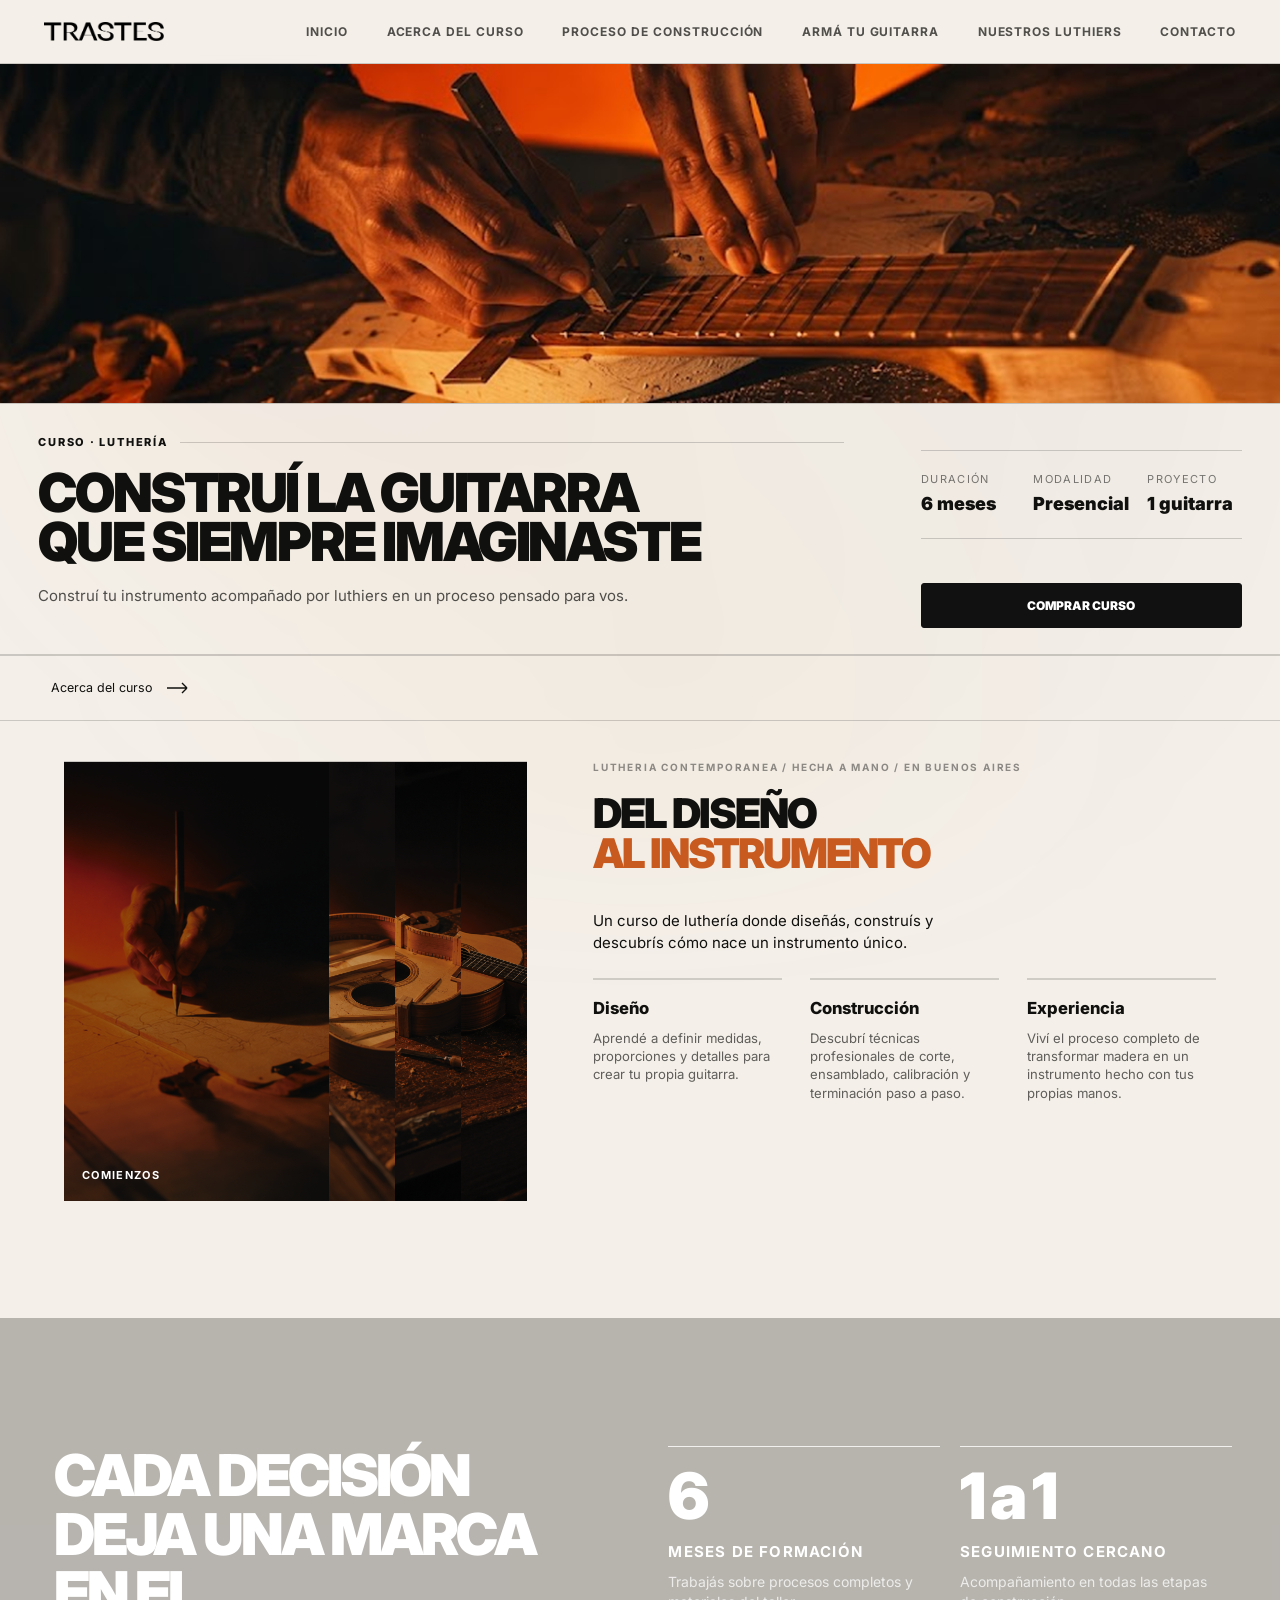
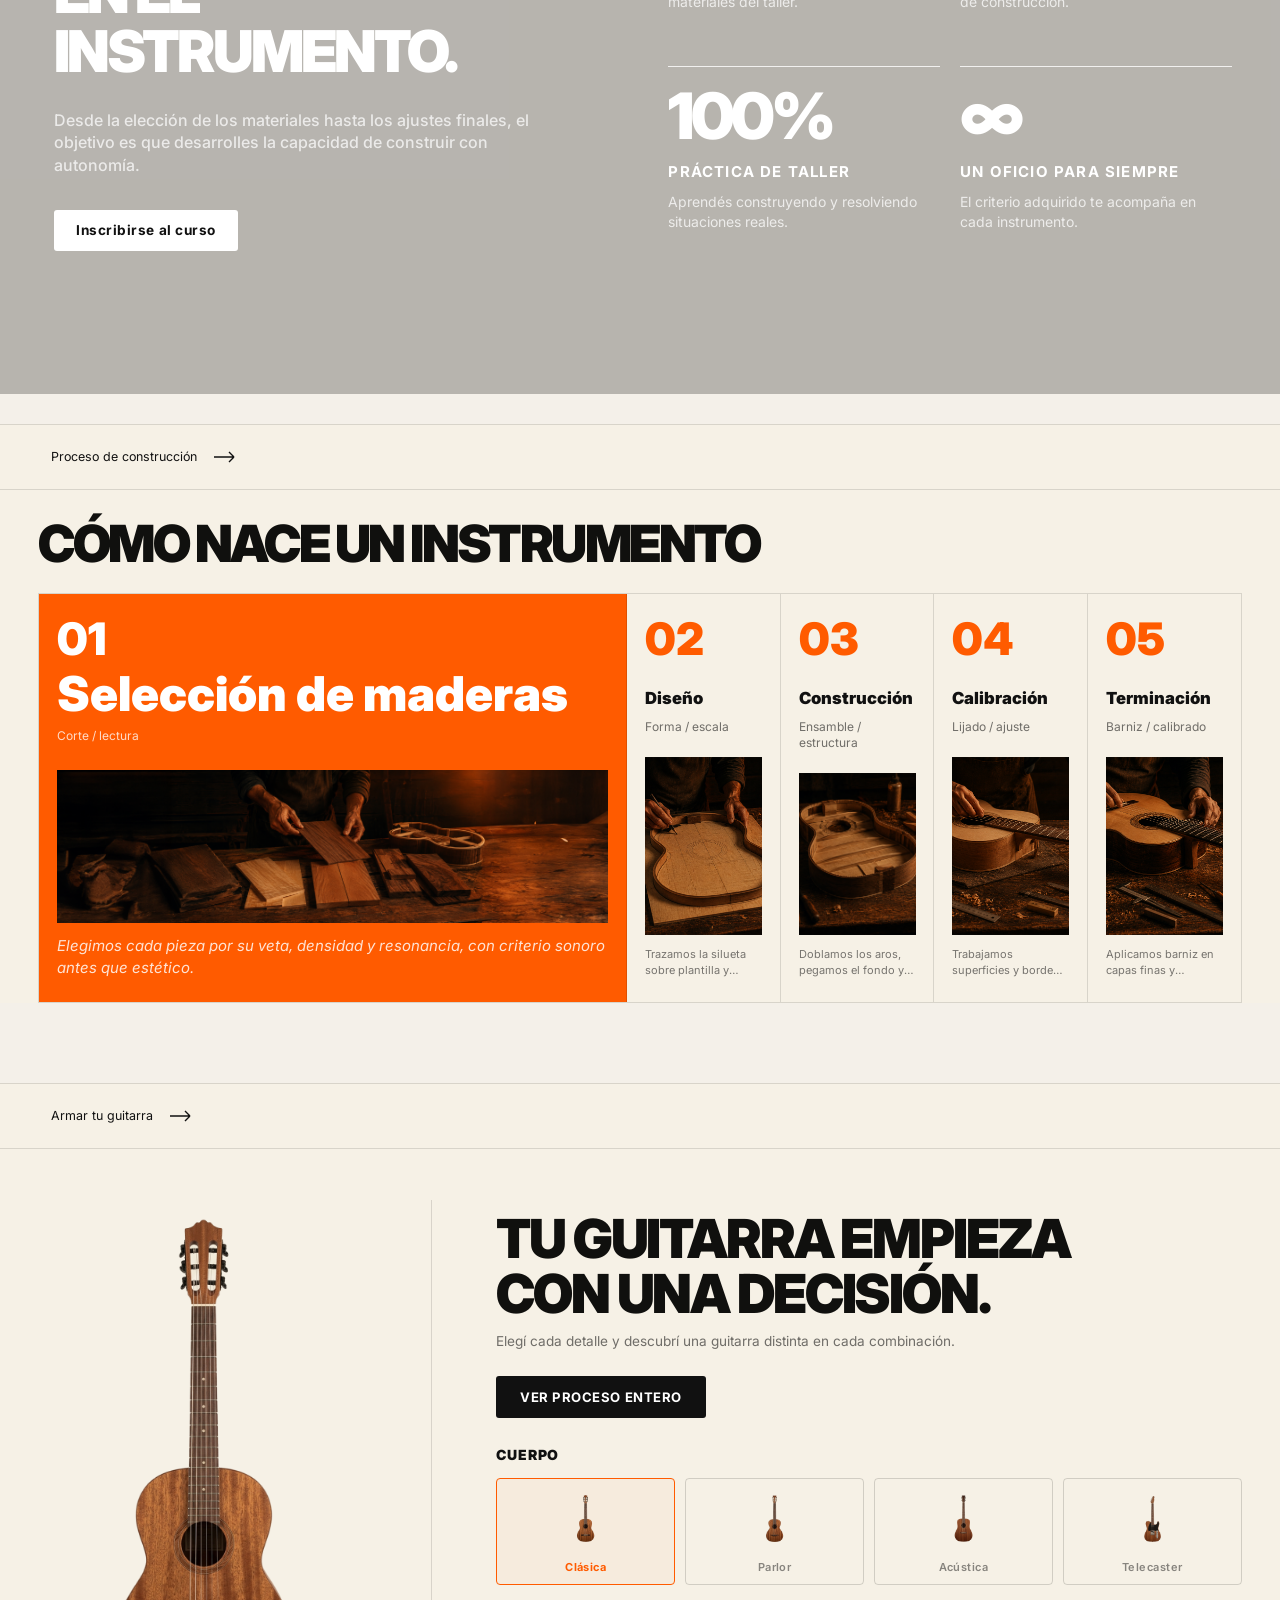
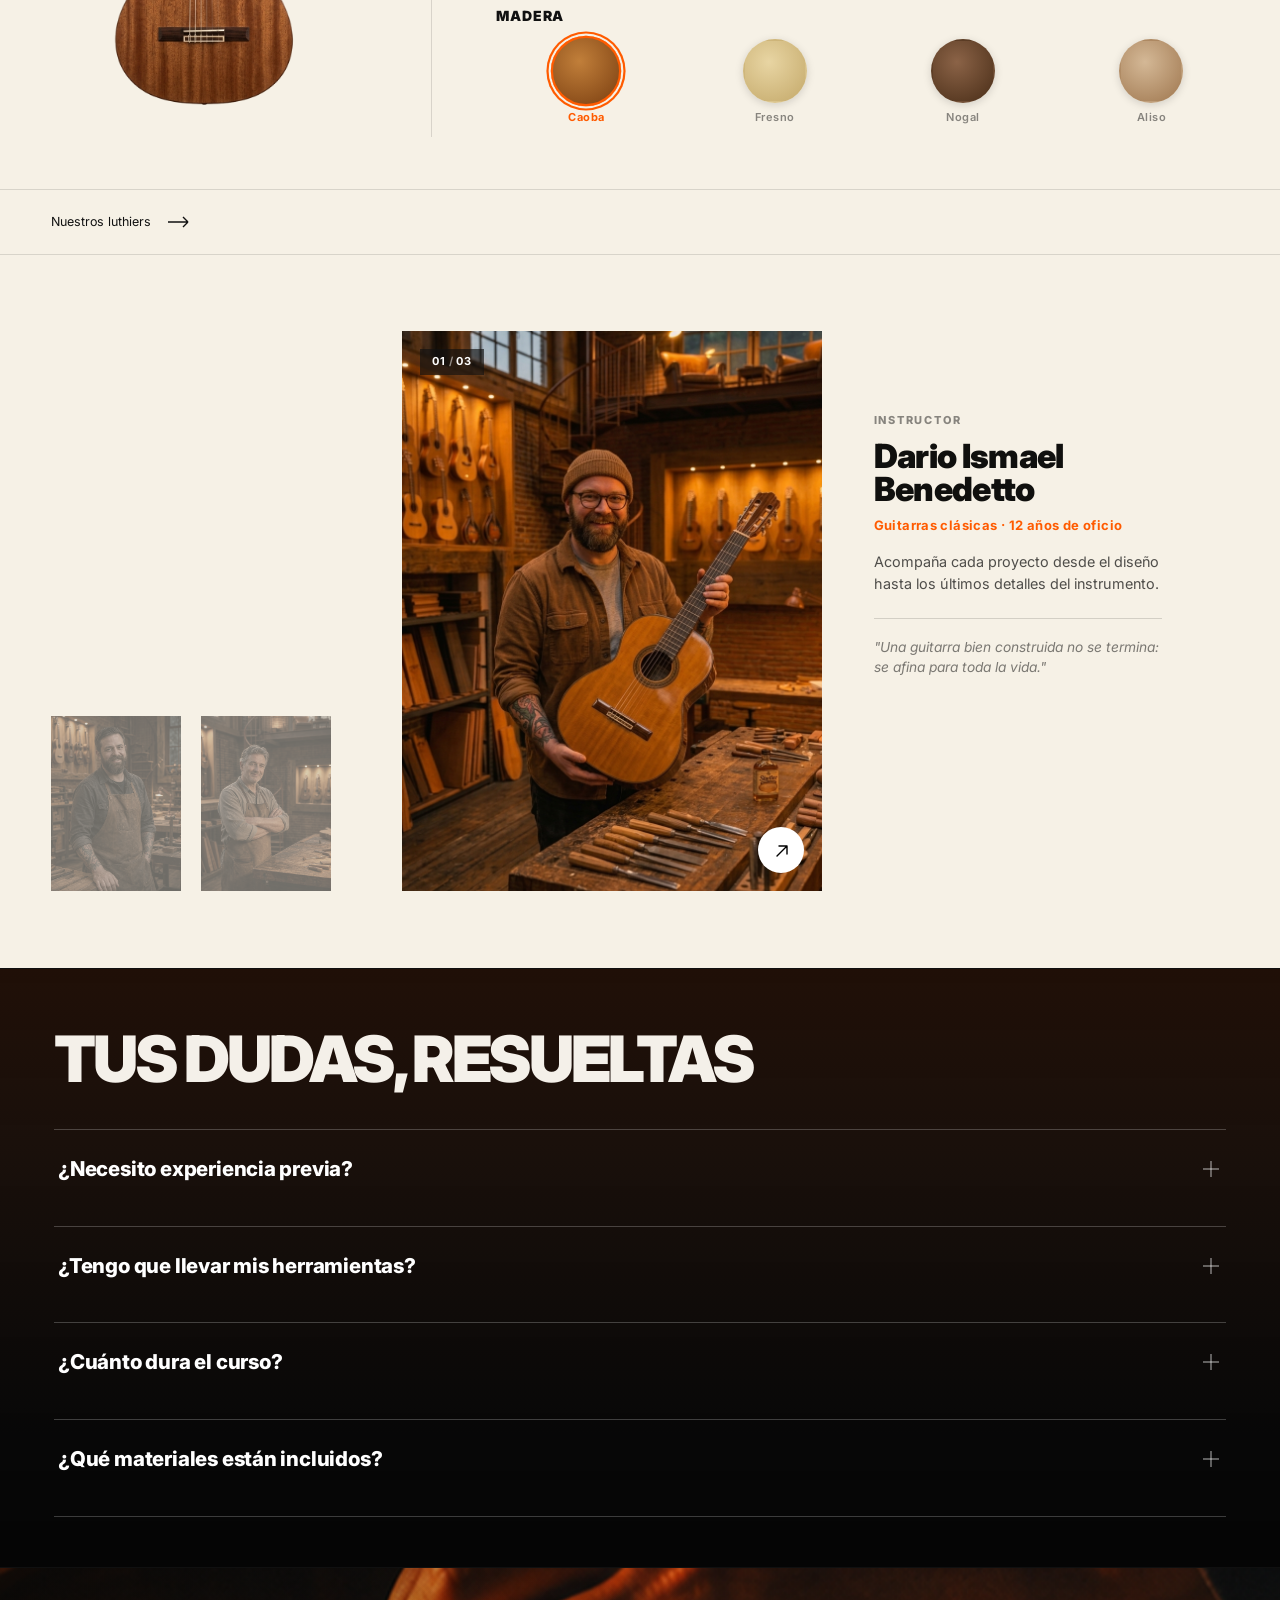
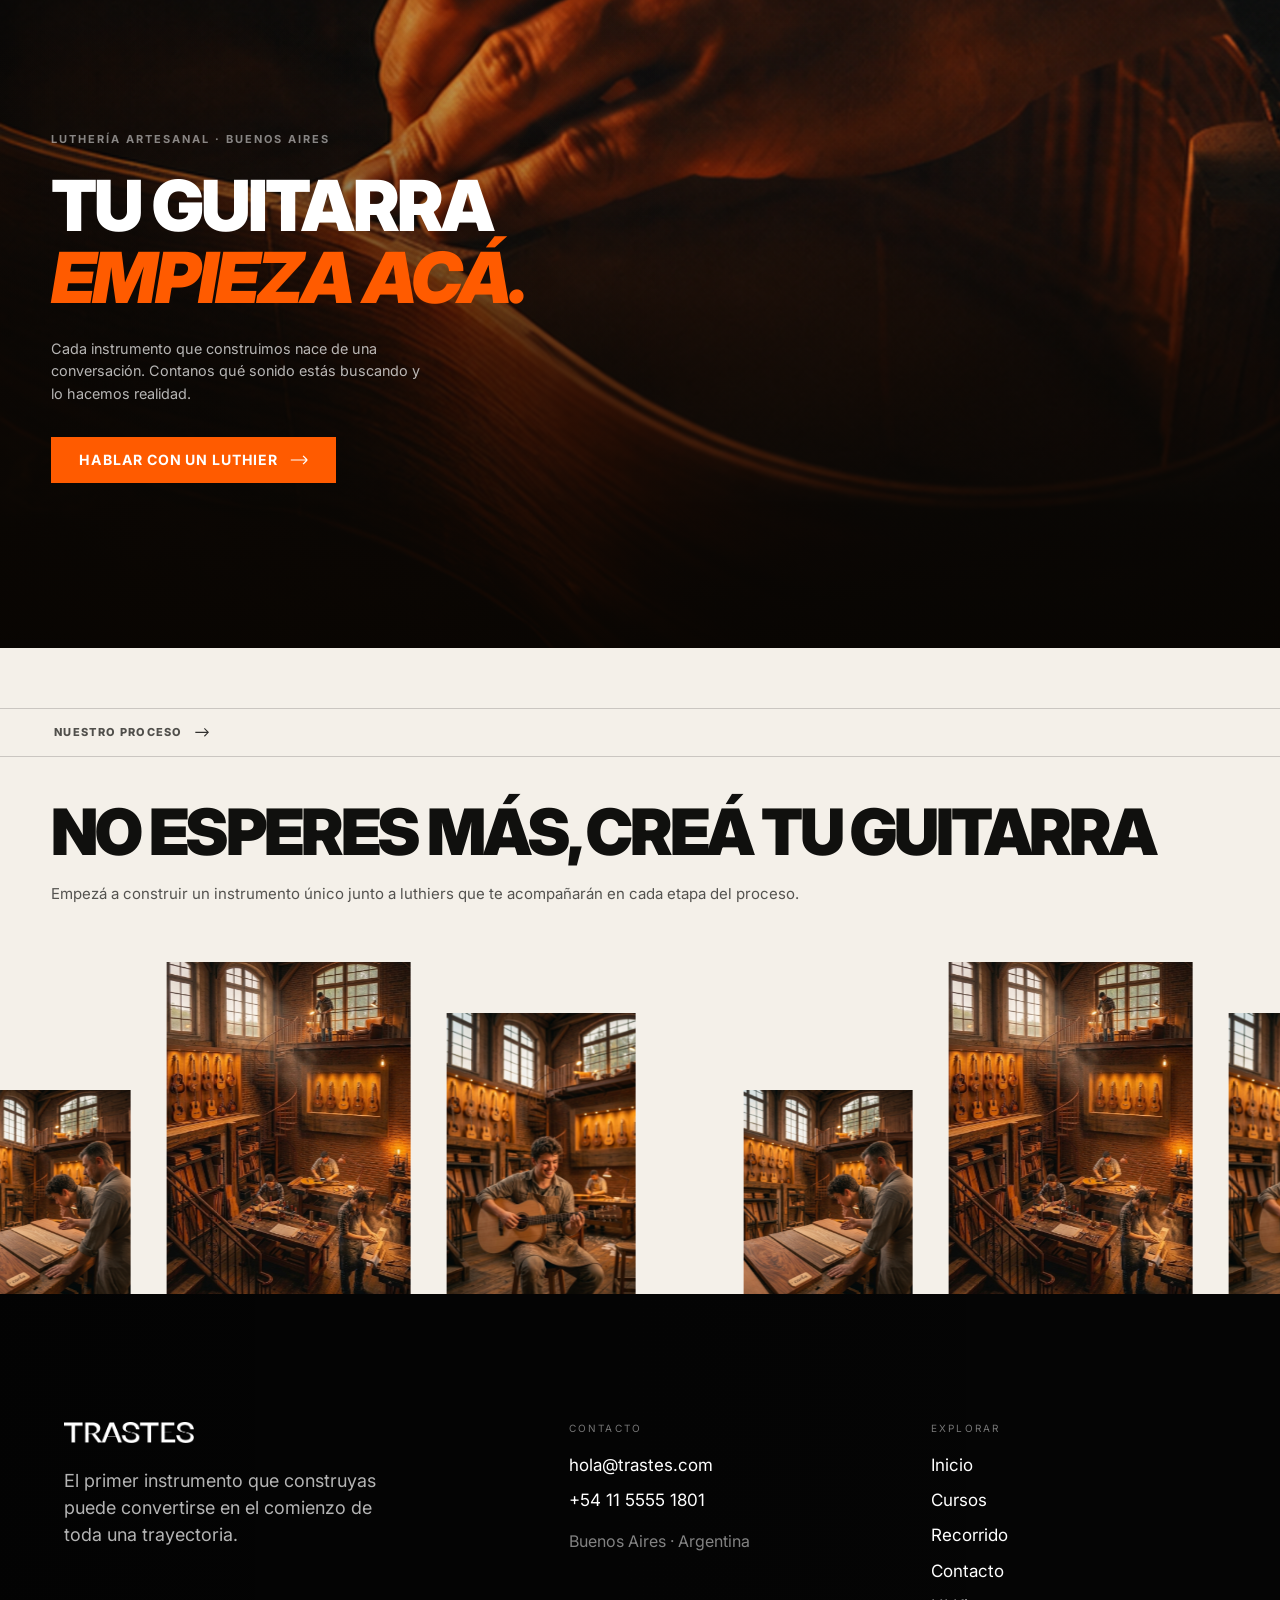
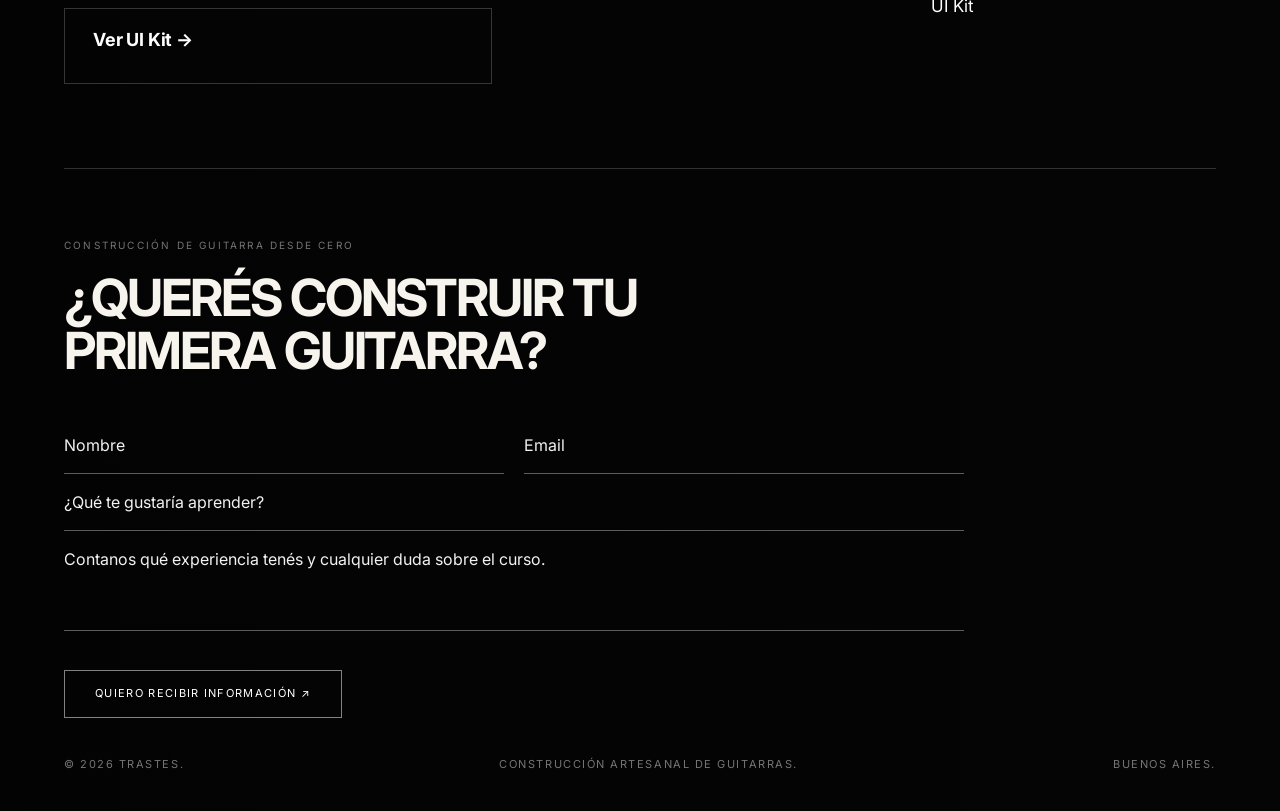
==== custom-build.html @ 5c06ac66 "Entrega 2026 TP2 Web" ====
<!DOCTYPE html>
<html lang="es">
<head>
<meta charset="UTF-8">
<meta name="viewport" content="width=device-width, initial-scale=1.0">
<title>Custom Build | TRASTES — Escuela de Lutería</title>
<meta name="description" content="Custom Build de TRASTES: diseñamos y construimos guitarras únicas, a medida, desde la elección de la madera hasta el ajuste final.">
<link rel="preconnect" href="https://fonts.googleapis.com">
<link rel="preconnect" href="https://fonts.gstatic.com" crossorigin>
<link href="https://fonts.googleapis.com/css2?family=Inter:wght@400;500;600;700;800;900&display=swap" rel="stylesheet">
<link href="https://fonts.googleapis.com/css2?family=Space+Grotesk:wght@400;500;600;700&display=swap" rel="stylesheet">
<link rel="stylesheet" href="./css/styles.css">
<link rel="stylesheet" href="./css/custom-build.css">
</head>
<body>

<div class="bg-grain" aria-hidden="true"></div>

<header class="site-header" data-reveal>

    <a class="brand" href="./index.html" aria-label="TRASTES">
        <img src="./assets/icons/TRASTES.png" alt="TRASTES">
    </a>

    <button class="menu-toggle" aria-label="Abrir menú">
        <span></span>
        <span></span>
        <span></span>
    </button>

    <nav class="main-nav" aria-label="Navegación del curso">

        <span class="nav-divider"></span>

        <a href="#build-top">Inicio</a>

        <a href="#curso">
            Acerca del curso
        </a>

        <a href="#proceso">
            Proceso de construcción
        </a>

        <a href="#guitar-builder">
            Armá tu guitarra
        </a>

        <a href="#luthiers">
            Nuestros luthiers
        </a>

        <a href="#contacto">
            Contacto
        </a>

    </nav>

</header>

<main id="build-top">


<!-- HERO -->
<section class="build-hero section-rule" aria-labelledby="build-title">

    <figure class="build-hero-frame" data-reveal>

        <img src="./assets/images/hero-custom-build.png"
             alt="Guitarra custom build en proceso de construcción">

        <div class="build-overlay"></div>

        <div class="build-noise"></div>

    </figure>

    <div class="build-hero-strip">

    <!-- IZQUIERDA -->
    <div class="build-hero-main">

        <span class="build-kicker">
            CURSO · LUTHERÍA
        </span>

        <h1>
    CONSTRUÍ LA GUITARRA<br>
    QUE SIEMPRE IMAGINASTE
</h1>

        <p class="build-hero-lead">
            Construí tu instrumento acompañado por luthiers en un proceso pensado para vos.
        </p>

    </div>

    <!-- DERECHA -->
    <div class="build-hero-strip-meta">

        <div class="build-course-info">

            <div>
                <span>Duración</span>
                <strong>6 meses</strong>
            </div>

            <div>
                <span>Modalidad</span>
                <strong>Presencial</strong>
            </div>

            <div>
                <span>Proyecto</span>
                <strong>1 guitarra</strong>
            </div>

        </div>

        <a class="btn btn-dark" href="#contacto">
            COMPRAR CURSO
        </a>

    </div>

</div>

</section>


<!-- 2. Seccion acerca del curso -->
<section id="curso" class="about-course">

  <!-- BREADCRUMB -->
  <div class="about-course__top">
    <a href="#curso" class="about-course__link">
      <span>Acerca del curso</span>
      <svg width="22" height="12" viewBox="0 0 22 12" fill="none">
        <path d="M1 6H21M21 6L16 1M21 6L16 11"
          stroke="currentColor" stroke-width="1.4"/>
      </svg>
    </a>
  </div>

  <!-- GRID PRINCIPAL -->
  <div class="about-course__grid">

    <!-- IMAGEN -->
<div class="about-course__filmstrip">
  <div class="filmstrip-item filmstrip-item--active">
    <img src="assets/images/Acerca-1.png" alt="El taller" />
    <span class="filmstrip-caption">Comienzos</span>
  </div>
  <div class="filmstrip-item">
    <img src="assets/images/Acerca-2.png" alt="El oficio" />
    <span class="filmstrip-caption">Proceso</span>
  </div>
  <div class="filmstrip-item">
    <img src="assets/images/acerca-3.png" alt="El ambiente" />
    <span class="filmstrip-caption">Retoque</span>
  </div>
  <div class="filmstrip-item">
    <img src="assets/images/Acerca-4.png" alt="El proceso" />
    <span class="filmstrip-caption">Finalización</span>
  </div>
</div>

    <!-- CONTENIDO -->
    <div class="about-course__content">

      <!-- KICKER -->
      <span class="about-course__kicker">Lutheria contemporanea / Hecha a mano / En Buenos Aires</span>

      <!-- TÍTULO CON REVEAL -->
      <div class="about-course__title-wrap">
        <div class="title-line"><h2 class="about-course__title">DEL DISEÑO</h2></div>
        <div class="title-line"><h2 class="about-course__title accent">AL INSTRUMENTO</h2></div>
      </div>

      <p class="about-course__text">
        Un curso de luthería donde diseñás,
        construís y descubrís cómo nace un
        instrumento único.
      </p>

      <!-- FEATURES -->
      <div class="about-course__features">

        <article>
          <h3>Diseño</h3>
          <p>Aprendé a definir medidas,
             proporciones y detalles para crear
              tu propia guitarra.</p>
        </article>

        <article>
          <h3>Construcción</h3>
          <p>Descubrí técnicas profesionales de corte, 
            ensamblado, calibración y terminación paso a paso.</p>
        </article>

        <article>
          <h3>Experiencia</h3>
          <p>Viví el proceso completo de transformar 
            madera en un instrumento hecho con tus propias manos.</p>
        </article>

      </div>

    </div>
  </div>

</section>

<!-- 3. Bloque editorial de impacto -->
<section class="impact" id="impact">

  <!-- BACKGROUND -->
  <div class="impact-bg">
    <video class="video-placeholder"
      muted autoplay playsinline loop preload="auto">
      <source src="./assets/videos/fondo-impact2.mp4" type="video/mp4">
    </video>
    <div class="impact-overlay"></div>
  </div>

  <!-- CONTENT -->
  <div class="impact-container">

    <!-- LEFT -->
    <div class="impact-left" data-reveal>
      <h2 class="impact-title">
        CADA DECISIÓN<br>
        DEJA UNA MARCA<br>
        EN EL INSTRUMENTO.
      </h2>
      <p class="impact-text">
        Desde la elección de los materiales hasta los ajustes finales,
        el objetivo es que desarrolles la capacidad de construir con autonomía.
      </p>
      <a href="#guitar-builder" class="impact-btn">
        Inscribirse al curso
      </a>
    </div>

    <!-- RIGHT -->
    <div class="impact-right">

      <article class="impact-card" data-reveal>
        <strong>6</strong>
        <div>
          <h3>Meses de formación</h3>
          <p>Trabajás sobre procesos completos y materiales del taller.</p>
        </div>
      </article>

      <article class="impact-card" data-reveal>
        <strong>1 a 1</strong>
        <div>
          <h3>Seguimiento cercano</h3>
          <p>Acompañamiento en todas las etapas de construcción.</p>
        </div>
      </article>

      <article class="impact-card" data-reveal>
        <strong>100%</strong>
        <div>
          <h3>Práctica de taller</h3>
          <p>Aprendés construyendo y resolviendo situaciones reales.</p>
        </div>
      </article>

      <article class="impact-card" data-reveal>
        <strong>∞</strong>
        <div>
          <h3>Un oficio para siempre</h3>
          <p>El criterio adquirido te acompaña en cada instrumento.</p>
        </div>
      </article>

    </div>

  </div>
</section>


<!-- 4. Seccion proceso de construccion -->
<section class="process" id="proceso">

  <div class="process__top">
    <a href="#proceso" class="process__link">
      <span>Proceso de construcción</span>
      <svg width="22" height="12" viewBox="0 0 22 12" fill="none">
        <path d="M1 6H21M21 6L16 1M21 6L16 11"
          stroke="currentColor" stroke-width="1.4"/>
      </svg>
    </a>
  </div>

  <div class="process__container">

    <h2 class="process__title">CÓMO NACE UN INSTRUMENTO</h2>

    <div class="process__grid" role="tablist" aria-label="Etapas del proceso de construcción">

      <!-- 01 -->
      <article class="process-card is-active" data-index="0" tabindex="0" role="tab" aria-selected="true">
        <div class="process-card__inner">
          <div class="process-card__header">
            <span class="process-card__number">01</span>
          </div>
          <h3 class="process-card__title">
            <span class="title-short">Selección</span>
            <span class="title-long">Selección de maderas</span>
          </h3>
          <p class="process-card__subtitle">Corte / lectura</p>
          <div class="process-card__image">
            <img src="assets/images/01-seleccion.png" alt="Selección de maderas">
          </div>
          <div class="process-card__detail">
            <p class="process-card__caption">Elegimos cada pieza por su veta, 
              densidad y resonancia, con criterio sonoro antes que estético.</p>
            </ul>
          </div>
        </div>
      </article>

      <!-- 02 -->
      <article class="process-card" data-index="1" tabindex="0" role="tab" aria-selected="false">
        <div class="process-card__inner">
          <div class="process-card__header">
            <span class="process-card__number">02</span>
          </div>
          <h3 class="process-card__title">
            <span class="title-short">Diseño</span>
            <span class="title-long">Diseño del cuerpo</span>
          </h3>
          <p class="process-card__subtitle">Forma / escala</p>
          <div class="process-card__image">
            <img src="assets/images/02-diseño.png" alt="Diseño del cuerpo">
          </div>
          <div class="process-card__detail">
            <p class="process-card__caption">Trazamos la silueta sobre plantilla y 
              definimos la escala: el diseño define ergonomía y carácter sonoro.</p>
            </ul>
          </div>
        </div>
      </article>

      <!-- 03 -->
      <article class="process-card" data-index="2" tabindex="0" role="tab" aria-selected="false">
        <div class="process-card__inner">
          <div class="process-card__header">
            <span class="process-card__number">03</span>
          </div>
          <h3 class="process-card__title">
            <span class="title-short">Construcción</span>
            <span class="title-long">Construcción base</span>
          </h3>
          <p class="process-card__subtitle">Ensamble / estructura</p>
          <div class="process-card__image">
            <img src="assets/images/03-construccion.png" alt="Construcción base">
          </div>
          <div class="process-card__detail">
            <p class="process-card__caption">Doblamos los aros, pegamos el fondo y 
              armamos la caja de resonancia: la etapa más estructural.</p>
            </ul>
          </div>
        </div>
      </article>

      <!-- 04 -->
      <article class="process-card" data-index="3" tabindex="0" role="tab" aria-selected="false">
        <div class="process-card__inner">
          <div class="process-card__header">
            <span class="process-card__number">04</span>
          </div>
          <h3 class="process-card__title">
            <span class="title-short">Calibración</span>
            <span class="title-long">Calibración y ajuste</span>
          </h3>
          <p class="process-card__subtitle">Lijado / ajuste</p>
          <div class="process-card__image">
            <img src="assets/images/04-calibracion.png" alt="Detalle fino">
          </div>
          <div class="process-card__detail">
            <p class="process-card__caption">Trabajamos superficies y 
              bordes hasta un acabado sin imperfecciones: el detalle distingue lo artesanal.</p>
            </ul>
          </div>
        </div>
      </article>

      <!-- 05 -->
      <article class="process-card" data-index="4" tabindex="0" role="tab" aria-selected="false">
        <div class="process-card__inner">
          <div class="process-card__header">
            <span class="process-card__number">05</span>
          </div>
          <h3 class="process-card__title">
            <span class="title-short">Terminación</span>
            <span class="title-long">Terminación final</span>
          </h3>
          <p class="process-card__subtitle">Barniz / calibrado</p>
          <div class="process-card__image">
            <img src="assets/images/05-terminacion.png" alt="Terminación">
          </div>
          <div class="process-card__detail">
            <p class="process-card__caption">Aplicamos barniz en capas finas y calibramos
               la acción de las cuerdas: el instrumento toma su voz final.</p>
            </ul>
          </div>
        </div>
      </article>

    </div>
  </div>
</section>


<!-- Armar tu guitarra -->
<div class="guitar__top">
  <a href="#guitar-builder" class="guitar__link">
    <span>Armar tu guitarra</span>
    <svg width="22" height="12" viewBox="0 0 22 12" fill="none">
      <path d="M1 6H21M21 6L16 1M21 6L16 11"
        stroke="currentColor" stroke-width="1.4"/>
    </svg>
  </a>
</div>
<section class="guitar-builder" id="guitar-builder">
<div class="gb-container">

<!-- IMAGEN DINÁMICA -->
<div class="gb-preview">
<img 
id="guitarImage"
src="./assets/images/guitarra-clasica-caoba.png"
alt="Guitarra configurada">
</div>
<div class="gb-divider"></div>

<!-- CONFIGURADOR -->
<div class="gb-config">
<div class="gb-header">
<h2>
TU GUITARRA EMPIEZA<br>
CON UNA DECISIÓN.
</h2>
<p class="gb-subtitle">
Elegí cada detalle y descubrí una guitarra distinta en cada combinación.
</p>
<a href="#proceso" class="gb-cta">
VER PROCESO ENTERO
</a>
</div>
<div class="gb-options-wrap">

<!-- =================
     CUERPOS
================= -->
<div class="gb-group">
<h3 class="gb-group-label">
Cuerpo
</h3>
<div class="gb-options gb-options--body">
<button 
class="gb-option gb-option--body is-active"
data-body="clasica">
<div class="gb-option-img">
<img src="./assets/images/guitarra-clasica-caoba.png">
</div>
<span>Clásica</span>
</button>
<button 
class="gb-option gb-option--body"
data-body="parlor">
<div class="gb-option-img">
<img src="./assets/images/guitarra-parlor-caoba.png">
</div>
<span>Parlor</span>
</button>
<button 
class="gb-option gb-option--body"
data-body="acustica">
<div class="gb-option-img">
<img src="./assets/images/guitarra-acustica-caoba.png">
</div>
<span>Acústica</span>
</button>
<button 
class="gb-option gb-option--body"
data-body="telecaster">
<div class="gb-option-img">
<img src="./assets/images/guitarra-telecaster-caoba.png">
</div>
<span>Telecaster</span>
</button>
</div>
</div>


<!-- =================
     MADERAS
================= -->
<div class="gb-group">
<h3 class="gb-group-label">
Madera
</h3>
<div class="gb-options gb-options--wood">
<button 
class="gb-option gb-option--wood is-active"
data-wood="caoba">
<div class="gb-option-swatch"
style="
background: radial-gradient(circle at 40% 35%, #c17f3a, #7a3e10);
">
</div>
<span>Caoba</span>
</button>
<button 
class="gb-option gb-option--wood"
data-wood="fresno">
<div class="gb-option-swatch"
style="
background: radial-gradient(circle at 40% 35%, #e8d5a3, #c4a96a);
">
</div>
<span>Fresno</span>
</button>
<button 
class="gb-option gb-option--wood"
data-wood="nogal">
<div class="gb-option-swatch"
style="
background: radial-gradient(circle at 40% 35%, #8b6347, #4a2e18);
">
</div>
<span>Nogal</span>
</button>
<button 
class="gb-option gb-option--wood"
data-wood="aliso">
<div class="gb-option-swatch"
style="
background: radial-gradient(circle at 40% 35%, #d4b896, #a07850);
">
</div>
<span>Aliso</span>
</button>
</div>
</div>
</div>
</div>
</div>
</section>



<!-- Nuestros luthiers -->
<div class="luthiers-feature__top">
  <a href="#luthiers" class="luthiers-feature__link">
    <span>Nuestros luthiers</span>
    <svg width="22" height="12" viewBox="0 0 22 12" fill="none">
      <path d="M1 6H21M21 6L16 1M21 6L16 11"
        stroke="currentColor" stroke-width="1.4"/>
    </svg>
  </a>
</div>

<section class="luthiers-feature" id="luthiers">
  <div class="luthiers-feature__grid" data-luthiers>

    <!-- miniaturas: navegación manual -->
    <div class="luthiers-feature__thumbs" data-luthiers-thumbs>
      <button class="luthiers-feature__thumb is-active" data-index="0"
        style="background-image:url('./assets/images/luthier-1.png')"
        aria-label="Ver a Lucas Fernandez"></button>
      <button class="luthiers-feature__thumb" data-index="1"
        style="background-image:url('./assets/images/luthier-2.png')"
        aria-label="Ver a Nombre Luthier 2"></button>
      <button class="luthiers-feature__thumb" data-index="2"
        style="background-image:url('assets/images/luthier-3.png')"
        aria-label="Ver a Nombre Luthier 3"></button>
    </div>

    <!-- imagen principal, cambia sola y con control manual -->
    <div class="luthiers-feature__stage">

      <div class="luthiers-feature__count">
        <span data-luthiers-current>01</span><i>/</i><span data-luthiers-total>03</span>
      </div>

      <div class="luthiers-feature__track" data-luthiers-track>
        <figure class="luthiers-feature__slide is-active" data-index="0"
          style="background-image:url('./assets/images/luthier-1.png')"></figure>
        <figure class="luthiers-feature__slide" data-index="1"
          style="background-image:url('./assets/images/luthier-2.png')"></figure>
        <figure class="luthiers-feature__slide" data-index="2"
          style="background-image:url('./assets/images/luthier-3.png')"></figure>
      </div>

      <button class="luthiers-feature__next" data-luthiers-next aria-label="Ver siguiente luthier">
        <svg width="16" height="16" viewBox="0 0 16 16" fill="none">
          <path d="M4 14L14 4M14 4H6M14 4V12" stroke="currentColor" stroke-width="1.4" stroke-linecap="round" stroke-linejoin="round"/>
        </svg>
      </button>

    </div>

    <!-- info: varios niveles de lectura -->
    <div class="luthiers-feature__info">

      <span class="luthiers-feature__kicker">Instructor</span>

      <div class="luthiers-feature__panels" data-luthiers-panels>

        <article class="luthiers-feature__panel is-active" data-index="0">
          <h3 class="luthiers-feature__name">Dario Ismael Benedetto</h3>
          <p class="luthiers-feature__role">Guitarras clásicas · 12 años de oficio</p>
          <p class="luthiers-feature__bio">Acompaña cada proyecto desde el diseño hasta los últimos detalles del instrumento.</p>
          <p class="luthiers-feature__quote">"Una guitarra bien construida no se termina: se afina para toda la vida."</p>
        </article>

        <article class="luthiers-feature__panel" data-index="1">
          <h3 class="luthiers-feature__name">Lionel Andres Messi</h3>
          <p class="luthiers-feature__role">Restauración y Acabados Artesanales · 6 años de oficio</p>
          <p class="luthiers-feature__bio">Dedicado a la restauración de instrumentos y al desarrollo de acabados tradicionales, transmite el valor del detalle y del trabajo manual en cada etapa..</p>
          <p class="luthiers-feature__quote">"Cada instrumento tiene una historia; nuestro trabajo es ayudar a que siga sonando durante muchos años más.""</p>
        </article>

        <article class="luthiers-feature__panel" data-index="2">
          <h3 class="luthiers-feature__name">Martin Palermo</h3>
          <p class="luthiers-feature__role">Construcción Integral y Calibración · 18 años de oficio</p>
          <p class="luthiers-feature__bio">Luthier especializado en la construcción de guitarras clásicas desde cero.</p>
          <p class="luthiers-feature__quote">"Una buena guitarra comienza mucho antes del primer corte; empieza en cada decisión que tomás sobre la madera."</p>
        </article>

      </div>

    </div>

  </div>
</section>


<!-- Sección Preguntas frecuentes -->

<section class="editorial" id="editorial">

  <div class="editorial-bg">
    <video class="editorial-video" muted autoplay playsinline loop preload="auto">
      <source src="./assets/videos/fondo-impact.mp4" type="video/mp4">
    </video>
    <div class="editorial-overlay"></div>
    <div class="editorial-grain"></div>
  </div>

  <div class="editorial-container">

    <!-- nivel 2 — titular -->
    <h2 class="editorial-title">
      <span class="editorial-line"><span>TUS DUDAS, RESUELTAS</span></span>
    </h2>

    <!-- nivel 4 y 5 — declaraciones con hover-reveal -->
    <div class="editorial-statements">

      <article class="editorial-statement">
        <div class="editorial-statement-head">
          <strong class="editorial-statement-title">¿Necesito experiencia previa?</strong>
          <span class="editorial-statement-icon" aria-hidden="true"></span>
        </div>
        <div class="editorial-statement-reveal">
          <p class="editorial-statement-body">
            No. El curso está pensado para personas que nunca construyeron una guitarra. 
            Todo el proceso se realiza acompañado por luthiers.
          </p>
        </div>
      </article>

      <article class="editorial-statement">
        <div class="editorial-statement-head">
          <strong class="editorial-statement-title">¿Tengo que llevar mis herramientas?</strong>
          <span class="editorial-statement-icon" aria-hidden="true"></span>
        </div>
        <div class="editorial-statement-reveal">
          <p class="editorial-statement-body">
            No. El taller cuenta con todas las herramientas necesarias para cada etapa 
            de la construcción. Solo necesitás ganas de aprender y crear tu propia guitarra.
          </p>
        </div>
      </article>

      <article class="editorial-statement">
        <div class="editorial-statement-head">
          <strong class="editorial-statement-title">¿Cuánto dura el curso?</strong>
          <span class="editorial-statement-icon" aria-hidden="true"></span>
        </div>
        <div class="editorial-statement-reveal">
          <p class="editorial-statement-body">
           La duración depende del ritmo de trabajo y del avance de cada alumno. 
           Durante el curso vas a recorrer por todas las etapas.
          </p>
        </div>
      </article>

            <article class="editorial-statement">
        <div class="editorial-statement-head">
          <strong class="editorial-statement-title">¿Qué materiales están incluidos?</strong>
          <span class="editorial-statement-icon" aria-hidden="true"></span>
        </div>
        <div class="editorial-statement-reveal">
          <p class="editorial-statement-body">
           Todos los materiales necesarios para construir la guitarra están incluidos en 
           el curso todo lo que se utiliza durante el proceso de construcción.
          </p>
        </div>
      </article>

    </div>

  </div>

</section>

<!-- Seccion final CTA -->
<section class="cta-final" id="cta-final">

  <div class="cta-final__bg">
    <img src="./assets/images/fondo-seccion-curso.png" alt="" aria-hidden="true">
    <div class="cta-final__overlay"></div>
  </div>

  <div class="cta-final__content">
    <span class="cta-final__kicker">Luthería artesanal · Buenos Aires</span>
    <h2 class="cta-final__title">
  Tu guitarra<br>
  <em>empieza acá.</em>
</h2>
    <p class="cta-final__text">
      Cada instrumento que construimos nace de una conversación.
      Contanos qué sonido estás buscando y lo hacemos realidad.
    </p>
    <a href="#contacto" class="cta-final__btn">
      Hablar con un luthier
      <svg width="18" height="10" viewBox="0 0 22 12" fill="none">
        <path d="M1 6H21M21 6L16 1M21 6L16 11" stroke="currentColor" stroke-width="1.5"/>
      </svg>
    </a>
  </div>

</section>


<!-- Sección 9 - Recorrido -->
<section id="recorrido" class="gallery-marquee-section">
    <div class="gallery-content">
        <div class="kicker">
            <div class="kicker-inner">
                <span>Nuestro proceso</span>
                <img src="./assets/icons/flecha.svg" alt="">
            </div>
        </div>
<div class="gallery-heading">

    <h2 class="gallery-title">
    NO ESPERES MÁS, CREÁ TU GUITARRA
    </h2>

    <div class="gallery-subtitle">
        <p>
            Empezá a construir un instrumento único junto a luthiers que te acompañarán en cada etapa del proceso.
        </p>
    </div>

</div>
        </div>
    </div>
    <div class="gallery-marquee">
        <div class="marquee-track images">
            <img src="./assets/images/recorrido-5.png" alt="">
            <img src="./assets/images/recorrido-2.png" alt="">
            <img src="./assets/images/recorrido-3.png" alt="">
            <img src="./assets/images/recorrido-1.png" alt="">
            <img src="./assets/images/recorrido-4.png" alt="">
            <img src="./assets/images/recorrido-6.png" alt="">
            <img src="./assets/images/recorrido-7.png" alt="">
            <img src="./assets/images/recorrido-9.png" alt="">
            <img src="./assets/images/recorrido-8.png" alt="">
            <img src="./assets/images/recorrido-10.png" alt="">
        </div>
    </div>
</section>


<!-- Footer - Curso Construcción de Guitarra desde Cero -->
<footer id="contacto" class="site-footer">

    <div class="footer-bg">
        <video autoplay muted loop playsinline>
            <source src="./assets/videos/fondo-footer.mp4" type="video/mp4">
        </video>
    </div>

    <div class="footer-grid">

        <div class="footer-brand">

            <img src="./assets/icons/TRASTES.png" alt="TRASTES">

            <p class="footer-tagline">
                El primer instrumento que construyas puede convertirse en el comienzo de toda una trayectoria.
            </p>

        </div>


        <div class="footer-contact">

            <span class="footer-label">
                Contacto
            </span>

            <a href="mailto:hola@trastes.com">
                hola@trastes.com
            </a>

            <a href="tel:+541155551801">
                +54 11 5555 1801
            </a>

            <address>
                Buenos Aires · Argentina
            </address>

        </div>


        <div class="footer-links">
    <span class="footer-label">
        Explorar
    </span>
    <a href="#inicio">Inicio</a>
    <a href="#cursos">Cursos</a>
    <a href="#recorrido">Recorrido</a>
    <a href="#contacto">Contacto</a>
    <a href="./ui-kit.html">UI Kit</a>
</div>

        <!-- UI KIT LINK -->
<a href="./ui-kit.html" class="footer-uikit-btn">
  <span class="footer-uikit-title">Ver UI Kit →</span>
</a>

    </div>



    <!-- Formulario -->

    <div class="footer-form">

        <span class="footer-label">
            Construcción de Guitarra desde Cero
        </span>

        <h2>
            ¿Querés construir tu primera guitarra?
        </h2>

        <form>

            <div class="form-row">

                <input
                    type="text"
                    placeholder="Nombre">

                <input
                    type="email"
                    placeholder="Email">

            </div>

            <input
                type="text"
                placeholder="¿Qué te gustaría aprender?">

            <textarea
                placeholder="Contanos qué experiencia tenés y cualquier duda sobre el curso."></textarea>

            <button type="submit">
                Quiero recibir información ↗
            </button>

        </form>

    </div>



    <div class="footer-bottom">

        <span>© 2026 Trastes.</span>

        <span>Construcción artesanal de guitarras.</span>

        <span>Buenos Aires.</span>

    </div>

</footer>

<script src="./js/scripts.js"></script>
<script src="./js/custom-build.js"></script>
</body>
</html>
---- css/styles.css ----
/* Base visual: editorial contemporaneo, blanco calido, negro profundo, naranja quemado y grano sutil. */
:root {
  --paper: #f4f0e9;
  --paper-soft: #fbf8f1;
  --ink: #10100e;
  --muted: #777169;
  --line: rgba(16, 16, 14, 0.18);
  --orange: #c6531e;
  --orange-deep: #8f3518;
  --radius: 8px;
  --max: 1540px;
  --accent: #c85a1f; /* más cálido, menos “neón”, más madera/taller */
  --side: clamp(18px, 4vw, 64px);


}

* {
  box-sizing: border-box;
}

html {
  scroll-behavior: smooth;
    overflow-x: hidden;
}

/* =========================
   MODERN EDITORIAL BACKGROUND
========================= */

body {
  margin: 0;
  color: var(--ink);
  font-family: "Inter", Arial, Helvetica, sans-serif;
  font-size: 16px;
  line-height: 1.25;
  letter-spacing: 0;
  position: relative;
  overflow-x: hidden;
}

/* =========================
   MODERN MINIMAL BACKGROUND
   (2025 style editorial)
========================= */

body {
  background: var(--paper);
  position: relative;
}

/* --- VERY SUBTLE LIGHT FIELD --- */
body::before {
  content: "";
  position: fixed;
  inset: 0;
  pointer-events: none;
  z-index: 0;

  background:
    radial-gradient(circle at 20% 20%, rgba(198,83,30,0.08), transparent 45%),
    radial-gradient(circle at 80% 30%, rgba(16,16,14,0.04), transparent 50%),
    radial-gradient(circle at 50% 80%, rgba(198,83,30,0.05), transparent 55%);

  filter: blur(90px);
  opacity: 0.7;

  animation: ambientShift 32s ease-in-out infinite;
  transform: translateZ(0);
}

/* --- ULTRA FINE GRAIN (REALISTIC PAPER) --- */
body::after {
  content: "";
  position: fixed;
  inset: 0;
  pointer-events: none;
  z-index: 1;
  background-image: url("https://www.transparenttextures.com/patterns/noise.png");
  opacity: 0.03;
  mix-blend-mode: multiply;
  animation: grainMove 2.5s steps(2) infinite;
  transform: translateZ(0);
}

/* --- ANIMATION VERY SLOW (IMPORTANT) --- */
@keyframes ambientShift {
  0% {
    transform: translate3d(-2%, -1%, 0) scale(1.05);
  }
  50% {
    transform: translate3d(2%, 1%, 0) scale(1.08);
  }
  100% {
    transform: translate3d(-2%, -1%, 0) scale(1.05);
  }
}

@keyframes grainMove {
  0% { transform: translate(0,0); }
  100% { transform: translate(-1%, -1%); }
}

html, body {
  overflow-x: hidden;
}

.site-header,
section,
main {
  position: relative;
  z-index: 2;
}

main, header{
  position:relative;
  z-index:3;
}


img,
video {
  display: block;
  max-width: 100%;
}

a {
  color: inherit;
  text-decoration: none;
}

button {
  font: inherit;
}

/* =========================
   GLOBAL KICKER SYSTEM
========================= */

.kicker{
  display:flex;
  align-items:center;
  justify-content:flex-start;
  gap:12px;

  padding:18px clamp(64px,6.2vw,84px) 18px;

  border-bottom:1px solid var(--line);
}

/* texto */
.kicker span{
  display:inline-block;
  font-size:11px;
  font-weight:800;
  text-transform:uppercase;
  letter-spacing:.12em;
  line-height:1;
  color:rgba(16,16,14,.72);
}

/* flecha */
.kicker img{
  width:14px;
  height:auto;
  display:block;
  transform: scaleX(-1) translateY(1px);
  opacity:0.8;
  flex-shrink:0;
}

/* =========================
   MOBILE ADAPTATION
========================= */

@media (max-width: 900px){
  .kicker{
    padding:14px 20px; /* 👈 pega al borde como el resto del sistema mobile */
  }

  .kicker span{
    font-size:10.5px;
    letter-spacing:.10em;
  }

  .kicker img{
    width:13px;
  }
}

.sr-only {
  position: absolute;
  width: 1px;
  height: 1px;
  padding: 0;
  margin: -1px;
  overflow: hidden;
  clip: rect(0, 0, 0, 0);
  white-space: nowrap;
  border: 0;
}

.brand{
  font-family:"Space Grotesk", sans-serif;
  font-weight:700;
  font-size:15px;
  letter-spacing:.02em;
  text-transform:uppercase;
  color:var(--ink);
  position:relative;
}

.brand::after{
  position:absolute;
  left:0;
  bottom:-3px;
  width:40%;
  height:1px;
  background:var(--ink);
  opacity:.6;
}

.brand:hover{
  opacity:.6;
}

.hero {
  width: 100%;
  max-width: none;
  margin: 0;
  padding: 0;
    min-height:calc(100svh - 64px);
  display: flex;
  flex-direction: column;
  margin-bottom: 80px; /* espacio real entre hero y about */
}

.site-header{
  position:fixed;
  top:0;
  left:0;
  right:0;
  height:64px;
  display:flex;
  align-items:center;
  justify-content:space-between;
  padding:0 clamp(20px,4vw,44px);
  border-bottom:1px solid var(--line);
  background:rgba(244,240,233,.82);
  backdrop-filter:blur(10px);
  z-index:1000;
}

main {
  padding-top:64px;
}

.brand{
    display:flex;
    align-items:center;
    justify-content:center;
    height:100%;
    flex-shrink:0;
}

.brand img{
    display:block;
    width:120px;
    height:auto;
}

/* =========================
   DESKTOP NAV
========================= */

.main-nav{
    display:flex;
    align-items:center;
    justify-content:flex-end;
    gap:clamp(22px,3vw,54px);
    margin-left:auto;
}

.main-nav a{
    display:inline-flex;
    align-items:center;
    width:auto;
    min-height:64px;
    padding:0;
    font-size:12px;
    font-weight:700;
    letter-spacing:.08em;
    text-transform:uppercase;
    color:rgba(16,16,14,.72);
    border-bottom:1px solid transparent;
    transition:.25s ease;
}

.main-nav a:hover{
    color:var(--ink);
    border-bottom-color:var(--ink);
}

.main-nav a:hover {
  border-color: var(--ink);
  color: var(--ink);
}

.menu-toggle{
  display:none;
  width:40px;
  height:40px;
  padding:0;
  margin-left:auto;
  border:none;
  background:none;
  cursor:pointer;
  align-items:center;
  justify-content:center;
  flex-direction:column;
  gap:5px;
}

.menu-toggle span{
  width:22px;
  height:2px;
  background:var(--ink);
  transition:.35s;
}

@media (max-width:900px){

  .site-header{
    top: env(safe-area-inset-top, 0px);
    height:64px;
    padding:0 20px;
  }

  main{
    padding-top:64px;
  }

  .brand img{
    width:74px;
  }

  .main-nav{
    position:fixed;
    top:64px;
    right:-100%;
    width:270px;
    height:calc(100vh - 64px);
    display:flex;
    flex-direction:column;
    align-items:flex-start;
    justify-content:flex-start;
    padding:18px 28px;
    gap:22px;
    background:var(--paper);
    border-left:1px solid var(--line);
    transition:right .35s ease;
}

.main-nav.active{
    right:0;
}

.main-nav a{
    display:flex;
    align-items:center;
    justify-content:flex-start;
    width:100%;
    min-height:32px;
    padding:0;
    border:none;
}

.menu-toggle{
  display:flex;
  flex-direction:column;
  justify-content:center;
  align-items:center;
  gap:5px;
  width:40px;
  height:40px;
  margin-left:auto;
  border:none;
  background:none;
  cursor:pointer;
  padding:0;
  transform:none;
}

}

/* ==========================================
   HERO SECTION
========================================== */

.eyebrow-row,
.section-kicker,
.overline {
  font-size: 12px;
  font-weight: 800;
  letter-spacing: 0;
  text-transform: none;
  color: rgba(0, 0, 0, 0.72);
}

.eyebrow-row{
  display:flex;
  align-items:center;
  justify-content:flex-start;

  padding:20px clamp(30px,5vw,54px) 10px;

  border-bottom:1px solid var(--line);

  font-size:9px;
  font-weight:700;
  letter-spacing:.18em;
  text-transform:uppercase;

  color:rgba(16,16,14,.5);
}
.hero{
    height:calc(100svh - 86px);
    display:flex;
    flex-direction:column;
    overflow:hidden;
}

.hero-title-wrap {
  padding: 0;
  border-bottom: 1px solid var(--line);
}

.hero h1{
  margin:0;
  font-size:clamp(38px,4vw,60px);
  line-height:.88;
  font-weight:900;
  text-transform:uppercase;
}

.hero h1{
    margin:0;
    display:flex;
    flex-direction:column;
}

.hero-line{

    padding:14px clamp(20px,5vw,54px);
    border-bottom:1px solid var(--line);
    font-size:clamp(46px,4.8vw,70px);
    line-height:.92;
    font-weight:900;
    text-transform:uppercase;
    letter-spacing:-.04em;
}

.hero-title-note{

    padding:18px clamp(20px,5vw,54px);
    max-width:720px;
    font-size:clamp(13px,1vw,15px);
    line-height:1.45;
    color:rgba(16,16,14,.78);
    text-transform:none;
    font-weight:500;
}

.btn {
  display: inline-flex;
  align-items: center;
  justify-content: center;
  min-height: 38px;
  padding: 0 18px;
  border-radius: 3px;
  border: 1px solid currentColor;
  font-size: 11px;
  font-weight: 900;
  text-transform: uppercase;
  cursor: pointer;
}

.btn-primary {
  color: var(--ink);
  background: transparent;
}

.btn-dark{
    width:max-content;
    display:inline-flex;
    align-items:center;
    justify-content:center;
    padding:14px 22px;
    background:#ffffff;
    color:rgb(0, 0, 0);
    border:1px solid #d96a2b;
    font-size:12px;
    font-weight:900;
    text-transform:uppercase;
    transition:.35s ease;
    transform:translateY(10px);
}

.btn-dark:hover{

    background:#ff5e00;
    color:white;
    transform:translateY(-3px);

}

.hero-media{
  margin:20px 0 0;
  position:relative;
  flex:1;
  min-height:260px;
  height:clamp(260px,36vh,520px);
  overflow:hidden;
}

.hero-media img{
  width:100%;
  height:100%;
  object-fit:cover;
  object-position:center 60%;
}

.hero-media img,
.wide-video video,
.wide-video .video-shell::before {
  width: 100%;
  height: 100%;
  object-fit: cover;
}

.hero-media figcaption {
  position: absolute;
  left: clamp(20px, 5vw, 54px);
  bottom: 18px;
  color: rgba(255, 252, 244, 0.8);
  font-size: 11px;
}

.section-kicker {
  display: flex;
  gap: 16px;
  align-items: center;
  margin-bottom: clamp(36px, 5vw, 78px);
  
}

.hero-mobile-version{
  display: none;
}

.site-header{
  z-index: 9999;
}

.menu-toggle{
  position: relative;
  z-index: 10000;
}

@media (max-width:900px){

  .hero{
    height:calc(100svh - 70px);
  }

  #hero-title{
    display:none;
  }

  .hero-mobile-version{
    display:block;
  }

  .hero-m-line{
    padding:8px 20px;
    border-bottom:1px solid var(--line);
    font-size:clamp(28px,8vw,42px);
    line-height:.95;
    letter-spacing:-.045em;
    font-weight:900;
    text-transform:uppercase;
  }

  .hero-m-note{
    padding:10px 20px 0;
    font-size:12px;
    line-height:1.35;
    max-width:320px;
    color:rgba(16,16,14,.82);
  }

  .hero-media{
    margin-top:14px;
    min-height:0;
    height:auto;
    flex:1;
  }

  .hero-media img{
    object-position:center center;
  }

  .eyebrow-row{
    padding-left:20px;
    padding-right:20px;
    font-size:8px;
    padding-top:16px;
    padding-bottom:8px;
  }
}

/* ==========================================
   ABOUT
========================================== */

.about{
    overflow:hidden;
    position:relative;
    width:100%;
    max-width:100vw;
    padding:0;
    border-top:1px solid var(--line);
    display:flex;
    flex-direction:column;
    gap:0;
}

.about .kicker{
    width:100%;
    display:flex;
    align-items:center;
    gap:12px;
    padding:18px clamp(20px,5vw,54px);
    border-bottom:1px solid var(--line);
}

.about .kicker span{
    font-size:11px;
    font-weight:800;
    letter-spacing:.12em;
    text-transform:uppercase;
}

.about .kicker img{
    width:14px;
    opacity:.8;
    transform:scaleX(-1);
}

.statement{
    display:flex;
    flex-direction:column;
    margin:0;
    padding:18px 54px 12px;
    border-bottom:1px solid var(--line);
    font-size:clamp(42px,4.6vw,66px); 
    font-weight:900;
    line-height:1.02;                   
    letter-spacing:-.04em;
    text-transform:uppercase;
}

.statement-line{
    display:block;
}

.statement-word{
    display:inline-block;
    white-space:nowrap;
}

.statement-char{
    display:inline-block;
    color:transparent;
    opacity:.18;
    transform:translateY(.12em);
    transition:
    color .18s,
    opacity .18s,
    transform .18s;
}

.statement-char.is-filled{
    color:var(--ink);
    opacity:1;
    transform:none;
}

.about-copy{
    width:100%;
    padding:22px clamp(20px,5vw,54px);
    border-bottom:1px solid var(--line);

    display:flex;
    justify-content:flex-start;
}

.about-copy p{
    max-width:850px;
    margin:0;
}

.about-gallery{
    position:relative;
    width:100%;
}

.about-track{
    display:flex;
    gap:18px;
    overflow-x:auto;
    scroll-snap-type:x mandatory;
    padding: 20px clamp(20px,5vw,54px) 0;
    justify-content:flex-start;
    align-items:stretch;
}

.about-track::-webkit-scrollbar{
    display:none;
}

.about-card{
    flex:0 0 280px;
    transition:flex-basis .55s cubic-bezier(.22,.61,.36,1);
    width:clamp(220px,16vw,300px); 
    flex-shrink:0;
    transform-origin:left center;
}

.about-card.is-active{
    flex:0 0 550px;
    width:clamp(560px,42vw,900px);
    opacity:1;
}

.about-media{
    position:relative;
    height:clamp(370px, 38vh, 500px);
    overflow:hidden;
}

.about-media img{
    width:100%;
    height:100%;
    object-fit:cover;
    display:block;
    transition:
    transform .8s cubic-bezier(.2,.8,.2,1);
}

.about-card:not(.is-active) img{
    filter:brightness(.65);
}

.about-card.is-active img{
    transform:scale(1.04);
    filter:none;
}

.about-card:hover img{
    transform:scale(1.05);
}

.about-caption{
    position:absolute;
    inset:0;
    padding:26px;
    display:flex;
    flex-direction:column;
    justify-content:flex-end;
    background:
    linear-gradient(
        to top,
        rgba(0,0,0,.78),
        transparent 65%
    );
    opacity:0;
    transform:translateY(20px);
    transition:
    opacity .45s ease,
    transform .45s ease;
    color:white;
}

.about-card:hover .about-caption{
    opacity:1;
    transform:none;
}

.caption-number{
    font-size:12px;
    letter-spacing:.2em;
    opacity:.65;
    margin-bottom:14px;
}

.about-caption h3{
    margin:0;
    font-size:32px;
    line-height:1;
    font-weight:800;
    letter-spacing:-.03em;
    text-transform:uppercase;
}

.about-caption p{
    margin:12px 0 0;
    max-width:320px;
    font-size:15px;
    line-height:1.5;
    color:rgba(255,255,255,.78);
}

/* =========================
   MONITORES GRANDES
========================= */

@media (min-width:1900px){

    .statement{
        font-size:75px;
    }

    .about-card{
        flex-basis:350px;
    }

    .about-card.is-active{
        flex-basis:680px;
    }

    .about-media{
        height:520px;
    }

}

/* =========================
   MOBILE
========================= */

@media (max-width:900px){

.about{
    gap:0;
}

.hero{
    margin-bottom:50px;
}

.statement{
    margin-top:8px;
    padding:0 18px 14px;
    font-size:clamp(30px,8.5vw,42px);
    line-height:.95;
    letter-spacing:-.045em;
}

.about-copy{
    padding:12px 18px 14px;
}


.about-copy p{
    max-width:100%;
    font-size:12px;
    line-height:1.35;
}

.about-track{
    padding:18px 18px 0;
    gap:12px;
    overflow-x:auto;
    scroll-snap-type:x mandatory;
    -webkit-overflow-scrolling:touch;
}

.about-card{
    flex:0 0 82vw;
}

.about-card.is-active{
    flex:0 0 82vw;
}

.about-media{
    height:240px;
}

.about-card img{
    filter:none !important;
    transform:none;
}

.about-card.is-active img{
    transform:none;
}


.about-caption{
    opacity:0;
    transform:translateY(18px);
}

.about-card.is-active .about-caption{
    opacity:1;
    transform:none;
}

.about-caption{
    padding:18px;
}

.about-caption h3{
    font-size:20px;
}

.about-caption p{
    font-size:13px;
    margin-top:8px;
}
}


/* ==========================================
   INTRO EXPERIENCE
========================================== */

.intro-cards{
    padding:
    clamp(80px,10vw,150px)
    clamp(20px,5vw,54px);
}

.intro-header{
    display:grid;
    grid-template-columns:
    .9fr 1.1fr;
    gap:
    clamp(50px,8vw,140px);
}

.intro-label{
    display:block;
    margin-bottom:28px;
    font-size:11px;
    letter-spacing:.18em;
    text-transform:uppercase;
    color:rgba(255, 255, 255, 0.55);
}

.intro-text h2{
    margin:0 0 28px;
    max-width:620px;
    font-size:
    clamp(42px,4.5vw,68px);
    line-height:1.02;
    font-weight:900;
    letter-spacing:-.05em;
    text-transform:uppercase;
    transform:translateY(15px);
}

.intro-text p{
     max-width:500px;
    margin:0 0 34px;
    font-size:16px;
    line-height:1.4;
    font-weight:500;
    color:rgba(255,255,255,.72);
    transform:translateY(5px);
}

.intro-stats{
    display:grid;
    grid-template-columns:repeat(2,1fr);
    gap:20px;
}

.experience-card{
    position:relative;
    min-height:230px;
    border-top:1px solid rgba(255,255,255,.8);
    padding-top:22px;
    cursor:pointer;
    overflow:hidden;
}

.experience-card strong{

    display:block;
    font-size:
    clamp(54px,5vw,90px);
    line-height:.85;
    font-weight:900;
    letter-spacing:-.06em;
    transition:.45s ease;
}

.experience-card h3{
    margin:20px 0 0;
    font-size:15px;
    text-transform:uppercase;
    letter-spacing:.08em;
}

.experience-card p{
    max-width:260px;
    margin-top:15px;
    font-size:14px;
    line-height:1.4;
    color:rgba(255,255,255,.75);
}

.experience-card:hover strong{
    transform:translateY(-8px);
    color: #ffffff;
}

.intro-cards{
    position:relative;
    overflow:hidden;
    isolation:isolate;
    color:white;
}

.intro-video-bg{
    position:absolute;
    margin-top: 80px;
    height: 100%;
    inset:0;
    z-index:-1;
}

.intro-video{
    width:100%;
    height:100%;
    object-fit:cover;
}

.intro-video-overlay{
    position:absolute;
    inset:0;
    background:rgba(0,0,0,.15);
}

.intro-text p,
.experience-card p{
    color:rgba(255,255,255,.78);
}

.intro-label{
    color:rgba(255,255,255,.6);
}

@media (min-width:1900px){

.intro-text{
        transform:translateY(clamp(20px,2vw,45px));
    }
}

/* =========================
   MOBILE
========================= */

@media(max-width:900px){

.intro-cards{
    padding:100px 18px 60px;
}


.intro-header{
    display:flex;
    flex-direction:column;
    gap:45px;
}


.intro-text h2{
    margin:0 0 32px;
    font-size:clamp(30px,8.5vw,42px);
    line-height:.95;
    letter-spacing:-.045em;
}

.intro-text p{
    margin:0 0 22px;
    max-width:100%;
    font-size:12px;

    line-height:1.35;
    color:rgba(255,255,255,.78);
}

.btn-dark{
    padding:11px 16px;
    font-size:10px;
    min-height:34px;
}

.intro-stats{
    grid-template-columns:1fr;
    gap:24px;
}

.experience-card{
    min-height:auto;
    padding-top:18px;
}

.experience-card strong{
    font-size:
    clamp(42px,12vw,56px);
    line-height:.9;
}

.experience-card h3{
    margin-top:16px;
    font-size:13px;
    letter-spacing:.08em;
}

.experience-card p{
    margin-top:10px;
    max-width:100%;
    font-size:12px;
    line-height:1.35;
    color:rgba(255,255,255,.78);
}
}


/* =========================
   SECCION DE VIDEO
========================= */

.wide-video{
    margin-top:-40px;
    width:100%;
    position:relative;
    background:#111;
    overflow:hidden;
}


.video-shell{
    position:relative;
    width:100%;
    height:clamp(480px,60vw,700px);
    overflow:hidden;
}


.video-placeholder{
    width:100%;
    height:100%;
    object-fit:cover;
    display:block;
}


.video-shell::after{
    content:"";
    position:absolute;
    inset:0;
}


.video-kicker{
    display:block;
    font-size:10px;
    font-weight:800;
    letter-spacing:.18em;
    text-transform:uppercase;
    color:rgba(255,255,255,.65);
    margin-bottom:22px;
}


.video-intro{
    position:absolute;
    z-index:2;
    left:clamp(20px,5vw,54px);
    bottom:clamp(50px,8vw,100px);
    max-width:none;
    color:white;
}


.video-intro h2{
    margin:0 0 28px;
    font-size:clamp(38px,4.5vw,68px);
    line-height:.9;
    letter-spacing:-.055em;
    font-weight:900;
    text-transform:uppercase;
    white-space:nowrap;
}

.video-btn{
    display:inline-flex;
    align-items:center;
    justify-content:center;
    min-height:38px;
    padding:10px 30px;
    background:#ffffff;
    color:#111111;
    border:1px solid #ffffff;
    text-decoration:none;
    text-transform:uppercase;
    font-size:13px;
    font-weight:900;
    letter-spacing:0;
    font-family:inherit;
    transition:.35s ease;
}


.video-btn:hover{
    background:var(--accent);
    border-color:var(--accent);
    color:white;
    transform:translateY(-10px);
}

/* =========================
   MONITORES GRANDES
========================= */

@media(min-width:1900px){

.video-shell{
    height:840px;
}


.video-intro{
    max-width:650px;
    bottom:120px;
}


.video-kicker{
    font-size:11px;
    margin-bottom:28px;
}


.video-intro h2{
    font-size:86px;
    white-space:nowrap;
    margin-bottom:34px;
}


.video-intro p{
    font-size:25px;
    max-width:520px;
    line-height:1.6;
}


.video-btn{
    min-height:50px;
    padding:0 30px;
}

}



/* =========================
   MOBILE
========================= */

@media(max-width:900px){

.wide-video{
    margin-top:0;
}


.video-shell{
    height:420px;
}


.video-intro{
    left:18px;
    right:18px;
    bottom:35px;
}


.video-kicker{
    font-size:9px;
    margin-bottom:14px;
}


.video-intro h2{
    font-size:clamp(30px,8vw,42px);
    line-height:.95;
    margin-bottom:20px;
    white-space:normal;
}


.video-intro p{
    font-size:12px;
    line-height:1.4;
    margin-bottom:22px;
}


.video-btn{
    min-height:38px;
    padding:0 18px;
}


}

/* =========================
   COURSES SECTION
========================= */

.courses{
    width:100%;
    padding:100px 0;
    margin-bottom:200px;
    margin-top: -40px;
}

.courses .kicker{
    width:100%;
    padding:0px 50px;
    margin-bottom:42px;
    border-top:1px solid var(--line);
    border-bottom:1px solid var(--line);
}

.courses .kicker-inner{
    height:64px;
    display:flex;
    align-items:center;
    gap:14px;
    padding:0;
    font-size:14px;
    font-weight:700;
}

.courses .kicker img{
    width:20px;
    height:20px;
}

.courses-container{
    width:100%;
    max-width:1540px;
    margin:0 auto;
    padding:0 clamp(20px,5vw,54px);
}

/* HEAD — dos columnas */
.courses-head {
  display: flex;
  align-items: flex-start;
  justify-content: space-between;
  gap: 40px;
  margin-bottom:26px;
}

/* =========================
   CARDS GRID
========================= */

.course-cards {
  display: grid;
  grid-template-columns: repeat(3, 1fr);
  gap: 20px;
  align-items: start;
}

/* CARD */
.course-card {
  background: var(--bg, #f5f0e8);
  border-radius: 6px;
  overflow: hidden;
  border: 1px solid var(--line, rgba(16,16,14,0.1));
  display: flex;
  flex-direction: column;
  transition: transform 0.3s ease, box-shadow 0.3s ease;
}

.course-card:hover {
  transform: translateY(-4px);
  box-shadow: 0 12px 40px rgba(0,0,0,0.12);
}

/* MEDIA */
.course-media {
  position: relative;
  aspect-ratio: 25 / 10;
  overflow: hidden;
  background: #1a1208;
  border-radius: 6px 6px 0 0;
}

.course-video {
  width: 100%;
  height: 100%;
  object-fit: cover;
  display: block;
  transition: transform 0.6s ease;
}

.course-card:hover .course-video {
  transform: scale(1.03);
}

/* BODY */
.course-body {
  padding: 22px 22px 24px;
  display: flex;
  flex-direction: column;
  gap: 0;
}

/* NOMBRE */
.course-name {
  font-size: clamp(20px, 2vw, 26px);
  font-weight: 900;
  line-height: 1.05;
  margin: 0 0 16px;
  color: var(--ink, #10100e);
}

/* META ICONOS */
.course-meta {
  display: flex;
  gap: 20px;
  margin-bottom: 16px;
  flex-wrap: wrap;
}

.meta-item {
  display: flex;
  align-items: center;
  gap: 7px;
}

.meta-icon {
  width: 18px;
  height: 18px;
  color: var(--ink, #10100e);
  opacity: 0.5;
  flex-shrink: 0;
}

.meta-item > div {
  display: flex;
  flex-direction: column;
  gap: 1px;
}

.meta-label {
  font-size: 10px;
  font-weight: 800;
  letter-spacing: 0.1em;
  text-transform: uppercase;
  color: rgba(16,16,14,0.45);
  line-height: 1;
}

.meta-value {
  font-size: 13px;
  font-weight: 600;
  color: var(--ink, #10100e);
  line-height: 1.2;
}

/* SEPARADOR */
.course-body::after {
  content: none;
}

/* DESCRIPCION */
.course-desc {
  font-size: 13px;
  line-height: 1.55;
  color: rgba(16,16,14,0.65);
  margin: 0 0 20px;
  padding-top: 12px;
  border-top: 1px solid var(--line, rgba(16,16,14,0.1));
}

/* FOOTER */
.course-footer {
  display: flex;
  align-items: center;
  justify-content: space-between;
  gap: 16px;
  margin-top: auto;
}

.course-price {
  font-size: clamp(22px, 2.5vw, 28px);
  font-weight: 900;
  color: var(--ink, #10100e);
  line-height: 1;
}

.course-cta{
    display:inline-flex;
    align-items:center;
    gap:10px;
    padding:13px 22px;
    background:#000000;
    border:none;
    color:white;
    font-size:11px;
    font-weight:800;
    letter-spacing:.12em;
    text-transform:uppercase;
    text-decoration:none;
    transition:
        transform .35s,
        background .35s,
        box-shadow .35s;
    white-space:nowrap;
}

.course-cta:hover{
    background:#d56911;
    transform:translateY(-4px);
    box-shadow:0 12px 28px rgba(201,123,60,.35);
}

.course-cta span {
  transition: transform 0.25s ease;
}

.course-cta:hover span {
  transform: translateX(4px);
}

/* =========================
   RESPONSIVE
========================= */

@media (max-width: 960px) {
  .courses-head {
    flex-direction: column;
    gap: 16px;
  }
  
  .courses .kicker{

    padding:6px 19px;

    margin-bottom:14px;

}

.courses .kicker-inner{

    height:34px;

    justify-content:flex-start;

    padding-left:0;

}

.courses .kicker span{

    font-size:10px;

    letter-spacing:.10em;

}
  .course-footer{

    flex-direction:column;

    align-items:flex-start;

    gap:14px;

}

.course-price{

    margin-bottom:2px;

}

.course-cta{

    width:100%;

    justify-content:center;

}

  .courses-title {
    max-width: 100%;
    font-size: clamp(32px, 8vw, 52px);
  }

  .courses-subtitle {
    text-align: left;
    max-width: 100%;
  }

  .course-cards {
    grid-template-columns: 1fr;
    gap: 20px;
  }

  .course-meta {
    gap: 14px;
  }
}

@media (min-width: 961px) and (max-width: 1200px) {
  .course-cards {
    gap: 16px;
  }

  .course-name {
    font-size: 20px;
  }

  .course-meta {
    gap: 12px;
    flex-direction: column;
  }
}

@media (min-width:1600px){

    .courses-container{
        max-width:1900px;
    }

    .course-cards{
        grid-template-columns:repeat(3,minmax(0,1fr));
        gap:28px;
    }

    .course-media{
        aspect-ratio:23/10;
    }
}

/* ==========================================
   GUITAR PARTS
========================================== */

.guitar-parts{
    width:100%;
    margin-bottom:160px;
}

.guitar-parts .kicker{
    width:100vw;
    margin-left:calc(50% - 50vw);
    display:flex;
    align-items:center;
    gap:12px;
    padding:18px 0;
    border-top:1px solid var(--line);
    border-bottom:1px solid var(--line);
}

.guitar-parts .kicker-inner{
    display:flex;
    align-items:center;
    gap:12px;
    padding:0 clamp(20px,5vw,54px);
}

.guitar-parts .kicker span{
    font-size:11px;
    font-weight:800;
    letter-spacing:.12em;
    text-transform:uppercase;
}

.guitar-parts .kicker img{
    width:14px;
    opacity:.8;
    transform:scaleX(-1);
}

.parts-head{

    padding:28px 0 32px;

}

.parts-container{

    width:min(100%,1920px);

    margin:0 auto;

    padding:0 clamp(20px,5vw,54px);

    box-sizing:border-box;

}

.parts-title{
    font-size:clamp(40px,4.3vw,55px);
    line-height:.95;
    font-weight:900;
    letter-spacing:-.05em;
    text-transform:uppercase;
    white-space:nowrap;
    margin:0 0 12px;
    max-width:100%;
}

.parts-subtitle{
    max-width:720px;
    margin:0;
    font-size:15px;
    line-height:1.45;
}

.parts-grid{

    display:grid;

    grid-template-columns:minmax(260px,.9fr) minmax(320px,1.1fr);

    gap:clamp(40px,6vw,120px);

    align-items:flex-start;

}

.parts-media{
  margin-top: -10px;
  width:100%;
  display:flex;
  justify-content:center;
  align-items:center;
}

.parts-media img{
  width:100%;
  max-width:520px;
  height:auto;
  object-fit: contain; /* clave */
  display:block;
  opacity:0;
  transform:scale(1.03);
  transition: opacity .35s ease, transform .5s ease;
  aspect-ratio: 4 / 3;
  object-fit: contain;
  background: transparent;
}

.parts-media img.is-visible{
  opacity:1;
  transform:scale(1);
}

.parts-copy{
    margin-top: -20px;
    display:flex;
    flex-direction:column;
}

.part-block{
    border-bottom:1px solid var(--line);
    padding:18px 0;
    display:flex;
    flex-direction:column;
    transition:
        transform .35s ease,
        padding .35s ease;
}

.part-block:hover{

    animation:premiumFloat 2.8s ease-in-out infinite;
}

.part-item{
    width:100%;
    border:none;
    background:none;
    padding:0;
    text-align:left;
    color:rgba(16,16,14,.25);
    font-size: clamp(30px, 2.2vw, 48px);
    line-height:.95;
    font-weight:500;
    cursor:pointer;
    transition:all .35s ease;
}

.part-block:hover .part-item{

    transform:translateX(10px);
    letter-spacing:-.02em;
}

.part-description{
    max-height:0;
    overflow:hidden;
    opacity:0;
    margin-top:0;
    color:var(--muted);
    font-size:16px;
    line-height:1.6;
    transform:translateY(-8px);
    transition:
        max-height .45s ease,
        opacity .35s ease,
        margin-top .35s ease,
        transform .35s ease;
}

.part-block.is-selected .part-item{
    color:var(--ink);
    font-size:clamp(52px,4vw,78px);
    font-weight:900;
}

.part-block.is-selected .part-description{
    max-height:120px;
    opacity:1;
    margin-top:12px;
}

@keyframes premiumFloat{

    0%{

        transform:
            perspective(1200px)
            rotateX(.8deg)
            rotateY(-2deg)
            translateX(6px);
    }

    50%{

        transform:
            perspective(1200px)
            rotateX(-.5deg)
            rotateY(1deg)
            translateX(9px);
    }

    100%{

        transform:
            perspective(1200px)
            rotateX(.8deg)
            rotateY(-2deg)
            translateX(6px);
    }
}

@media(min-width:901px){

.guitar-parts{
    margin-top:-240px;
}

.parts-subtitle{
    white-space: nowrap;
  }

}

@media (max-width:900px){

    .guitar-parts{
        margin-top:-240px;
    }

    .parts-container{
        padding:0 15px;
    }

    .parts-head{
        padding:20px 0 28px;
    }

    .parts-grid{
        grid-template-columns:1fr;
        gap:40px;
    }

    .parts-title{
        font-size:clamp(38px,9vw,48px);
        white-space:normal;      /* ← ESTA ES LA CLAVE */
        max-width:100%;
        width:100%;
    }

    .parts-subtitle{
        margin-top:16px;
        max-width:100%;
        font-size:15px;
    }

    .parts-media{
        order:1;
    }

    .parts-copy{
        order:2;
    }

    .parts-media img{
        aspect-ratio:4/3;
    }

    .part-item{
        font-size:30px;
    }

    .part-description{
        font-size:12px;
        line-height:1.5;
    }

    .part-block.is-selected .part-item{
        font-size:30px;
    }

}

/* =====================================================
   EDITORIAL
   Misma identidad del hero: video de fondo, tipografía
   condensada en mayúsculas, hairlines finas.
   Niveles de lectura: kicker → titular → lede → declaraciones
===================================================== */

.editorial{
    position:relative;
    overflow:hidden;
    background:#111;
    color:var(--paper);
    padding:120px 0 90px;
    border-top:1px solid var(--line);
    border-bottom:1px solid var(--line);
    isolation:isolate;
}

.editorial-bg{
    position:absolute;
    inset:0;
    z-index:0;
    overflow:hidden;
}

.editorial-video{
    position:absolute;
    inset:0;
    width:100%;
    height:100%;
    object-fit:cover;
    transform:scale(1.06);
    filter:brightness(1.12) contrast(1.08) saturate(1.05);
}

.editorial-overlay{
    position:absolute;
    inset:0;
    background:linear-gradient(
        to bottom,
        rgba(45, 15, 0, 0.55) 0%,
        rgba(45, 15, 0, 0.324) 30%,
        rgba(0,0,0,.55) 78%,
        rgba(0,0,0,.7) 100%
    );
}

.editorial-grain{
    position:absolute;
    inset:0;
    background-image:url('./assets/svg/grain.svg');
    background-size:200px 200px;
    opacity:.5;
    mix-blend-mode:overlay;
    pointer-events:none;
}

.editorial-container{
    position:relative;
    z-index:3;
    width:min(100%,1980px);
    margin:0 auto;
    padding:0 clamp(20px,5vw,54px);
}

/* nivel 1 — kicker */

.editorial-kicker{
    display:flex;
    align-items:center;
    gap:18px;
    padding-bottom:26px;
    margin-bottom:26px;
    border-bottom:1px solid rgba(255,255,255,.22);
    flex-wrap:wrap;
}

.editorial-kicker-tag{
    font-size:10px;
    font-weight:800;
    letter-spacing:.18em;
    text-transform:uppercase;
    color:rgba(255,255,255,.55);
    white-space:nowrap;
}

.editorial-kicker-tag:first-child{
    color:rgba(255,255,255,.85);
}

.editorial-kicker-rule{
    flex:1;
    height:1px;
    min-width:24px;
    background:rgba(255,255,255,.22);
}

/* nivel 2 — titular */

.editorial-title{
    margin:0 0 40px;
}

.editorial-line{
    display:block;
}

.editorial-line span{
    display:block;
    font-size:clamp(46px,6.6vw,104px);
    line-height:.94;
    font-weight:900;
    letter-spacing:-.05em;
    text-transform:uppercase;
}

/* nivel 3 — lede */

.editorial-lede{
    max-width:840px;
    margin:0 0 64px;
    font-size:clamp(17px,1.25vw,21px);
    line-height:1.7;
    color:rgba(255,255,255,.78);
    padding-bottom:48px;
    border-bottom:1px solid rgba(255,255,255,.22);
}

/* nivel 4 / 5 — declaraciones, hover-reveal */

.editorial-statements{
    display:flex;
    flex-direction:column;
}

.editorial-statement{
    border-bottom:1px solid rgba(255,255,255,.22);
}

.editorial-statement:first-child{
    border-top:1px solid rgba(255,255,255,.22);
}

.editorial-statement-head{
    display:flex;
    align-items:center;
    justify-content:space-between;
    gap:24px;
    padding:26px 4px;
    cursor:pointer;
}

.editorial-statement-title{
    font-size: clamp(25px, 2.6vw, 32px);
    font-weight:800;
    letter-spacing:-.01em;
    color:#fff;
    transition:transform .5s cubic-bezier(.2,.8,.2,1);
}

.editorial-statement-icon{
    position:relative;
    width:22px;
    height:22px;
    flex:none;
}

.editorial-statement-icon::before,
.editorial-statement-icon::after{
    content:"";
    position:absolute;
    top:50%;
    left:50%;
    background:rgba(255,255,255,.7);
    transition:transform .45s cubic-bezier(.2,.8,.2,1);
}

.editorial-statement-icon::before{
    width:16px;
    height:1px;
    transform:translate(-50%,-50%);
}

.editorial-statement-icon::after{
    width:1px;
    height:16px;
    transform:translate(-50%,-50%);
}

.editorial-statement-reveal{
    display:grid;
    grid-template-rows:0fr;
    opacity:0;
    transition:
        grid-template-rows .55s cubic-bezier(.2,.8,.2,1),
        opacity .4s ease;
}

.editorial-statement-reveal>*{
    overflow:hidden;
    min-height:0;
}

.editorial-statement-body{
    margin:0;
    max-width:640px;
    font-size: clamp(13px, .95vw, 15px);
  padding: 0 4px 18px;
    line-height:1.65;
    color:rgba(255,255,255,.72);
}

.editorial-statement:hover .editorial-statement-reveal,
.editorial-statement:focus-within .editorial-statement-reveal,
.editorial-statement.is-open-kb .editorial-statement-reveal{
    grid-template-rows:1fr;
    opacity:1;
}

.editorial-statement:hover .editorial-statement-title,
.editorial-statement:focus-within .editorial-statement-title,
.editorial-statement.is-open-kb .editorial-statement-title{
    transform:translateX(10px);
}

.editorial-statement:hover .editorial-statement-icon::after,
.editorial-statement:focus-within .editorial-statement-icon::after,
.editorial-statement.is-open-kb .editorial-statement-icon::after{
    transform:translate(-50%,-50%) rotate(90deg);
    opacity:0;
}

/* =====================================================
   MATERIALS
   Sección propia, fondo claro tipo catálogo de muestras.
===================================================== */

.materials{
    position:relative;
    background:var(--paper);
    color:#111;
    padding: 50px 0;
    border-bottom:1px solid var(--line);
}

.materials .kicker{
    width:100vw;
    margin-left:calc(50% - 50vw);
    padding:14px 0;
    border-top:1px solid var(--line);
    border-bottom:1px solid var(--line);
}

.materials .kicker-inner{
    width:min(100%,1980px);
    margin:0 auto;
    padding:0 clamp(20px,5vw,54px);
    display:flex;
    align-items:center;
    gap:12px;
}

.materials-header{
    width:min(100%,1980px);
    margin:0 auto;
    padding:28px clamp(20px,5vw,54px) 42px;
    box-sizing:border-box;
    display:flex;
    flex-direction:column;
    gap:14px;
}

.materials-title{
    margin:0;
    font-size:clamp(34px,4.4vw,60px);
    font-weight:900;
    letter-spacing:-.03em;
    line-height:1.05;
    text-transform:uppercase;
    max-width:1600px;
}

.materials-copy{
    margin:0;
    max-width:620px;
    font-size:15px;
    line-height:1.6;
    color:rgba(16,16,14,.65);
}

.materials-grid{
    width:min(100%,1980px);
    margin:0 auto;
    padding:0 clamp(20px,5vw,54px);
    display:grid;
    grid-template-columns:repeat(4,minmax(260px,1fr));
    gap:18px;
    box-sizing:border-box;
}

.materials-card{
    position:relative;
    aspect-ratio:1.1 / 1;
    perspective:1400px;
    cursor:pointer;
}

.materials-card-inner{
    position:relative;
    width:100%;
    height:100%;
    transform-style:preserve-3d;
    transition:transform .8s cubic-bezier(.2,.8,.2,1);
}

.materials-card.is-flipped .materials-card-inner{
    transform:rotateY(180deg);
}

.materials-front,
.materials-back{
    position:absolute;
    inset:0;
    border-radius:2px;
    overflow:hidden;
    backface-visibility:hidden;
    -webkit-backface-visibility:hidden;
    display:flex;
    flex-direction:column;
    justify-content:flex-end;
}

.materials-front{
    background-size:cover;
    background-position:center;
    padding:20px;
    box-shadow:0 1px 0 rgba(16,16,14,.08) inset;
}

.materials-front::after{
    content:"";
    position:absolute;
    inset:0;
    background:linear-gradient(
        to top,
        rgba(0,0,0,.6),
        rgba(0,0,0,.08) 55%
    );
}

.materials-index{
    position:relative;
    z-index:2;
    align-self:flex-start;
    font-size:11px;
    font-weight:800;
    letter-spacing:.12em;
    color:rgba(255,255,255,.7);
}

.materials-front-content{
    position:relative;
    z-index:2;
    display:flex;
    align-items:baseline;
    justify-content:space-between;
    gap:10px;
}

.materials-front-content h3{
    margin:0;
    font-size:24px;
    font-weight:900;
    letter-spacing:-.02em;
    text-transform:uppercase;
    color:#fff;
}

@keyframes materialsPulse{
    0%,100%{opacity:.5;}
    50%{opacity:1;}
}

.materials-back{
    transform:rotateY(180deg);
    background:#181614;
    padding:24px;
    border:1px solid rgba(255,255,255,.08);
}

/* Hace que el fondo de atrás use exactamente la misma imagen */
.materials-back::after{
    content:"";
    position:absolute;
    inset:0;

    background:inherit;
    background-size:cover;
    background-position:center;

    z-index:0;
}

/* Degradado oscuro para poder leer */
.materials-back::before{
    content:"";
    position:absolute;
    inset:0;

    background:
        linear-gradient(
            180deg,
            rgba(0, 0, 0, 0.153) 0%,
            rgba(0, 0, 0, 0.735) 100%
        );

    z-index:1;
}

/* Todo el texto queda arriba */
.materials-back > *{
    position:relative;
    z-index:2;
}

.materials-back strong{
    font-size:10px;
    letter-spacing:.16em;
    color:rgba(255,255,255,.5);
}

.materials-back h3{
    margin:6px 0 10px;
    font-size:22px;
    font-weight:900;
    color:#fff;
    letter-spacing:-.01em;
}

.materials-back p{
    margin:0 0 14px;
    font-size:13.5px;
    line-height:1.55;
    color:rgba(255,255,255,.75);
}

.materials-back ul{
    margin:0;
    padding-left:16px;
    color:rgba(255,255,255,.85);
    font-size:12.5px;
    line-height:1.7;
}

.materials-back small{
    display:block;
    margin-top:16px;
    font-size:10px;
    letter-spacing:.16em;
    color:rgba(255,255,255,.4);
}

.materials-card:hover .materials-card-inner{
    transform:translateY(-6px);
}

.materials-card.is-flipped:hover .materials-card-inner{
    transform:rotateY(180deg) translateY(-6px);
}

/* =====================================================
   RESPONSIVE
===================================================== */

@media(max-width:1000px){

    .materials-grid{
        grid-template-columns:1fr 1fr;
    }
}

@media (max-width:700px){

    .materials{
        padding:80px 0;
    }

    .materials-header{
        padding:24px 24px 32px;
    }

    .materials-grid{
        width:100%;
        padding:0 24px;
        grid-template-columns:1fr;
        gap:16px;
        box-sizing:border-box;
    }

    .materials-card{
        width:100%;
        aspect-ratio:1.45 / 1;
        min-width:0;
    }

    .materials-front,
    .materials-back{
        width:100%;
    }

    /* Oculta la categoría */
    .materials-back strong{
        display:none;
    }

    /* Oculta la lista */
    .materials-back ul{
       display:none;
    }

/* Reacomoda el contenido */
    .materials-back{
        justify-content:space-between;
        padding:22px;
    }

    /* Título */
    .materials-back h3{
        margin:0 0 12px;
        font-size:20px;
    }

    /* Bajada */
    .materials-back p{
        margin:0;
        font-size:14px;
        line-height:1.55;
    }

    /* Número */
    .materials-back small{
        margin-top:18px;
        font-size:10px;
        letter-spacing:.16em;
        opacity:.55;
    }

}


/* ==========================================
   SECCIÓN 9 - RECORRIDO
========================================== */


.gallery-marquee-section{
    width:100%;
    overflow:hidden;
    margin-top:clamp(100px,12vw,180px);
}

.gallery-content{
    width:100vw;
    margin-left:calc(50% - 50vw);
}

.gallery-marquee-section .kicker{
    width:100vw;
    margin-left:calc(50% - 50vw);
    display:flex;
    align-items:center;
    padding:18px 0;
    border-top:1px solid var(--line);
    border-bottom:1px solid var(--line);
}

.gallery-marquee-section .kicker-inner{
    display:flex;
    align-items:center;
    gap:12px;
    padding:0 clamp(20px,5vw,54px);
}

.gallery-marquee-section .kicker span{
    font-size:11px;
    font-weight:800;
    letter-spacing:.12em;
    text-transform:uppercase;
}

.gallery-marquee-section .kicker img{
    width:14px;
    opacity:.8;
    transform:scaleX(-1);
}

.gallery-heading{
    width:min(100%,1980px);
    margin:0 auto;

    padding:48px clamp(20px,5vw,54px) 70px;

    display:flex;
    flex-direction:column;
    gap:24px;
}

.gallery-title{
    margin:0;
    font-size:clamp(48px,5vw,74px);
    line-height:.94;
    letter-spacing:-.05em;
    text-transform:uppercase;
    font-weight:900;
    width:100%;
}

.gallery-subtitle{
    display:flex;
    flex-direction:column;
    gap:8px;
    max-width:860px;
}

.gallery-label{

    font-size:10px;
    font-weight:800;
    letter-spacing:.18em;
    text-transform:uppercase;

    color:rgba(16,16,14,.45);

}

.gallery-subtitle p{
    margin:0;
    margin-top: -20px;
    font-size:15px;
    line-height:1.65;
    color:rgba(16,16,14,.7);

}

.gallery-eyebrow{
    font-size:11px;
    font-weight:800;
    letter-spacing:.14em;
    text-transform:uppercase;
    color:rgba(16,16,14,.55);
}

.gallery-title h2{
    margin:0;
    font-size:clamp(52px,6vw,96px);
    line-height:.92;
    font-weight:900;
    letter-spacing:-.055em;
    text-transform:uppercase;
}

.gallery-side{
    display:flex;
    flex-direction:column;
    gap:18px;
    padding-bottom:10px;
}

.gallery-number{
    font-size:11px;
    font-weight:800;
    letter-spacing:.15em;
    text-transform:uppercase;
    color:rgba(16,16,14,.5);
}

.gallery-side p{
    margin:0;
    max-width:240px;
    font-size:16px;
    line-height:1.6;
    color:rgba(16,16,14,.7);
}

.gallery-marquee:active{
    cursor:grabbing;
}

.gallery-marquee,
.marquee-track{
    cursor: grab;
}

.gallery-marquee:active,
.marquee-track:active{
    cursor: grabbing;
}

.marquee-track img{
    -webkit-user-drag: none;
    user-select: none;
    pointer-events: none;
}


.gallery-marquee{
    width:100%;
    overflow:hidden;
    margin-top:20px;
    cursor: grab;
    overflow: hidden;
    user-select: none;
}

.marquee-track.images{
    display:flex;
    align-items:flex-end;
    gap:18px;
    width:max-content;
    will-change:transform;
    touch-action:pan-y;
    
}

.marquee-track.images img{
    flex-shrink:0;
    object-fit:cover;
}

.marquee-track.images img:nth-child(5n+1){
    height:clamp(180px,20vw,320px);
}

.marquee-track.images img:nth-child(5n+2){
    height:clamp(230px,25vw,380px);
}

.marquee-track.images img:nth-child(5n+3){
    height:clamp(300px,33vw,500px);
}

.marquee-track.images img:nth-child(5n+4){
    height:clamp(190px,21vw,330px);
}

.marquee-track.images img:nth-child(5n+5){
    height:clamp(240px,27vw,400px);
}

.marquee-track.images img{
    transition:transform .6s ease;
}

.marquee-track.images img:hover{
    transform:translateY(-8px);
}


@media(max-width:900px){

    .gallery-heading {
    display: flex;
    flex-direction: column;
    gap: 40px;
  }

    .gallery-title{
        font-size:clamp(36px,9vw,50px);
        margin-top: -20px;
    }

    .gallery-subtitle{
        max-width:100%;
    }

    .gallery-subtitle p{

        font-size:15px;

    }

}

@media(max-width:560px){

    .gallery-title h2{
        font-size:40px;
    }

    .marquee-track.images img:nth-child(n){
        height:180px;
    }

}

/* =====================================================
   RECORRIDO - AJUSTE DESKTOP RESPONSIVE
===================================================== */

@media (min-width:901px){

    /* sube la sección respecto a la anterior */
    .gallery-marquee-section{
        margin-top:60px;
    }


    /* título + proceso más compacto */
    .gallery-heading{
        grid-template-columns:1.3fr .7fr;
        gap:40px;

        padding:
        45px clamp(20px,4vw,70px)
        55px;
    }


    .gallery-title{
        gap:10px;
    }


    .gallery-title h2{

        font-size:clamp(42px,4.2vw,70px);

        line-height:.95;
        letter-spacing:-.05em;
    }


    /* proceso artesanal alineado con título */
    .gallery-side{

        justify-content:flex-end;
        padding-bottom:0;
        gap:10px;

    }


    .gallery-side p{

        max-width:320px;

        font-size:15px;
        line-height:1.5;

    }


    /* menos separación antes de las guitarras */
    .gallery-marquee{
        margin-top:0;
    }


    /* guitarras un poco más chicas para que entren */
    .marquee-track.images img:nth-child(5n+1){
        height:clamp(160px,16vw,260px);
    }

    .marquee-track.images img:nth-child(5n+2){
        height:clamp(200px,20vw,300px);
    }

    .marquee-track.images img:nth-child(5n+3){
        height:clamp(240px,26vw,380px);
    }

    .marquee-track.images img:nth-child(5n+4){
        height:clamp(170px,17vw,270px);
    }

    .marquee-track.images img:nth-child(5n+5){
        height:clamp(210px,22vw,320px);
    }

}



/* =====================================================
   FOOTER
===================================================== */


.site-footer{
    position:relative;
    overflow:hidden;
    isolation:isolate;
    background:#090909;
    color:#f7f3ed;
    padding:
    clamp(80px,10vw,140px)
    clamp(20px,5vw,72px)
    40px;
}

.footer-bg{
    position:absolute;
    inset:0;
    z-index:0;
    overflow:hidden;
}

.footer-bg video{
    width:100%;
    height:100%;
    object-fit:cover;
    opacity:.95;
}

.site-footer::before{
    content:"";
    position:absolute;
    inset:0;
    background:
    linear-gradient(
        90deg,
        rgba(0,0,0,.65),
        rgba(0,0,0,.45)
    );
    z-index:1;
}

.footer-grid,
.footer-form,
.footer-bottom{
    position:relative;
    z-index:2;
}

.footer-grid{
    display:grid;
    grid-template-columns:
    1.2fr .8fr .8fr;
    gap: clamp(40px,6vw,120px);
    padding-bottom:60px;
    border-bottom:
    1px solid rgba(255,255,255,.18);
}

.footer-brand img{
    width:130px;
    filter: brightness(0) invert(1);
    margin-bottom:24px;
}

.footer-tagline{
    max-width:330px;
    font-size:18px;
    line-height:1.5;
    color:rgba(255,255,255,.7);
}

.footer-label{
    display:block;
    margin-bottom:20px;
    font-size:10px;
    letter-spacing:.22em;
    text-transform:uppercase;
    color:rgba(255,255,255,.45);
}

.footer-contact a,
.footer-links a{
    display:block;
    color:white;
    text-decoration:none;
    font-size:17px;
    margin-bottom:14px;
}

.footer-contact address{
    margin-top:20px;
    font-style:normal;
    color:rgba(255,255,255,.5);
}

.footer-form{
    margin-top:70px;
    max-width:900px;
}

.footer-form h2{
    margin:0 0 40px;
    max-width:700px;
    font-size:clamp(36px,4vw,64px);
    line-height:1.03;
    letter-spacing:-.04em;
    text-transform:uppercase;
}

.form-row{
    display:grid;
    grid-template-columns:1fr 1fr;
    gap:20px;
}

.footer-form input,
.footer-form textarea{
    width:100%;
    background:transparent;
    border:none;
    border-bottom:
    1px solid rgba(255,255,255,.35);
    padding:18px 0;
    color:white;
    font-size:16px;
    outline:none;
}

.footer-form textarea{
    min-height:100px;
    resize:none;
}

.footer-form button{
    margin-top:35px;
    padding:16px 30px;
    background:transparent;
    border:1px solid rgba(255,255,255,.5);
    color:white;
    text-transform:uppercase;
    letter-spacing:.12em;
    font-size:11px;
    cursor:pointer;
}

.footer-bottom{
    display:flex;
    justify-content:space-between;
    flex-wrap:wrap;
    gap:20px;
    margin-top:40px;
    font-size:11px;
    letter-spacing:.14em;
    text-transform:uppercase;
    color:rgba(255,255,255,.45);
}

.footer-form input::placeholder,
.footer-form textarea::placeholder{
    color: rgba(255,255,255,0.95);
    opacity:1;
}

.footer-uikit-btn {
  position: relative;
  z-index: 2;
  display: inline-flex;
  flex-direction: column;
  gap: 6px;
  margin-top: -100px;
  margin-bottom: 24px;
  padding: 20px 28px;
  border: 1px solid rgba(255,255,255,.2);
  text-decoration: none;
  transition: border-color .3s ease, background .3s ease;
}

.footer-uikit-btn:hover {
  border-color: #ff5b00;
  background: rgba(255,91,0,.08);
}

.footer-uikit-label {
  font-size: 10px;
  font-weight: 700;
  letter-spacing: .2em;
  text-transform: uppercase;
  color: rgba(255,255,255,.4);
}

.footer-uikit-title {
  font-size: 18px;
  font-weight: 700;
  color: white;
  letter-spacing: -.01em;
  transition: color .3s ease;
}

.footer-uikit-btn:hover .footer-uikit-title {
  color: #ff5b00;
}

@media(max-width:900px){

    .footer-grid{
        grid-template-columns:1fr;
    }

    .form-row{
        grid-template-columns:1fr;
    }
}

.footer-form,
.footer-form input,
.footer-form textarea,
.footer-form button,
.footer-form h2,
.footer-form .footer-label{
    font-family: "Inter", sans-serif;
}
---- css/custom-build.css ----
/* ======================================================
   CUSTOM BUILD — página de detalle
   Reutiliza los tokens de css/styles.css (:root, .site-header,
   .kicker, .eyebrow-row, .btn-dark, .site-footer) pero las
   secciones de contenido usan composiciones propias, distintas
   a las de la home.
====================================================== */

main#build-top { padding-top: 64px; }

/*==================================================
HERO
==================================================*/

.build-hero{
    display:flex;
    flex-direction:column;
    border-bottom:1px solid var(--line);
}

.build-hero-frame{

    flex:none;
    height: clamp(340px, 35vh, 480px);
    max-height: 48vh;
    position:relative;
    margin:0;
    min-height:240px;
    overflow:hidden;
    border-bottom:1px solid var(--line);
}

.build-hero-frame img{

    width:100%;
    height:100%;
    object-fit:cover;
}

.build-noise{
    position:absolute;
    inset:0;
    pointer-events:none;
    opacity:.12;
    mix-blend-mode:soft-light;
}

@keyframes scrollHero{

    to{

        transform:translateY(220%);
    }

}

.build-hero-strip{
    min-height: clamp( 240px, ¿32vh, 420px );
    display:grid;
    grid-template-columns:2fr .9fr;
    align-items:center;
}

.build-hero-strip > div{

    padding:

    clamp(22px,2.5vw,36px)
    clamp(22px,3vw,46px);

}

.build-hero-strip>div:last-child{

    border-right:none;
}

.build-kicker{

    display:flex;

    align-items:center;

    gap:12px;

    margin-bottom:18px;

    font-size:11px;

    font-weight:800;

    letter-spacing:.16em;

    text-transform:uppercase;
}

.build-kicker::after{

    content:"";

    flex:1;

    height:1px;

    background:var(--line);
}

.build-hero-lead{

    margin-top:18px;

    font-size:15px;

    line-height:1.5;

    white-space:nowrap;

    color:rgba(16,16,14,.72);

}

.build-course-info{

    width:100%;

    display:grid;

    grid-template-columns:repeat(3,1fr);

    gap:18px;

    padding:22px 0;

    margin-top:10px;

    border-top:1px solid var(--line);
    border-bottom:1px solid var(--line);

}

.build-course-info strong{
    font-size:18px;
    font-weight:900;
}

.build-course-info span{
    font-size:11px;
    text-transform:uppercase;
    letter-spacing:.12em;
    color:rgba(16,16,14,.55);
}

.build-course-info div{
    display:flex;
    flex-direction:column;
    gap:6px;
}

.build-hero-main h1{
    margin:0;
    font-size: clamp(40px, 4.2vw, 72px);
    font-weight:900;
    line-height:.92;
    letter-spacing:-.045em;
    text-transform:uppercase;
}

.build-hero-strip-meta{

    display:flex;
    flex-direction:column;

    justify-content:center;

    gap:34px;

    height:100%;
}

.build-hero-strip-meta .btn{
    margin-top:0;
    width:100%;
    justify-content:center;
    background:#111;
    color:#fff;
    border:1px solid #111;
    transition:
    background .35s,
    transform .35s,
    border-color .35s;
}

.build-hero-strip-meta .btn:hover{
    background:var(--accent);
    border-color:var(--accent);
    transform:translateY(-5px);
}

@media(max-width:900px){

.build-hero-frame{
    height:320px;
}

.build-hero-strip{
    grid-template-columns:1fr;
}

.build-hero-strip > div{
    padding:
    26px 20px;
}

.build-hero-strip-meta{
    border-left:none;
    border-top:1px solid var(--line);
}

.build-hero-main h1{
    font-size:
    clamp(42px,11vw,60px);
    line-height:.9;
}

.build-hero-lead{
    white-space:normal;
    font-size:14px;
    max-width:330px;
}

.build-course-info {
    grid-template-columns: repeat(3, 1fr);
    gap: 12px;
  }

  .build-course-info strong {
    font-size: 15px;
  }

  .build-course-info span {
    font-size: 10px;
  }
}

@media(min-width:1600px){

.build-hero-frame{
    height:500px;
}

.build-hero-strip{
    grid-template-columns:
    2.2fr .8fr;
}
}

/* ====================================================
   ABOUT COURSE — expandido desde el original
==================================================== */

.about-course {
  width: 100%;
  border-top: 1px solid var(--line);
}

/* ── BREADCRUMB ── */
.about-course__top {
  width: 100%;
  border-bottom: 1px solid var(--line);
}

.about-course__link{
    height:clamp(52px,5vw,68px);
    display:flex;
    align-items:center;
    gap:14px;
    padding-left:clamp(22px,4vw,70px);
    text-decoration:none;
    font-size:clamp(.78rem,.9vw,.9rem);
}

.about-course__link svg{
    transition:.35s;
}

.about-course__link:hover svg{
    transform:translateX(6px);
}

/* ── GRID PRINCIPAL ── */
.about-course__grid {
  width: min(90vw, 1920px);
  grid-template-columns: 1fr 1.4fr;
  justify-content: unset;
  margin: auto;
  display: grid;
  align-items: start;
 gap:clamp(40px,5vw,110px);
  padding:clamp(40px,3vw,70px) 0;
}

/* ── IMAGEN ── */
.about-course__image {
  width: 100%;
  display: flex;
  justify-content: flex-start;
  align-items: flex-start;
  position: sticky;
  top: clamp(80px, 8vw, 120px);
}

.about-course__image-frame {
  position: relative;
  overflow: hidden;
  border-radius: 2px;
  width: 100%;
  max-width: 100%;

  /* reveal inicial */
  clip-path: inset(0 0 100% 0);
  transition: clip-path 1s cubic-bezier(.2, .8, .2, 1);
  will-change: clip-path;
}

.about-course__image-frame.is-visible {
  clip-path: inset(0 0 0% 0);
}

.about-course__image-frame img {
  width: 100%;
  display: block;
  object-fit: cover;
  aspect-ratio: 3 / 4;
  transition: transform .6s ease;
  filter: brightness(.9) saturate(1.05);
}

.about-course__image-frame:hover img {
  transform: scale(1.03);
}

.about-course__image-tag {
  position: absolute;
  left: 14px;
  bottom: 14px;
  padding: 7px 12px;
  background: rgba(17, 17, 17, .82);
  color: #fff;
  font-size: 10px;
  font-weight: 700;
  letter-spacing: .1em;
  text-transform: uppercase;
  opacity: 0;
  transform: translateY(6px);
  transition: opacity .5s ease .9s, transform .5s ease .9s;
}

.about-course__image-frame.is-visible .about-course__image-tag {
  opacity: 1;
  transform: translateY(0);
}

/* ── CONTENIDO ── */
.about-course__content {
  padding-left: clamp(10px, 2vw, 35px);
  display: flex;
  flex-direction: column;
  gap: 0;
}

/* KICKER */
.about-course__kicker {
  display: inline-block;
  font-size: 10px;
  font-weight: 700;
  letter-spacing: .18em;
  text-transform: uppercase;
  opacity: .45;
  margin-bottom: 20px;
  opacity: 0;
  transform: translateY(8px);
  transition: opacity .5s ease, transform .5s ease;
}

.about-course.is-visible .about-course__kicker {
  opacity: .45;
  transform: translateY(0);
  transition-delay: .1s;
}

/* TÍTULO */
.about-course__title-wrap {
  margin-bottom: 20px;
}

.title-line{
overflow:hidden;
padding-top:0.5em;
margin-top:-.40em;
}

.about-course__title {
  font-family: Inter, sans-serif;
  font-weight: 900;
  text-transform: uppercase;
  letter-spacing: -.05em;
  line-height: .92;
  font-size: clamp(2.8rem, 3.5vw, 6rem);
  margin: 0;
  transform: translateY(105%);
  transition: transform .85s cubic-bezier(.16, 1, .3, 1);
  will-change: transform;
}

.about-course__title.accent {
  color: var(--accent, #ff5b00);
}

.about-course.is-visible .title-line:nth-child(1) .about-course__title {
  transform: translateY(0);
  transition-delay: .15s;
}

.about-course.is-visible .title-line:nth-child(2) .about-course__title {
  transform: translateY(0);
  transition-delay: .27s;
}

.about-course.is-visible .title-line:nth-child(3) .about-course__title {
  transform: translateY(0);
  transition-delay: .39s;
}

/* TEXTO */
.about-course__text {
  margin-top: 18px;
  margin-bottom: 0;
  max-width: 45ch;
  font-size: 15px;
  line-height: 1.45;
  opacity: 0;
  transform: translateY(12px);
  transition: opacity .6s ease, transform .6s ease;
}

.about-course.is-visible .about-course__text {
  opacity: 1;
  transform: translateY(0);
  transition-delay: .5s;
}

/* ── FEATURES ── */
.about-course__features {
  display: grid;
  grid-template-columns: repeat(3, minmax(0, 1fr));
  margin-top: 32px;
  gap: 28px;
}

.about-course__features article {
  border-top: 2px solid rgba(0, 0, 0, .15);
  padding-top: 18px;
  opacity: 0;
  transform: translateY(16px);
  transition:
    opacity .6s ease,
    transform .6s ease,
    border-color .35s ease;
}

.about-course__features article:hover {
  border-top-color: var(--accent, #ff5b00);
  transform: translateY(-4px) !important;
}

.about-course.is-visible .about-course__features article:nth-child(1) {
  opacity: 1;
  transform: translateY(0);
}

.about-course.is-visible .about-course__features article:nth-child(2) {
  opacity: 1;
  transform: translateY(0);
}

.about-course.is-visible .about-course__features article:nth-child(3) {
  opacity: 1;
  transform: translateY(0);
}

.about-course__features h3 {
  font-family: Inter, sans-serif;
  font-weight: 800;
  font-size: clamp(1rem, 1.3vw, 1.3rem);
  margin: 0 0 10px;
}

.about-course__features p {
  font-size: clamp(.82rem, .88vw, .92rem);
  line-height: 1.4;
  margin: 0;
  opacity: .65;
}

/* ── FILMSTRIP ── */
.about-course__filmstrip {
  display: flex;
  width: 100%;
  height: clamp(440px, 40vw, 370px);
  border-top: 1px solid var(--line);
  overflow: hidden;
}

.filmstrip-item {
  position: relative;
  overflow: hidden;
  flex: 1;
  cursor: pointer;
  transition: flex .7s cubic-bezier(.16, 1, .3, 1);
}

.filmstrip-item--active,
.filmstrip-item:hover {
  flex: 4;
}

.filmstrip-item img {
  width: 100%;
  height: 100%;
  object-fit: cover;
  display: block;
  filter: brightness(.75) saturate(1.1);
  transition: filter .5s ease, transform .7s cubic-bezier(.16, 1, .3, 1);
}

.filmstrip-item--active img,
.filmstrip-item:hover img {
  filter: brightness(.55) saturate(1.2);
  transform: scale(1.04);
}

.filmstrip-caption {
  position: absolute;
  bottom: 18px;
  left: 18px;
  font-size: 11px;
  font-weight: 700;
  letter-spacing: .12em;
  text-transform: uppercase;
  color: #fff;
  opacity: 0;
  transform: translateY(6px);
  transition: opacity .4s ease, transform .4s ease;
}

.filmstrip-item--active .filmstrip-caption,
.filmstrip-item:hover .filmstrip-caption {
  opacity: 1;
  transform: translateY(0);
}

@media (max-width:900px){

    .about-course{
    margin-top: 60px;
}

.about-course__grid{
    display:flex;
    flex-direction:column;
    width:min(92vw,560px);
    gap:28px;
    padding:28px 0 40px;
}

.about-course__content{
    display:contents;
}

.about-course__kicker{
    margin-bottom: -10px;
}

.about-course__title-wrap{
    margin-bottom: -10px;
}

.about-course__text{
    margin-top: 0;
}

.about-course__filmstrip{
    order:4;

    width:100%;
    height:auto;

    display:flex;
    flex-direction:column;
    gap:14px;
}

.about-course__features{
    order:5;

    display:grid;
    grid-template-columns:1fr;
    gap:22px;
    margin-top:0;
}

.filmstrip-item{
    height:220px;
    flex:none;
}

.filmstrip-item--active{
    height:220px;
}

.about-course__title{
    font-size:clamp(34px,9vw,48px);
}

}

@media (min-width: 901px) and (max-width: 1400px) {
  .about-course__grid {
    width: 90vw;
    gap: 40px;
  }

  .about-course__title {
    font-size: clamp(2.4rem, 3.2vw, 4rem);
  }

  .about-course__features {
    margin-top: 24px;
  }
}

@media (min-width: 1900px) {
  .about-course__title {
    font-size: 4.2rem;
  }
}


/* =========================
   IMPACT section
========================= */

.impact {
  margin-top: clamp(40px, 6vw, 100px);
  position: relative;
  width: 100%;
  overflow: hidden;
  isolation: isolate;
  color: white;
  font-family: Inter, sans-serif;
  padding:
    clamp(80px, 10vw, 150px)
    clamp(20px, 5vw, 54px);
}

/* ── BACKGROUND ── */
.impact-bg {
  position: absolute;
  inset: 0;
  z-index: -1;
}

.video-placeholder {
  width: 100%;
  height: 100%;
  object-fit: cover;
}

.impact-overlay {
  position: absolute;
  inset: 0;
  background: rgba(0, 0, 0, .25);
}

/* ── CONTAINER ── */
.impact-container {
  position: relative;
  z-index: 2;
  width: min(1980px, 92vw);
  margin: 0 auto;
  display: grid;
  grid-template-columns: 1fr 1.1fr;
  gap: clamp(50px, 8vw, 140px);
  align-items: start;
}

/* ── LEFT ── */
.impact-left {
  display: flex;
  flex-direction: column;
  gap: 0;
}

.impact-title {
  font-size: clamp(42px, 4.5vw, 68px);
  line-height: 1.02;
  font-weight: 900;
  letter-spacing: -.05em;
  text-transform: uppercase;
  margin: 0 0 28px;
}

.impact-text {
  max-width: 500px;
  font-size: 16px;
  line-height: 1.4;
  font-weight: 500;
  color: rgba(255, 255, 255, .72);
  margin: 0 0 34px;
}

.impact-btn {
  display: inline-flex;
  align-items: center;
  padding: 12px 22px;
  background: white;
  color: #111;
  text-decoration: none;
  font-size: .85rem;
  font-weight: 700;
  letter-spacing: .04em;
  border-radius: 3px;
  transition: transform .25s ease, background .25s ease;
  align-self: flex-start;
}

.impact-btn:hover {
  transform: translateY(-8px);
  background: #ff5b00;
  color: white;
}

/* ── RIGHT — cards grid ── */
.impact-right {
  display: grid;
  grid-template-columns: repeat(2, 1fr);
  gap: 20px;
}

/* ── CARD ── */
.impact-card {
  border-top: 1px solid rgba(255, 255, 255, .8);
  padding-top: 22px;
  cursor: pointer;
  overflow: hidden;
  min-height: 200px;
}

.impact-card strong {
  display: block;
  font-size: clamp(54px, 5vw, 90px);
  line-height: .85;
  font-weight: 900;
  letter-spacing: -.06em;
  transition: transform .45s ease, color .45s ease;
}

.impact-card:hover strong {
  transform: translateY(-8px);
  color: #ffffff;
}

.impact-card h3 {
  margin: 20px 0 0;
  font-size: 15px;
  text-transform: uppercase;
  letter-spacing: .08em;
  font-weight: 700;
}

.impact-card p {
  max-width: 260px;
  margin-top: 10px;
  font-size: 14px;
  line-height: 1.4;
  color: rgba(255, 255, 255, .75);
}

/* ── REVEAL ── */
[data-reveal] {
  opacity: 0;
  transform: translateY(20px);
  transition: opacity .7s ease, transform .7s ease;
}

[data-reveal].is-visible {
  opacity: 1;
  transform: translateY(0);
}

/* ── RESPONSIVE ── */
@media (max-width: 900px) {
  .impact {
    padding: 100px 18px 60px;
  }

  .impact-container {
    grid-template-columns: 1fr;
    gap: 45px;
  }

  .impact-title {
    font-size: clamp(30px, 8.5vw, 42px);
    line-height: .95;
    letter-spacing: -.045em;
    margin-bottom: 24px;
  }

  .impact-text {
    font-size: 13px;
    line-height: 1.35;
    margin-bottom: 22px;
  }

  .impact-btn {
    font-size: 11px;
    padding: 11px 16px;
  }

  .impact-right {
    grid-template-columns: 1fr;
    gap: 24px;
  }

  .impact-card {
    min-height: auto;
    padding-top: 18px;
  }

  .impact-card strong {
    font-size: clamp(42px, 12vw, 56px);
    line-height: .9;
  }

  .impact-card h3 {
    margin-top: 14px;
    font-size: 13px;
  }

  .impact-card p {
    margin-top: 8px;
    font-size: 12px;
    line-height: 1.35;
    max-width: 100%;
  }
}

/* ====================================================
   PROCESO DE CONSTRUCCIÓN — click to expand
   proporciones según imagen de referencia
==================================================== */

.process{
    width:100%;
    background:#F6F1E6;
    border-top:1px solid rgba(0,0,0,.12);
    margin-top:30px; /* antes no tenía */
}

/* ── TOP BAR ── */
.process__top {
  width: 100%;
  border-bottom: 1px solid rgba(0,0,0,.12);
}

.process__link {
  height: clamp(55px, 5vw, 68px);
  display: flex;
  align-items: center;
  gap: 16px;
  padding-left: clamp(24px, 4vw, 70px);
  font-size: clamp(.78rem, .9vw, .92rem);
  color: #111;
  text-decoration: none;
}

.process__link svg {
  transition: transform .35s ease;
}

.process__link:hover svg {
  transform: translateX(6px);
}

/* ── CONTAINER ── */
.process__container{
    width:min(94vw,1980px);
    margin:auto;
    padding:30px 0 0px;
}

.process__title {
  margin: 0;
  font-family: Inter, sans-serif;
  font-weight: 900;
  font-size: clamp(2rem, 4vw, 4.5rem);
  line-height: .92;
  letter-spacing: -.05em;
  text-transform: uppercase;
}

/* ── GRID FLEX ── */
.process__grid {
  margin-top:26px;
  display: flex;
  align-items: stretch;
  height: clamp(360px, 32vw, 430px);
  overflow: hidden;
  border: 1px solid rgba(0,0,0,.12);
}

/* ── CARD BASE ── */
.process-card {
  position: relative;
  flex: 1;
  min-width: 0;
  height: 100%;
  overflow: hidden;
  border-right: 1px solid rgba(0,0,0,.12);
  background: #F6F1E6;
  cursor: pointer;
  transition:
    flex .65s cubic-bezier(.16, 1, .3, 1),
    background .35s ease;
}

.process-card:last-child {
  border-right: none;
}

.process-card:focus-visible {
  outline: 2px solid #ff5b00;
  outline-offset: -2px;
}

/* ACTIVA — proporción agresiva como en la imagen */
.process-card.is-active {
  flex: 2.5;
  background: #ff5b00;
}

/* NO ACTIVAS — bien angostas */
.process-card:not(.is-active) {
  flex: 0.65;
}

/* ── INNER ── */
.process-card__inner {
  padding: clamp(18px, 1.8vw, 26px) clamp(14px, 1.4vw, 20px);
  height: 100%;
  display: flex;
  flex-direction: column;
  box-sizing: border-box;
  min-width: 0;
}

/* ── HEADER ── */
.process-card__header {
  display: flex;
  align-items: baseline;
  justify-content: space-between;
  margin-bottom: 10px;
  gap: 8px;
  flex: none;
}

/* NÚMERO — grande y naranja en inactivas, blanco semitrans en activa */
.process-card__number {
  font-size: clamp(2rem, 3.5vw, 4rem);
  font-weight: 900;
  color: #ff5b00;
  line-height: 1;
  transition: color .35s ease;
  white-space: nowrap;
}

.process-card.is-active .process-card__number {
  color: rgb(255, 255, 255);
}

.process-card__tag {
  font-size: 10px;
  font-weight: 700;
  letter-spacing: .1em;
  text-transform: uppercase;
  color: rgba(255,255,255,.6);
  opacity: 0;
  transition: opacity .3s ease .1s;
  white-space: nowrap;
  flex: none;
}

.process-card.is-active .process-card__tag {
  opacity: 1;
}

/* ── TÍTULO — corto/largo ── */
.process-card__title {
  margin: 0;
  font-size: clamp(1rem, 1.3vw, 1.6rem);
  font-weight: 900;
  line-height: 1;
  color: #111;
  transition: color .35s ease, font-size .4s ease;
  flex: none;
}

.process-card.is-active .process-card__title{
    color:#fff;
    font-size:clamp(1.8rem,4vw,3rem);
    line-height:.92;
}

/* título corto: visible en inactivas */
.title-short {
  display: block;
}

/* título largo: visible solo en activa */
.title-long {
  display: none;
}

.process-card.is-active .title-short {
  display: none;
}

.process-card.is-active .title-long {
  display: block;
}

.process-card__subtitle{
    margin-top:12px;
    font-size:12px;
    line-height:1.35;

    color:rgba(0,0,0,.55);

    opacity:1;
    transition:.35s;
}

.process-card.is-active .process-card__subtitle{
    color:rgba(255,255,255,.78);
}

.process-card:not(.is-active) .process-card__title{
    margin-top:18px;
}

/* ── IMAGEN — crece en activa ── */
.process-card__image {
  overflow: hidden;
  margin-top: 14px;
  flex: 1;
  min-height: 0;
  opacity: 0;
  transform: translateY(8px);
  transition:
    opacity .45s ease .1s,
    transform .45s ease .1s;
}

.process-card.is-active .process-card__image {
  opacity: 1;
  transform: translateY(0);
}

/* en inactivas la imagen también aparece pero pequeña */
.process-card:not(.is-active) .process-card__image {
  opacity: 1;
  transform: translateY(0);
  flex: 1;
  margin-top: 10px;
}

.process-card__image img {
  width: 100%;
  height: 100%;
  object-fit: cover;
  display: block;
  transition: transform .5s ease;
}

.process-card.is-active .process-card__image img {
  transform: scale(1.02);
}

/* ── DETAIL: caption + lista ── */
.process-card__detail {
  margin-top: 12px;
  flex: none;
  opacity:.95;
  overflow:hidden;
  transform:none;
  transition:
    opacity .35s ease .2s,
    transform .35s ease .2s;
}

.process-card:not(.is-active) .process-card__caption{
    display:-webkit-box;
    -webkit-line-clamp:2;
    line-clamp:2;
    -webkit-box-orient:vertical;
    overflow:hidden;
    font-size:11px;
    color:rgba(0,0,0,.55);
    font-style:normal;
}

.process-card.is-active .process-card__caption{
    display:block;
    font-size:15px;
    color:rgba(255,255,255,.88);
}

.process-card:not(.is-active) .process-card__list{
    margin-top:8px;
    padding-top:8px;
    border-top:1px solid rgba(0,0,0,.08);
}

.process-card:not(.is-active) .process-card__list li{
    font-size:9px;
    color:rgba(0,0,0,.45);
}

.process-card:not(.is-active) .process-card__list li:nth-child(3){
    display:none;
}

.process-card__caption {
  font-size: clamp(.78rem, .82vw, .9rem);
  line-height: 1.45;
  color: rgba(255,255,255,.85);
  margin: 0;
  font-style: italic;
}

.process-card__list {
  list-style: none;
  padding: 0;
  margin: 10px 0 0;
  display: flex;
  flex-direction: column;
  gap: 4px;
  padding-top: 10px;
  border-top: 1px solid rgba(255,255,255,.2);
}

.process-card__list li {
  font-size: 11px;
  font-weight: 700;
  letter-spacing: .1em;
  text-transform: uppercase;
  color: rgba(255,255,255,.65);
  padding-left: 14px;
  position: relative;
}

.process-card__list li::before {
  content: '—';
  position: absolute;
  left: 0;
  color: rgba(255,255,255,.3);
}

/* ── RESPONSIVE MOBILE ── */
@media (max-width: 900px) {

  .process__container{
    width:100%;
    padding:40px clamp(20px,5vw,54px);
    box-sizing:border-box;
}

.process__top{
    padding:0 clamp(20px,5vw,54px);
}

.process__link{
    padding-left:0;
}

  .process__grid {
    flex-direction: column;
    height: auto;
    border: 1px solid rgba(0,0,0,.12);
  }

  .process-card {
    flex: none;
    height: 68px;
    border-right: none;
    border-bottom: 1px solid rgba(0,0,0,.12);
    overflow: hidden;
    transition:
      height .6s cubic-bezier(.16, 1, .3, 1),
      background .35s ease;
  }

  .process-card:last-child {
    border-bottom: none;
  }

  .process-card.is-active {
    flex: none;
    height: auto;
    min-height: 400px;
  }

  .process-card:not(.is-active) {
    flex: none;
  }

  .process-card__inner {
    min-width: unset;
  }

  .process-card__image {
    flex: none;
    height: 160px;
  }

  .process-card:not(.is-active) .process-card__image {
    flex: none;
    height: 0;
    margin-top: 0;
  }

  /* Header de las cards cerradas */
    .process-card:not(.is-active) .process-card__header{
        display:flex;
        align-items:center;
        gap:16px;
        margin:0;
    }

    /* Número */
    .process-card:not(.is-active) .process-card__number{
        font-size:34px;
        line-height:1;
        color:#ff5b00;
        flex-shrink:0;
    }

    /* Mostrar SOLO el nombre corto */
    .process-card:not(.is-active) .title-short{
        display:block;
    }

    .process-card:not(.is-active) .title-long{
        display:none;
    }

    /* Título al lado del número */
    .process-card:not(.is-active) .process-card__title{
        margin:0;
        font-size:20px;
        font-weight:900;
        line-height:1;
        color:#111;
    }

    /* Ocultar el resto cuando está cerrada */
    .process-card:not(.is-active) .process-card__subtitle,
    .process-card:not(.is-active) .process-card__image,
    .process-card:not(.is-active) .process-card__detail{
        display:none;
    }

    .process-card:not(.is-active) .process-card__inner{
    display:flex;
    flex-direction:row;
    align-items:center;
    gap:16px;
}

.process-card:not(.is-active) .process-card__tag{
    display:none;
}

.process-card:not(.is-active) .process-card__header{
    margin:0;
    display:flex;
    align-items:center;
}

.process-card:not(.is-active) .process-card__title{
    margin:0;
    font-size:20px;
}

      .process-card__title {
    white-space: normal;
  }


}



@media (max-width: 640px) {
  .process-card.is-active {
    min-height: 340px;
  }

  .process-card__image {
    height: 130px;
  }
}


/* ====================================================
   GUITAR BUILDER — v2
==================================================== */

.guitar__top {
  width: 100%;
  border-top: 1px solid rgba(0,0,0,.12);
  border-bottom: 1px solid rgba(0,0,0,.12);
  background: #F6F1E6;
  margin-top:80px;
}

.guitar__link {
  height: clamp(55px, 5vw, 68px);
  display: flex;
  align-items: center;
  gap: 16px;
  padding-left: clamp(24px, 4vw, 70px);
  font-size: clamp(.78rem, .9vw, .92rem);
  color: #111;
  text-decoration: none;
}

.guitar__link svg {
  transition: transform .35s ease;
}

.guitar__link:hover svg {
  transform: translateX(6px);
}

/* ── SECTION ── */
.guitar-builder {
  width: 100%;
  background: #F6F1E6;
  font-family: Inter, sans-serif;
  padding: clamp(32px, 4vw, 56px) 0;
}

/* ── CONTAINER: imagen izquierda, config derecha más ancha ── */
.gb-container {
  width:min(94vw,1980px);
  grid-template-columns:0.75fr 1px 1.7fr;
  gap:0 clamp(35px,5vw,70px);
  margin: auto;
  display: grid;
  align-items: stretch;
  min-height: clamp(460px, 58vh, 620px);
}

/* ── IMAGEN — llena todo el alto ── */
.gb-preview {
  display: flex;
  justify-content: center;
  align-items: center;
  height: 100%;
}

.gb-preview img {
  width: 100%;
  max-width: 300px;
  height: 100%;
  max-height: 580px;
  object-fit: contain;
  transition: opacity .28s ease, transform .35s ease;
}

.gb-preview img.is-changing {
  opacity: 0;
  transform: scale(.97);
}

/* ── DIVISOR ── */
.gb-divider {
  width: 1px;
  background: rgba(0,0,0,.12);
  align-self: stretch;
}

/* ── CONFIG — más cerca del borde izquierdo ── */
.gb-config {
  display: flex;
  flex-direction: column;
  justify-content: center;
  gap: clamp(18px, 2.2vw, 28px);
  /* sin padding extra a la izquierda → queda más cerca del divisor */
  padding-left: 0;
}

/* ── HEADER ── */
.gb-header {
  display: flex;
  flex-direction: column;
  gap: 10px;
}

.gb-config h2 {
  font-size: clamp(2.2rem, 4.2vw, 4.2rem);
  font-weight: 900;
  text-transform: uppercase;
  margin: 0;
  line-height: 1.02;
  letter-spacing: -.04em;
}

.gb-subtitle {
  max-width: 100ch;
  color: rgba(0,0,0,.55);
  font-size: clamp(.85rem, .95vw, 1rem);
  line-height: 1.45;
  margin: 0;
}

.gb-cta {
  display: inline-flex;
  align-items: center;
  padding:13px 24px;
  background:#111;
  color:white;
  transition:.35s ease;
  font-size: .82rem;
  font-weight: 700;
  letter-spacing: .04em;
  text-decoration: none;
  border-radius: 3px;
  align-self: flex-start;
  margin-top: 14px;
}

.gb-cta:hover{
    background:#ff5b00;
    transform:translateY(-4px);
}

/* ── OPTIONS WRAP ── */
.gb-options-wrap {
  display: flex;
  flex-direction: column;
  gap: 22px;
}

.gb-group-label {
  font-size: 14px;
  font-weight: 900;
  letter-spacing: .06em;
  text-transform: uppercase;
  color: #111;
  margin: 0 0 14px;
  display: block;
}

/* ── CUERPO OPTIONS ── */
.gb-options--body {
  display: flex;
  gap: 10px;
}

.gb-option--body {
  display: flex;
  flex-direction: column;
  align-items: center;
  gap: 16px;
  background: transparent;
  border: 1.5px solid rgba(0,0,0,.15);
  padding: 14px 10px 10px;
  cursor: pointer;
  transition: border-color .25s ease, transform .25s ease;
  border-radius: 4px;
  flex: 1;
}

.gb-option-img {
  width: 72px;
  height: 52px;
  display: flex;
  align-items: flex-start;
  justify-content: center;
  overflow: hidden;
}

.gb-option--body:hover {
  border-color: rgba(0,0,0,.4);
  transform: translateY(-2px);
}

.gb-option--body.is-active {
  border-color: #ff5b00;
  background: rgba(255,91,0,.04);
}

.gb-option-img img {
  width: 100%;
  height: 100%;
  object-fit: contain;
  transition: filter .25s ease;
}

.gb-option--body span {
  font-size: 11px;
  font-weight: 600;
  color: rgba(0,0,0,.45);
  letter-spacing: .04em;
  transition: color .25s ease;
}

.gb-option--body.is-active span {
  color: #ff5b00;
  font-weight: 700;
}

/* ── MADERA OPTIONS — más anchas, ocupan todo el ancho ── */
.gb-options--wood {
  display: grid;
  grid-template-columns: repeat(4, 1fr); /* ocupa todo el ancho */
  gap: 8px;
}

.gb-option--wood {
  display: flex;
  flex-direction: column;
  align-items: center;
  gap: 8px;
  background: transparent;
  border: none;
  padding: 0;
  cursor: pointer;
}

.gb-option-swatch {
  width: 100%;
  aspect-ratio: 1;
  max-width: 64px;
  border-radius: 50%;
  border: 2.5px solid transparent;
  transition: border-color .25s ease, transform .25s ease, box-shadow .25s ease;
  box-shadow: 0 2px 8px rgba(0,0,0,.15);
}

@media (max-width: 900px) {
  .gb-option-swatch {
    max-width: 42px;
  }
}

.gb-option--wood:hover .gb-option-swatch {
  transform: scale(1.08);
  border-color: rgba(0,0,0,.25);
}

.gb-option--wood.is-active .gb-option-swatch {
  border-color: #ff5b00;
  transform: scale(1.1);
  box-shadow: 0 0 0 2px #F6F1E6, 0 0 0 4px #ff5b00;
}

.gb-option--wood span {
  font-size: 11px;
  font-weight: 600;
  color: rgba(0,0,0,.45);
  letter-spacing: .04em;
  transition: color .25s ease;
}

.gb-option--wood.is-active span {
  color: #ff5b00;
  font-weight: 700;
}

@media (max-width: 900px) {

  .guitar-builder {
    margin-top: 32px;
  }

  .gb-container {
    display: flex;
    flex-direction: column;
    align-items: flex-start;
    gap: 28px;
    width: min(92vw, 480px);
    margin: 0 auto;
    min-height: unset;
  }

  /* saca el wrapper del layout, sus hijos pasan a ordenarse directo */
  .gb-config {
    display: contents;
  }

  .gb-divider {
    display: none;
  }

  /* 1. título + bajada + cta */
  .gb-header {
    order: 1;
    align-items: flex-start;
    text-align: left;
    width: 100%;
  }

  .gb-cta {
    align-self: flex-start;
  }

  /* 2. imagen de la guitarra */
  .gb-preview {
    order: 2;
    width: 100%;
  }

  .gb-preview img {
    max-width: 220px;
    max-height: 42vh;
    height: auto;
    margin: 0; /* antes quedaba centrada por el flex del padre viejo */
  }

  /* 3. cuerpo y madera */
  .gb-options-wrap {
    order: 3;
    width: 100%;
  }

  .gb-options--body {
    justify-content: flex-start;
  }

  .gb-options--wood {
  grid-template-columns: repeat(4, 1fr);
  max-width: 260px;
  margin: 0;
  gap: 10px;
}

  .gb-options--body {
  gap: 6px;
}

.gb-option--body {
  flex: 1 1 0;
  min-width: 0;
  padding: 10px 4px 8px;
}

.gb-option-img {
  width: 100%;
  max-width: 52px;
  height: 38px;
}

.gb-option--body span {
  font-size: 9.5px;
}

.luthiers-feature__thumbs {
    display: none !important;
  }

}


/* ====================================================
   NUESTROS LUTHIERS — imagen destacada + info
==================================================== */

.luthiers-feature__top {
  width: 100%;
  border-top: 1px solid rgba(0,0,0,.12);
  border-bottom: 1px solid rgba(0,0,0,.12);
  background: #F6F1E6;
  margin-top: 0;
}

.luthiers-feature__link {
  height: clamp(55px, 5vw, 68px);
  display: flex;
  align-items: center;
  gap: 16px;
  padding-left: clamp(24px, 4vw, 70px);
  font-size: clamp(.78rem, .9vw, .92rem);
  color: #111;
  text-decoration: none;
}

.luthiers-feature__link svg {
  transition: transform .35s ease;
}

.luthiers-feature__link:hover svg {
  transform: translateX(6px);
}

.luthiers-feature {
  width: 100%;
  background: #F6F1E6;
  font-family: Inter, sans-serif;
  padding: clamp(48px, 6vw, 90px) 0;
}

.luthiers-feature__grid {
  width: 100%;
  box-sizing: border-box;
  padding: 0 clamp(24px, 4vw, 70px);
  display: grid;
  grid-template-columns: auto minmax(300px, 420px) 1fr;
  align-items: end;
  gap: 0 clamp(28px, 4vw, 60px);
}

/* ── MINIATURAS: navegación manual, alineadas abajo ── */
.luthiers-feature__thumbs {
  display: flex;
  flex-direction: row;
  overflow: hidden;
  align-self: end;
}

.luthiers-feature__thumb {
  width: 130px;
  height: 175px;
  flex: none;
  margin-right: 20px;
  border: none;
  padding: 0;
  cursor: pointer;
  background-size: cover;
  background-position: center;
  filter: grayscale(.5) brightness(.85);
  opacity: .55;
  transition:
    opacity .3s ease,
    filter .3s ease,
    transform .3s ease,
    width .5s cubic-bezier(.2,.8,.2,1),
    margin .5s cubic-bezier(.2,.8,.2,1);
}

.luthiers-feature__thumb.is-active {
  width: 0;
  margin-right: 0;
  opacity: 0;
  pointer-events: none;
}

.luthiers-feature__thumb:hover {
  opacity: .85;
  transform: translateY(-2px);
}

.luthiers-feature__thumb.is-active {
  opacity: 1;
  filter: none;
}

/* ── IMAGEN PRINCIPAL: más alta, se anima al cambiar ── */
.luthiers-feature__stage {
  position: relative;
  align-self: start;
  height: clamp(420px, 46vw, 560px);
  overflow: hidden;
}

.luthiers-feature__count {
  position: absolute;
  top: 18px;
  left: 18px;
  z-index: 3;
  padding: 6px 12px;
  background: rgba(17,17,17,.65);
  color: #fff;
  font-size: 11px;
  font-weight: 700;
  letter-spacing: .06em;
}

.luthiers-feature__count i {
  font-style: normal;
  margin: 0 3px;
  opacity: .5;
}

.luthiers-feature__track {
  position: relative;
  width: 100%;
  height: 100%;
}

.luthiers-feature__slide {
  position: absolute;
  inset: 0;
  margin: 0;
  background-size: cover;
  background-position: center;
  opacity: 0;
  transform: translateY(22px);
  transition:
    opacity .9s cubic-bezier(.2,.8,.2,1),
    transform 1s cubic-bezier(.2,.8,.2,1);
}

/* la imagen entrante "sube" hasta su lugar */
.luthiers-feature__slide.is-active {
  opacity: 1;
  transform: translateY(0);
  z-index: 2;
}

.luthiers-feature__slide{

position:absolute;
inset:0;

opacity:0;

z-index:0;

transform:translateY(25px);

transition:
opacity .8s ease,
transform .8s ease;

}

.luthiers-feature__slide.is-active{

opacity:1;

transform:translateY(0);

z-index:2;

}

.luthiers-feature__slide.is-prev{

opacity:0;

transform:translateY(-25px);

z-index:1;

}

.luthiers-feature__next {
  position: absolute;
  right: 18px;
  bottom: 18px;
  z-index: 3;
  width: 46px;
  height: 46px;
  border-radius: 50%;
  border: none;
  background: #fff;
  display: flex;
  align-items: center;
  justify-content: center;
  cursor: pointer;
  transition: transform .3s ease, background .3s ease;
}

.luthiers-feature__next:hover {
  transform: scale(1.08);
  background: #ff5b00;
}

.luthiers-feature__next:hover svg {
  stroke: #fff;
}

/* ── INFO: varios niveles de lectura ── */
.luthiers-feature__info {
  align-self: center;
  padding-bottom: clamp(20px, 4vw, 48px);
}

.luthiers-feature__kicker {
  display: block;
  margin-bottom: 12px;
  font-size: 11px;
  font-weight: 800;
  letter-spacing: .16em;
  text-transform: uppercase;
  color: rgba(0,0,0,.45);
}

.luthiers-feature__panels {
  position: relative;
}

.luthiers-feature__panels{
    position:relative;
    min-height:320px;
}

.luthiers-feature__panel{
    position:absolute;
    inset:0;
    opacity:0;
    visibility:hidden;
    pointer-events:none;
    transform:translateY(18px);
    transition:
        opacity .55s ease,
        transform .55s ease,
        visibility 0s linear .55s;
}

.luthiers-feature__panel.is-active{
    opacity:1;
    visibility:visible;
    pointer-events:auto;
    transform:translateY(0);
    transition:
        opacity .55s ease,
        transform .55s ease;
}

.luthiers-feature__name {
  margin: 0 0 10px;
  font-size: clamp(1.8rem, 2.6vw, 2.6rem);
  font-weight: 900;
  letter-spacing: -.02em;
  line-height: 1;
}

.luthiers-feature__role {
  margin: 0 0 18px;
  font-size: 13px;
  font-weight: 700;
  letter-spacing: .03em;
  color: #ff5b00;
}

.luthiers-feature__bio {
  margin: 0 0 22px;
  max-width: 34ch;
  font-size: clamp(.9rem, 1vw, 1.02rem);
  line-height: 1.55;
  color: rgba(0,0,0,.68);
}

.luthiers-feature__quote {
  margin: 0;
  max-width: 32ch;
  padding-top: 18px;
  border-top: 1px solid rgba(0,0,0,.14);
  font-size: .86rem;
  font-style: italic;
  line-height: 1.5;
  color: rgba(0,0,0,.5);
}

/* ── RESPONSIVE ── */
@media (max-width: 900px) {

  .luthiers-feature {
    padding: 48px 0;
  }

  .luthiers-feature__grid {
    grid-template-columns: 1fr;
    gap: 24px;
  }

  .luthiers-feature__thumbs {
    flex-direction: row;
    order: 3;
  }

  .luthiers-feature__thumb {
    height: 74px;
    flex: 1;
  }

  .luthiers-feature__stage {
    order: 1;
    height: clamp(320px, 70vw, 420px);
  }

  .luthiers-feature__info {
    order: 2;
    padding-bottom: 0;
  }

  .luthiers-feature__bio,
  .luthiers-feature__quote {
    max-width: 100%;
  }
}

@media (min-width: 1400px) {
  .luthiers-feature__grid {
    grid-template-columns: auto minmax(380px, 560px) 1fr;
    gap: 0 clamp(40px, 5vw, 80px);
  }

  .luthiers-feature__stage {
    height: clamp(520px, 40vw, 700px);
  }

  .luthiers-feature__thumb {
    width: 160px;
    height: 215px;
  }

  .luthiers-feature__name {
    font-size: clamp(2.2rem, 3vw, 3.4rem);
  }

  .luthiers-feature__bio {
    font-size: clamp(1rem, 1.1vw, 1.15rem);
    max-width: 38ch;
  }

  .luthiers-feature__panels {
    min-height: 380px;
  }
}

@media (min-width: 1900px) {
  .luthiers-feature__grid {
    grid-template-columns: auto minmax(500px, 680px) 1fr;
  }

  .luthiers-feature__stage {
    height: clamp(620px, 38vw, 820px);
  }

  .luthiers-feature__thumb {
    width: 190px;
    height: 255px;
  }
}


/* =====================================================
   Preguntas frecuentes
===================================================== */

.editorial{
    position:relative;
    overflow:hidden;
    background:#111;
    color:var(--paper);
    padding: 60px 0 50px;
    border-top:1px solid var(--line);
    border-bottom:1px solid var(--line);
    isolation:isolate;
}

.editorial-bg{
    position:absolute;
    inset:0;
    z-index:0;
    overflow:hidden;
}

.editorial-video{
    position:absolute;
    inset:0;
    width:100%;
    height:100%;
    object-fit:cover;
    transform:scale(1.06);
    filter:brightness(1.12) contrast(1.08) saturate(1.05);
}

.editorial-overlay{
    position:absolute;
    inset:0;
    background:linear-gradient(
        to bottom,
        rgba(45, 15, 0, 0.55) 0%,
        rgba(45, 15, 0, 0.324) 30%,
        rgba(0,0,0,.55) 78%,
        rgba(0,0,0,.7) 100%
    );
}

.editorial-grain{
    position:absolute;
    inset:0;
    background-image:url('./assets/svg/grain.svg');
    background-size:200px 200px;
    opacity:.5;
    mix-blend-mode:overlay;
    pointer-events:none;
}

.editorial-container{
    position:relative;
    z-index:3;
    width:min(100%,1980px);
    margin:0 auto;
    padding:0 clamp(20px,5vw,54px);
}

/* nivel 1 — kicker */

.editorial-kicker{
    display:flex;
    align-items:center;
    gap:18px;
    padding-bottom:26px;
    margin-bottom:26px;
    border-bottom:1px solid rgba(255,255,255,.22);
    flex-wrap:wrap;
}

.editorial-kicker-tag{
    font-size:10px;
    font-weight:800;
    letter-spacing:.18em;
    text-transform:uppercase;
    color:rgba(255,255,255,.55);
    white-space:nowrap;
}

.editorial-kicker-tag:first-child{
    color:rgba(255,255,255,.85);
}

.editorial-kicker-rule{
    flex:1;
    height:1px;
    min-width:24px;
    background:rgba(255,255,255,.22);
}

/* nivel 2 — titular */

.editorial-title{
    margin:0 0 40px;
}

.editorial-line{
    display:block;
}

.editorial-line span{
    display:block;
    font-size: clamp(48px, 5vw, 72px);
    line-height:.94;
    font-weight:900;
    letter-spacing:-.05em;
    text-transform:uppercase;
}

/* nivel 3 — lede */

.editorial-lede{
    max-width:840px;
    margin:0 0 64px;
    font-size:clamp(17px,1.25vw,21px);
    line-height:1.7;
    color:rgba(255,255,255,.78);
    padding-bottom:48px;
    border-bottom:1px solid rgba(255,255,255,.22);
}

/* nivel 4 / 5 — declaraciones, hover-reveal */

.editorial-statements{
    display:flex;
    flex-direction:column;
}

.editorial-statement{
    border-bottom:1px solid rgba(255,255,255,.22);
}

.editorial-statement:first-child{
    border-top:1px solid rgba(255,255,255,.22);
}

.editorial-statement-head{
    display:flex;
    align-items:center;
    justify-content:space-between;
    gap:24px;
    padding:26px 4px;
    cursor:pointer;
}

.editorial-statement-title{
  font-size: clamp(15px, 1.6vw, 22px);
    font-weight:800;
    letter-spacing:-.01em;
    color:#fff;
    transition:transform .5s cubic-bezier(.2,.8,.2,1);
}

.editorial-statement-icon{
    position:relative;
    width:22px;
    height:22px;
    flex:none;
}

.editorial-statement-icon::before,
.editorial-statement-icon::after{
    content:"";
    position:absolute;
    top:50%;
    left:50%;
    background:rgba(255,255,255,.7);
    transition:transform .45s cubic-bezier(.2,.8,.2,1);
}

.editorial-statement-icon::before{
    width:16px;
    height:1px;
    transform:translate(-50%,-50%);
}

.editorial-statement-icon::after{
    width:1px;
    height:16px;
    transform:translate(-50%,-50%);
}

.editorial-statement-reveal{
    display:grid;
    grid-template-rows:0fr;
    opacity:0;
    transition:
        grid-template-rows .55s cubic-bezier(.2,.8,.2,1),
        opacity .4s ease;
}

.editorial-statement-reveal>*{
    overflow:hidden;
    min-height:0;
}

.editorial-statement-body{
    margin:0;
    max-width:640px;
    font-size: clamp(13px, .95vw, 15px);
  padding: 0 4px 18px;
    line-height:1.65;
    color:rgba(255,255,255,.72);
}

.editorial-statement:hover .editorial-statement-reveal,
.editorial-statement:focus-within .editorial-statement-reveal,
.editorial-statement.is-open-kb .editorial-statement-reveal{
    grid-template-rows:1fr;
    opacity:1;
}

.editorial-statement:hover .editorial-statement-title,
.editorial-statement:focus-within .editorial-statement-title,
.editorial-statement.is-open-kb .editorial-statement-title{
    transform:translateX(10px);
}

.editorial-statement:hover .editorial-statement-icon::after,
.editorial-statement:focus-within .editorial-statement-icon::after,
.editorial-statement.is-open-kb .editorial-statement-icon::after{
    transform:translate(-50%,-50%) rotate(90deg);
    opacity:0;
}


/* ====================================================
   CTA FINAL — imagen de fondo con overlay
==================================================== */

.cta-final {
  position: relative;
  width: 100%;
  min-height: clamp(680px, 75vh, 860px);
  display: flex;
  align-items: center;
  overflow: hidden;
  font-family: Inter, sans-serif;
}

/* ── IMAGEN DE FONDO ── */
.cta-final__bg {
  position: absolute;
  inset: 0;
  z-index: 0;
}

.cta-final__bg img {
  width: 100%;
  height: 100%;
  object-fit: cover;
  object-position: center 40%;
  display: block;
}

/* Overlay: degradado oscuro desde abajo + viñeta lateral izquierda
   para que el texto blanco izquierdo se lea perfecto */
.cta-final__overlay {
  position: absolute;
  inset: 0;
  background:
    linear-gradient(
      to top,
      rgba(8, 5, 2, .92) 0%,
      rgba(8, 5, 2, .65) 40%,
      rgba(8, 5, 2, .15) 75%,
      transparent 100%
    ),
    linear-gradient(
      to right,
      rgba(8, 5, 2, .55) 0%,
      transparent 55%
    );
}

/* ── CONTENIDO ── */
.cta-final__content {
  position: relative;
  z-index: 2;
  width: min(92vw, 1920px);
  margin: 0 auto;
  padding: clamp(48px, 6vw, 90px) 0;
  display: flex;
  flex-direction: column;
  align-items: flex-start;
  gap: clamp(16px, 2vw, 24px);
  color: #fff;
}

/* KICKER */
.cta-final__kicker {
  font-size: 11px;
  font-weight: 700;
  letter-spacing: .18em;
  text-transform: uppercase;
  color: rgba(255,255,255,.5);
}

/* TÍTULO */
.cta-final__title {
  margin: 0;
  font-size: clamp(3rem, 5.5vw, 5rem);
  font-weight: 900;
  line-height: 1.02;
  letter-spacing: -.04em;
  text-transform: uppercase;
}

.cta-final__title em {
  font-style: italic;
  color: #ff5b00;
  font-weight: 900;
}

/* TEXTO */
.cta-final__text {
  max-width: 42ch;
  font-size: clamp(.9rem, 1.1vw, 1.1rem);
  line-height: 1.55;
  color: rgba(255,255,255,.7);
  margin: 0;
}

/* CTA */
.cta-final__btn {
  display: inline-flex;
  align-items: center;
  gap: 12px;
  padding: 14px 28px;
  background: #ff5b00;
  color: #fff;
  text-decoration: none;
  font-size: .88rem;
  font-weight: 700;
  letter-spacing: .06em;
  text-transform: uppercase;
  transition: background .25s ease, transform .25s ease, gap .25s ease;
  margin-top: 8px;
}

.cta-final__btn:hover {
  background: #e04e00;
  transform: translateY(-3px);
  gap: 18px;
}

.cta-final__btn svg {
  flex-shrink: 0;
  transition: transform .25s ease;
}

.cta-final__btn:hover svg {
  transform: translateX(4px);
}

/* ── RESPONSIVE ── */
@media (max-width: 900px) {
  .cta-final {
    min-height: clamp(400px, 70vh, 560px);
    align-items: flex-end;
  }

  .cta-final__title {
    font-size: clamp(2.4rem, 10vw, 4rem);
  }

  .cta-final__text {
    font-size: .9rem;
  }

  .cta-final__btn {
    padding: 12px 22px;
    font-size: .82rem;
  }
}
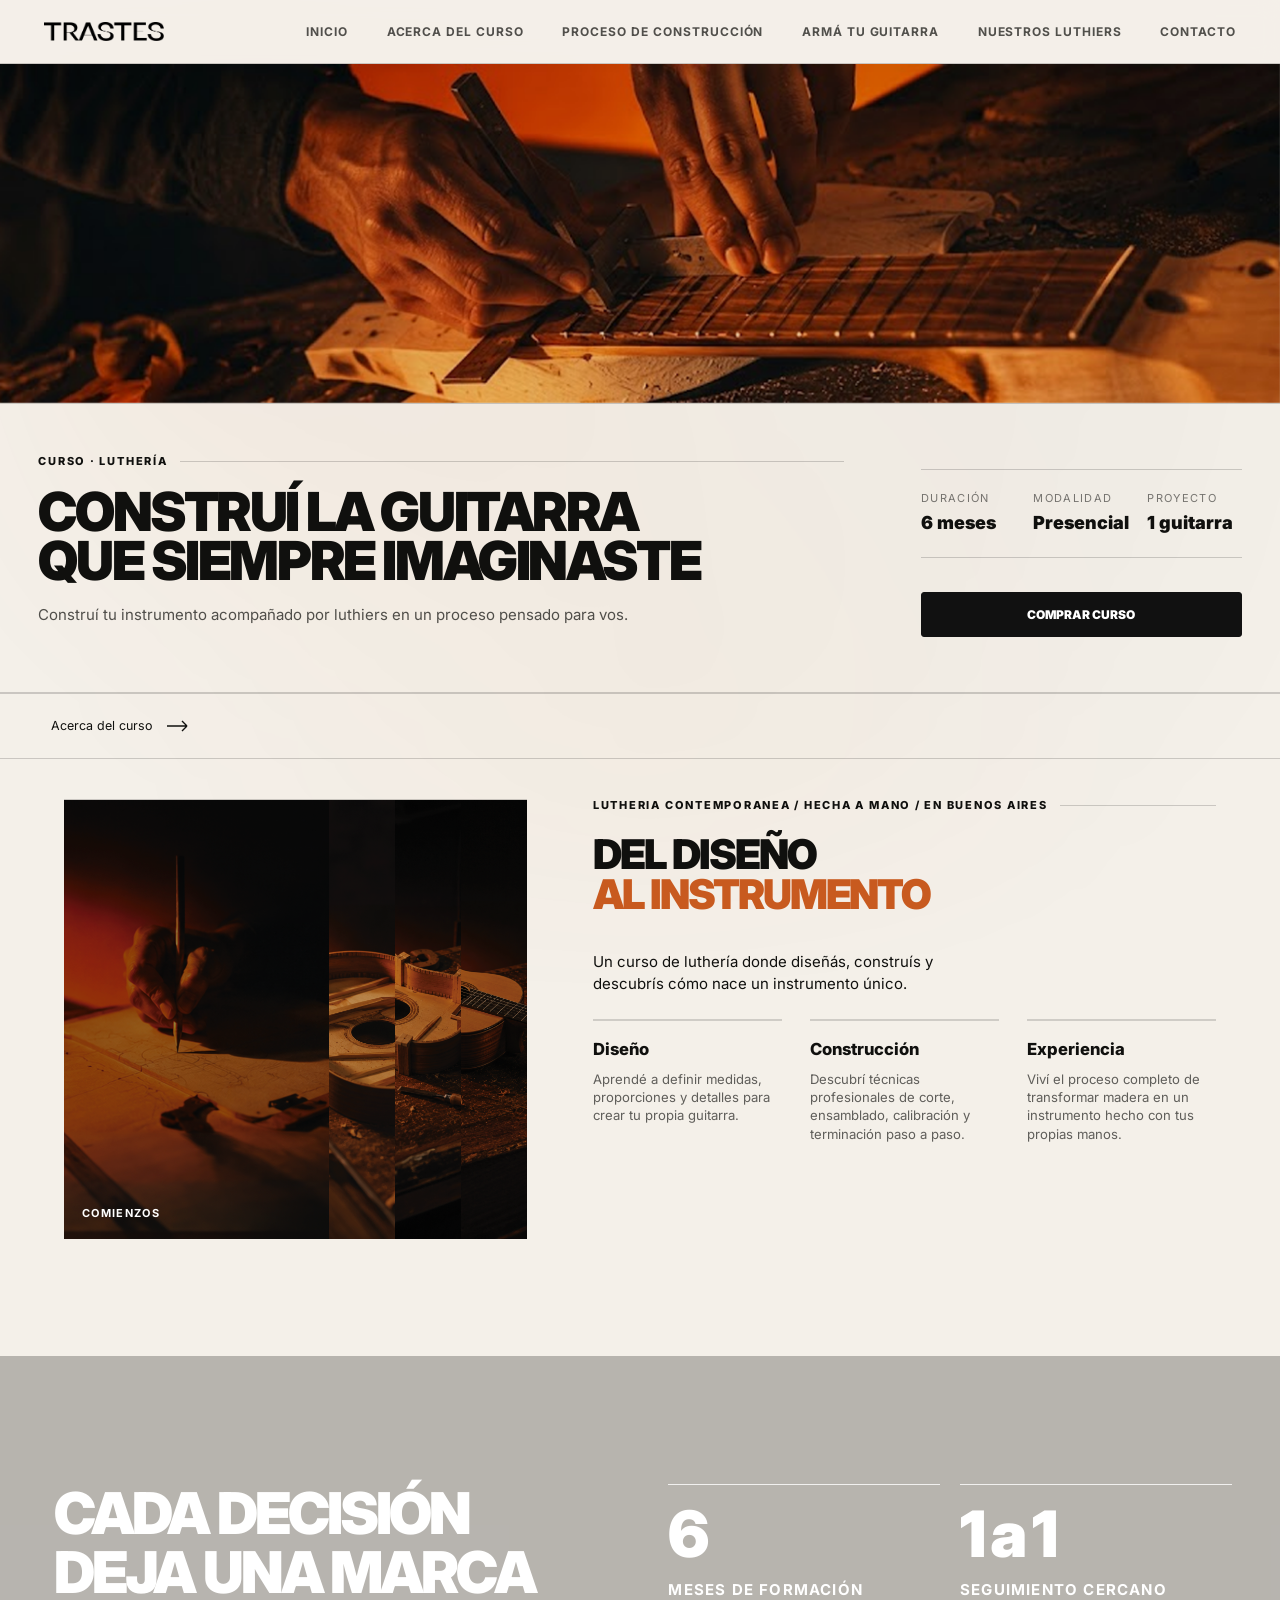
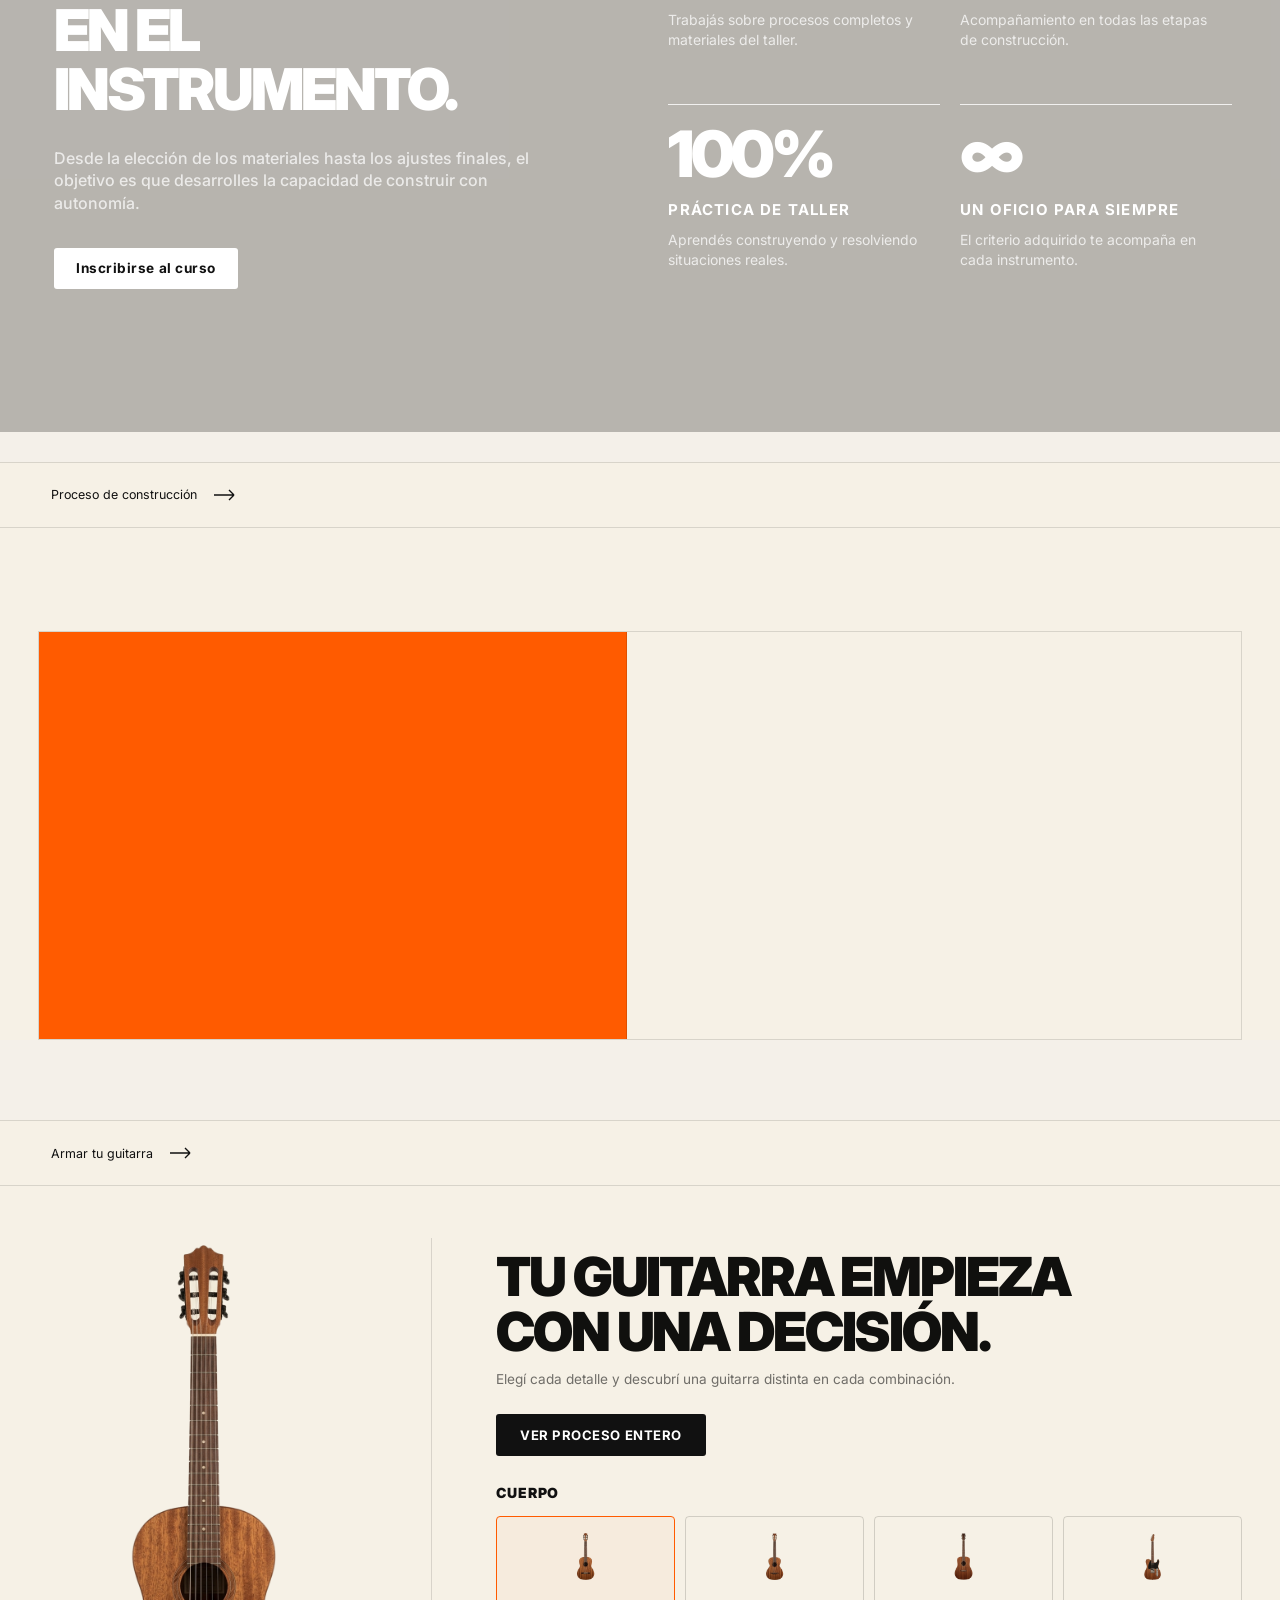
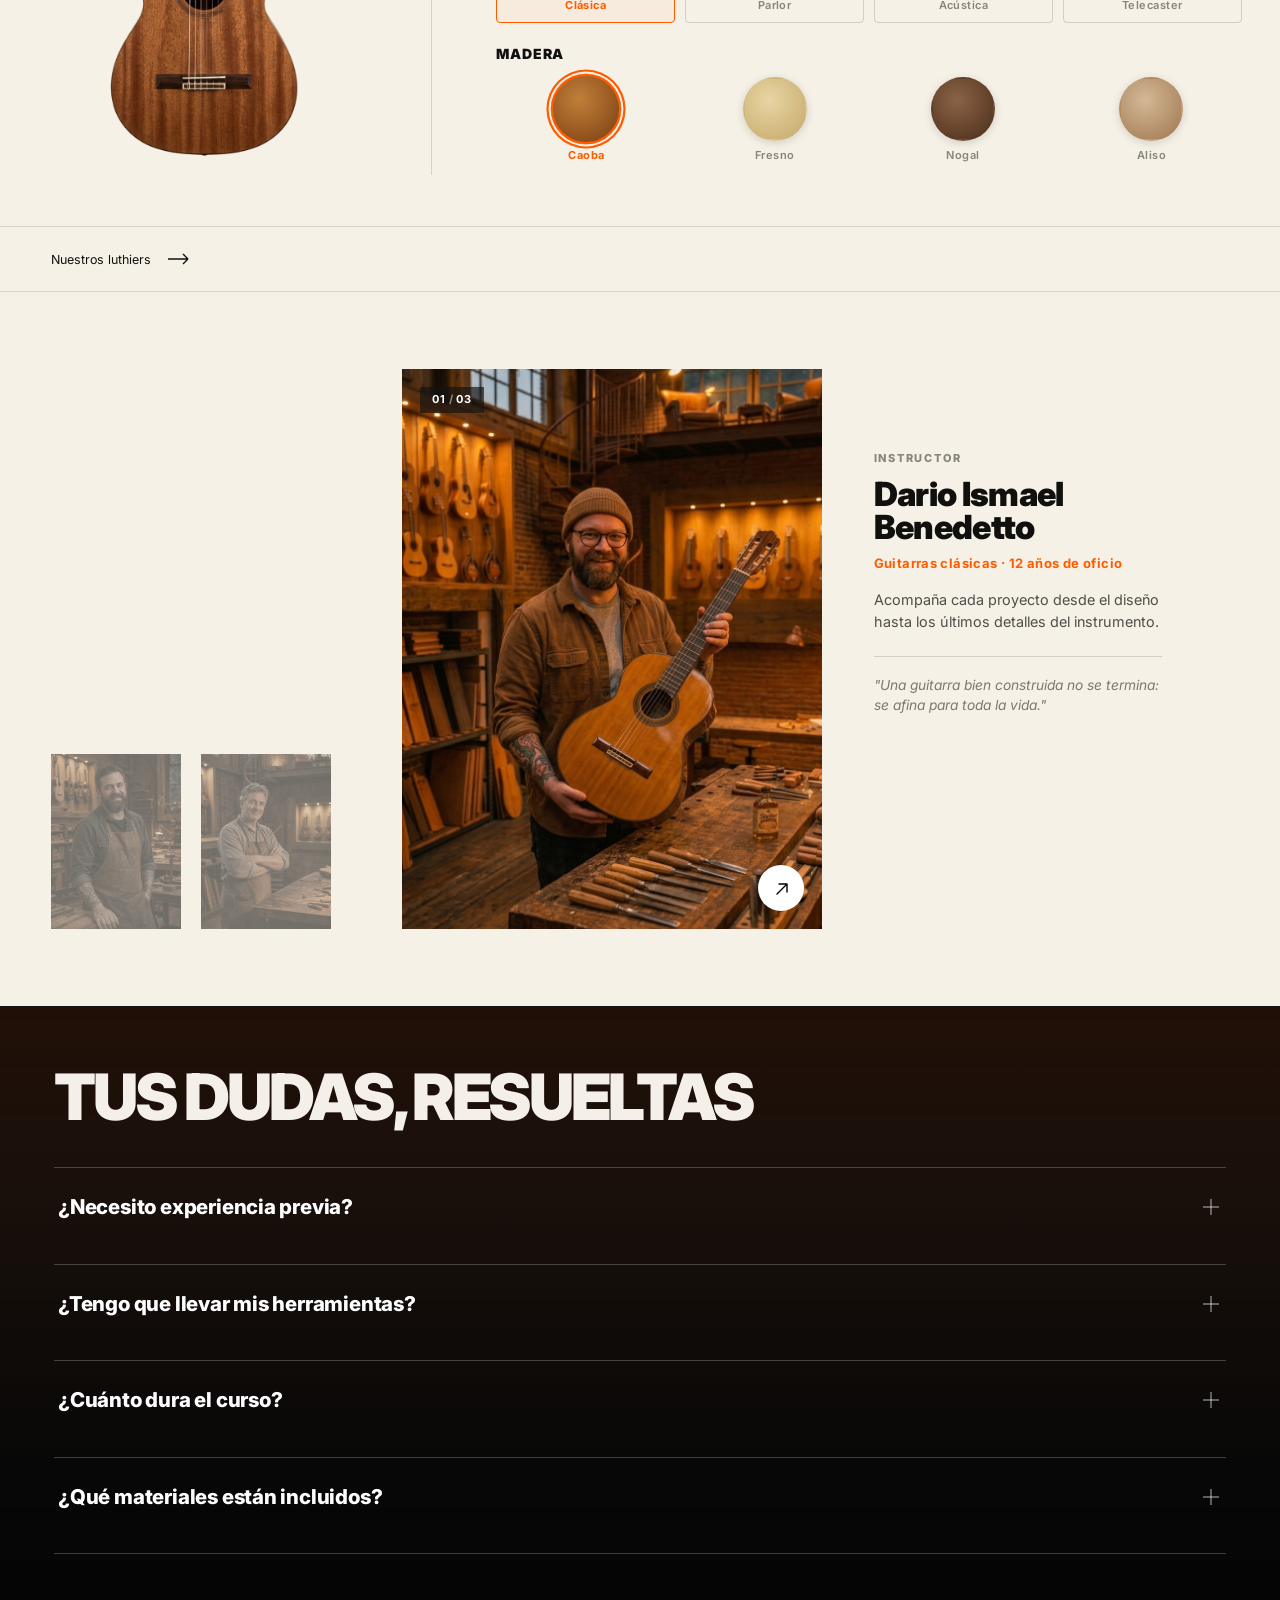
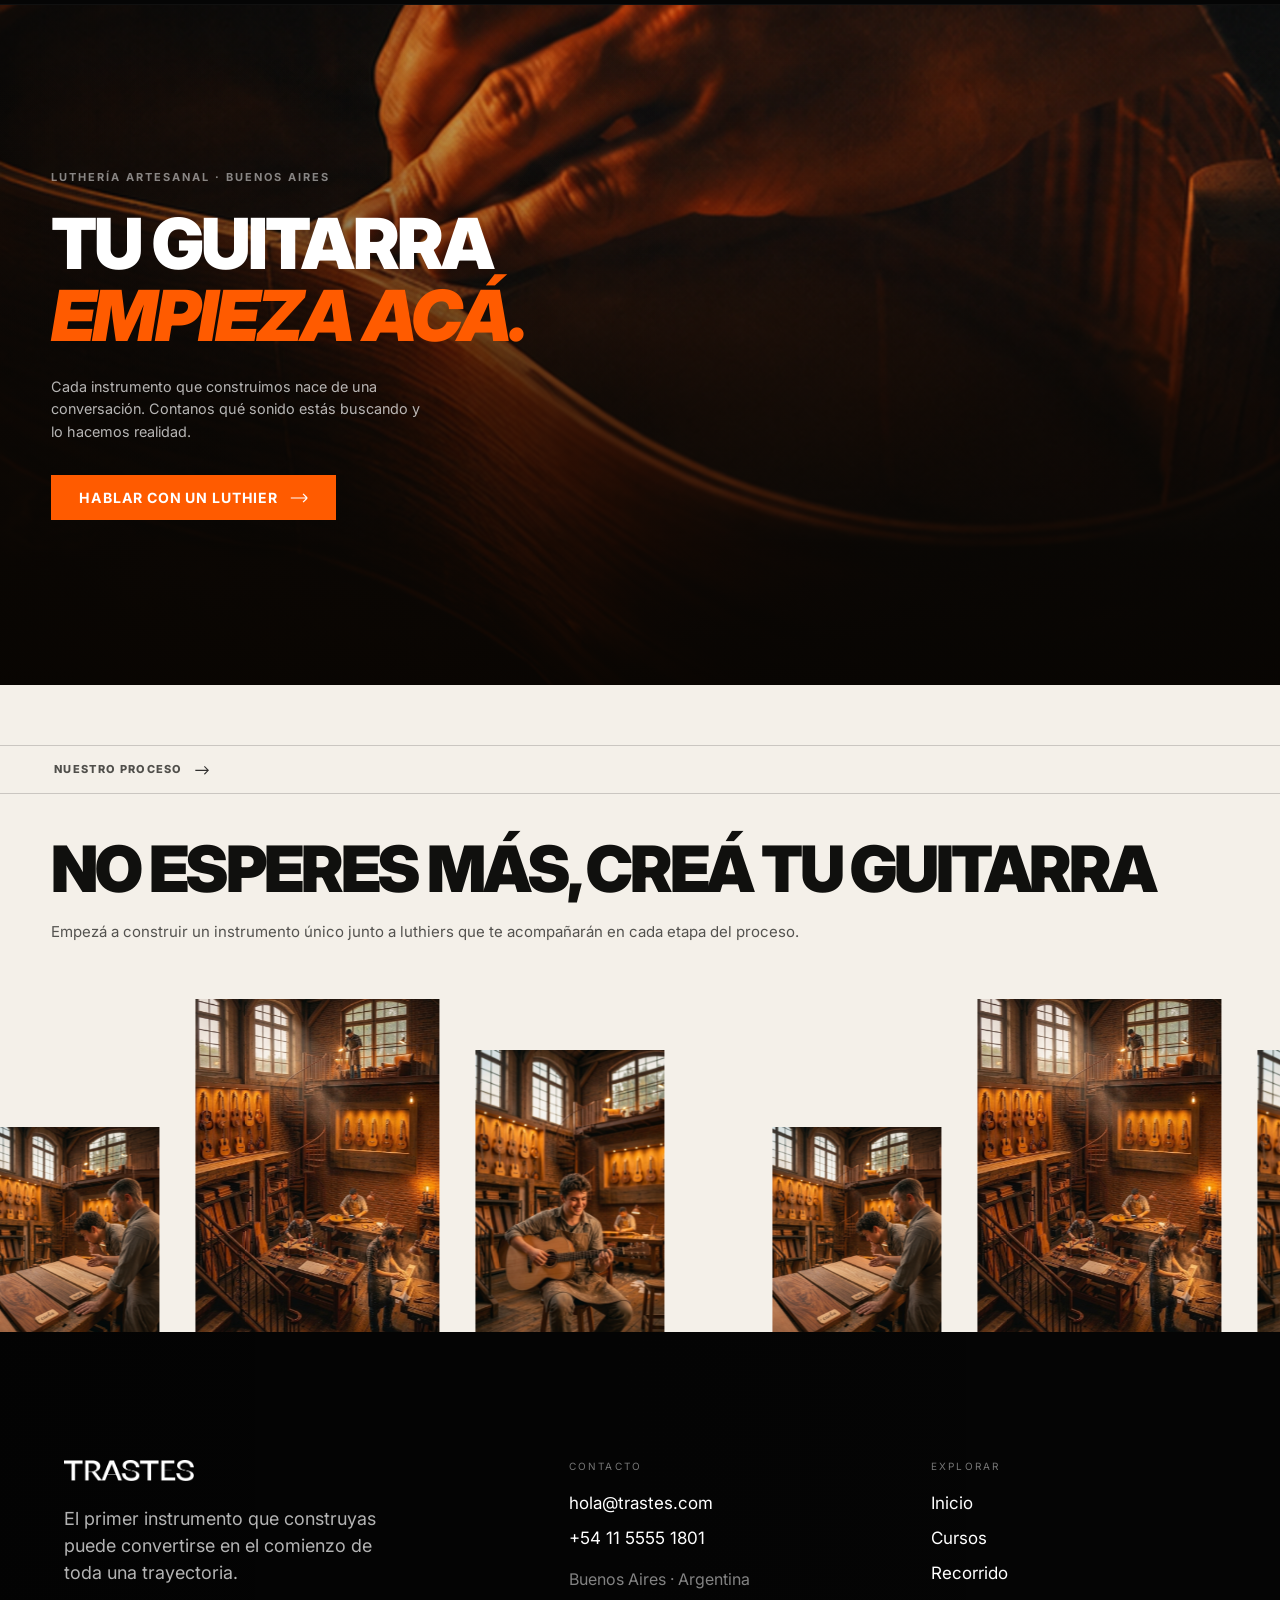
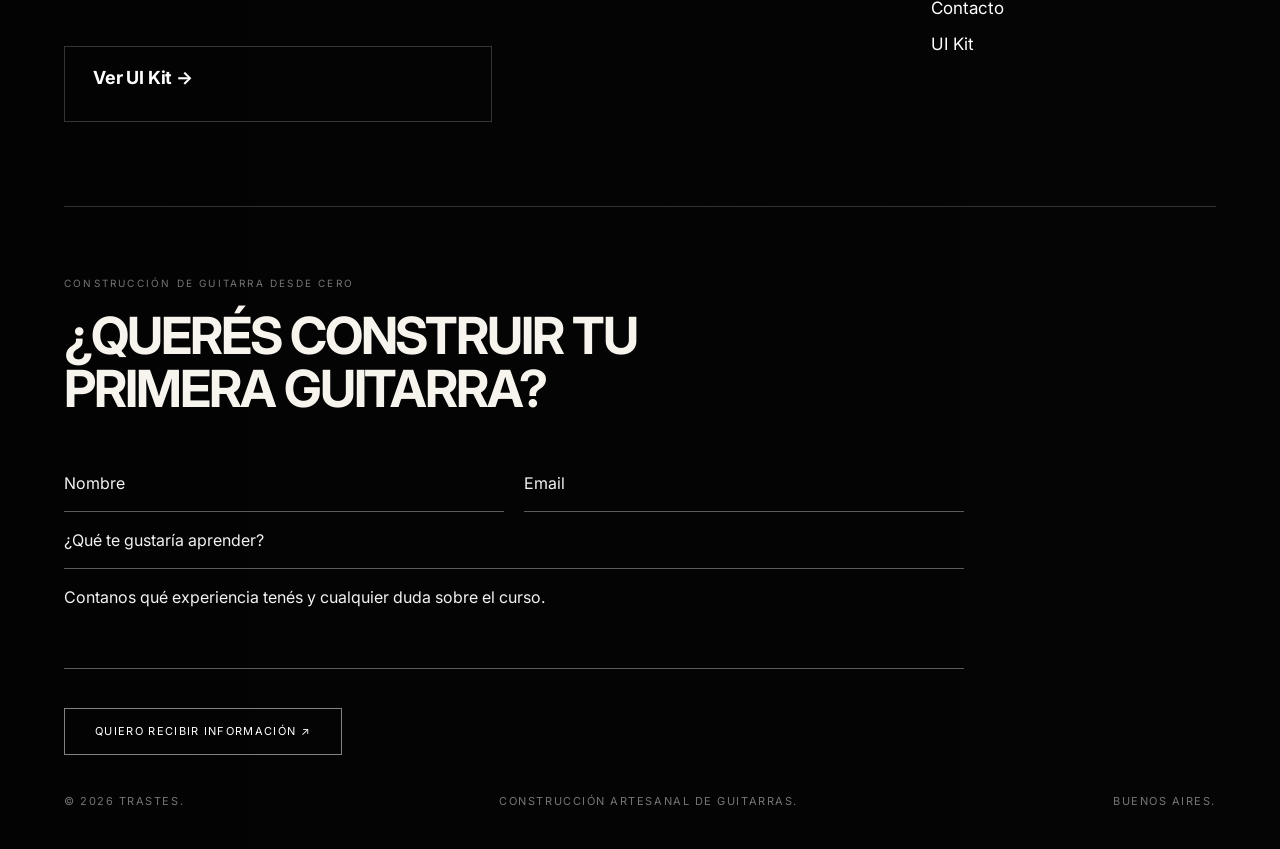
==== commit ab372750: "Entrega 2026 Web" ====
--- a/custom-build.html
+++ b/custom-build.html
@@ -16,6 +16,31 @@
 
 <div class="bg-grain" aria-hidden="true"></div>
 
+<!-- PANTALLA DE CARGA — pegá esto al inicio del <body>, antes de todo -->
+<div class="loader" id="loader">
+
+  <div class="loader-bg"></div>
+  <div class="loader-grain"></div>
+
+  <div class="loader-content">
+
+    <div class="loader-brand">
+      <img src="./assets/icons/TRASTES.png" alt="Trastes" class="loader-logo">
+    </div>
+
+    <div class="loader-bar-wrap">
+      <div class="loader-bar" id="loaderBar"></div>
+    </div>
+
+    <div class="loader-bottom">
+      <span class="loader-label">Luthería · Buenos Aires</span>
+      <span class="loader-percent" id="loaderPercent">0%</span>
+    </div>
+
+  </div>
+
+</div>
+
 <header class="site-header" data-reveal>
 
     <a class="brand" href="./index.html" aria-label="TRASTES">
@@ -319,7 +344,8 @@
           </div>
           <div class="process-card__detail">
             <p class="process-card__caption">Elegimos cada pieza por su veta, 
-              densidad y resonancia, con criterio sonoro antes que estético.</p>
+              densidad y resonancia, con criterio sonoro antes que estético, 
+              garantizando así la excelencia desde el inicio.</p>
             </ul>
           </div>
         </div>
@@ -341,7 +367,8 @@
           </div>
           <div class="process-card__detail">
             <p class="process-card__caption">Trazamos la silueta sobre plantilla y 
-              definimos la escala: el diseño define ergonomía y carácter sonoro.</p>
+              definimos la escala: el diseño define ergonomía y carácter sonoro, 
+              sentando las bases de la futura obra.</p>
             </ul>
           </div>
         </div>
@@ -362,8 +389,9 @@
             <img src="assets/images/03-construccion.png" alt="Construcción base">
           </div>
           <div class="process-card__detail">
-            <p class="process-card__caption">Doblamos los aros, pegamos el fondo y 
-              armamos la caja de resonancia: la etapa más estructural.</p>
+            <p class="process-card__caption">Doblamos los aros, pegamos el fondo 
+              y armamos la caja de resonancia: la etapa más estructural, 
+              donde la madera cobra su verdadera forma.</p>
             </ul>
           </div>
         </div>
@@ -384,8 +412,9 @@
             <img src="assets/images/04-calibracion.png" alt="Detalle fino">
           </div>
           <div class="process-card__detail">
-            <p class="process-card__caption">Trabajamos superficies y 
-              bordes hasta un acabado sin imperfecciones: el detalle distingue lo artesanal.</p>
+            <p class="process-card__caption">Trabajamos superficies y bordes hasta 
+              un acabado sin imperfecciones: el detalle distingue lo artesanal, 
+              logrando una suavidad al tacto casi perfecta.</p>
             </ul>
           </div>
         </div>
@@ -406,8 +435,9 @@
             <img src="assets/images/05-terminacion.png" alt="Terminación">
           </div>
           <div class="process-card__detail">
-            <p class="process-card__caption">Aplicamos barniz en capas finas y calibramos
-               la acción de las cuerdas: el instrumento toma su voz final.</p>
+            <p class="process-card__caption">Aplicamos barniz en capas finas y 
+              calibramos la acción de las cuerdas: el instrumento toma su voz 
+              final, revelando la personalidad única de cada creación.</p>
             </ul>
           </div>
         </div>
--- a/css/styles.css
+++ b/css/styles.css
@@ -131,6 +131,166 @@
 
 button {
   font: inherit;
+}
+
+/* ====================================================
+   LOADER — pantalla de carga
+   Pegá esto en tu CSS principal o en un <style> en el <head>
+==================================================== */
+
+.loader {
+  position: fixed;
+  inset: 0;
+  z-index: 9999;
+  background: #0e0b08;
+  display: flex;
+  align-items: center;
+  justify-content: center;
+  overflow: hidden;
+
+  /* sale con fade + scale */
+  transition:
+    opacity .8s cubic-bezier(.16, 1, .3, 1),
+    transform .8s cubic-bezier(.16, 1, .3, 1);
+}
+
+.loader.is-hidden {
+  opacity: 0;
+  transform: scale(1.04);
+  pointer-events: none;
+}
+
+/* ── FONDO con degradado cálido ── */
+.loader-bg {
+  position: absolute;
+  inset: 0;
+  background:
+    radial-gradient(ellipse at 60% 40%, rgba(61,42,26,.7) 0%, transparent 65%),
+    radial-gradient(ellipse at 20% 80%, rgba(122,92,56,.25) 0%, transparent 55%);
+  z-index: 0;
+}
+
+/* ── GRAIN ── */
+.loader-grain {
+  position: absolute;
+  inset: 0;
+  z-index: 1;
+  opacity: .06;
+  background-image: url("data:image/svg+xml,%3Csvg viewBox='0 0 200 200' xmlns='http://www.w3.org/2000/svg'%3E%3Cfilter id='n'%3E%3CfeTurbulence type='fractalNoise' baseFrequency='0.75' numOctaves='4' stitchTiles='stitch'/%3E%3C/filter%3E%3Crect width='100%25' height='100%25' filter='url(%23n)'/%3E%3C/svg%3E");
+  background-size: 180px;
+  pointer-events: none;
+}
+
+/* ── CONTENIDO ── */
+.loader-content {
+  position: relative;
+  z-index: 2;
+  display: flex;
+  flex-direction: column;
+  align-items: center;
+  gap: clamp(28px, 4vw, 48px);
+  width: min(90vw, 400px);
+}
+
+/* ── LOGO ── */
+.loader-brand {
+  display: flex;
+  align-items: center;
+  justify-content: center;
+
+  opacity: 0;
+  transform: translateY(12px);
+  animation: loaderFadeUp .7s cubic-bezier(.16,1,.3,1) .1s forwards;
+}
+
+.loader-logo {
+  width: clamp(100px, 18vw, 160px);
+  filter: brightness(0) invert(1);
+  opacity: .92;
+}
+
+/* Fallback si no hay imagen: texto */
+.loader-logo-text {
+  font-family: 'Inter', sans-serif;
+  font-weight: 900;
+  font-size: clamp(2rem, 6vw, 3.5rem);
+  letter-spacing: -.06em;
+  text-transform: uppercase;
+  color: #e8ddd0;
+}
+
+/* ── BARRA ── */
+.loader-bar-wrap {
+  width: 100%;
+  height: 1px;
+  background: rgba(255,255,255,.12);
+  position: relative;
+  overflow: hidden;
+
+  opacity: 0;
+  animation: loaderFadeUp .6s cubic-bezier(.16,1,.3,1) .3s forwards;
+}
+
+.loader-bar {
+  position: absolute;
+  left: 0;
+  top: 0;
+  height: 100%;
+  width: 0%;
+  background: #ff5b00;
+  transition: width .1s linear;
+}
+
+/* ── BOTTOM: label + porcentaje ── */
+.loader-bottom {
+  width: 100%;
+  display: flex;
+  align-items: center;
+  justify-content: space-between;
+
+  opacity: 0;
+  animation: loaderFadeUp .6s cubic-bezier(.16,1,.3,1) .4s forwards;
+}
+
+.loader-label {
+  font-family: 'Inter', sans-serif;
+  font-size: 10px;
+  font-weight: 700;
+  letter-spacing: .2em;
+  text-transform: uppercase;
+  color: rgba(255,255,255,.35);
+}
+
+.loader-percent {
+  font-family: 'Inter', sans-serif;
+  font-size: 10px;
+  font-weight: 700;
+  letter-spacing: .14em;
+  color: rgba(255,255,255,.4);
+  font-variant-numeric: tabular-nums;
+  transition: color .2s ease;
+}
+
+/* cuando llega a 100% el porcentaje se pone naranja */
+.loader-percent.is-done {
+  color: #ff5b00;
+}
+
+/* ── ANIMACIÓN ENTRADA ── */
+@keyframes loaderFadeUp {
+  from {
+    opacity: 0;
+    transform: translateY(10px);
+  }
+  to {
+    opacity: 1;
+    transform: translateY(0);
+  }
+}
+
+/* ── BLOQUEA SCROLL MIENTRAS CARGA ── */
+body.is-loading {
+  overflow: hidden;
 }
 
 /* =========================
@@ -565,6 +725,26 @@
 .menu-toggle{
   position: relative;
   z-index: 10000;
+}
+
+.hero-floating{
+    animation:heroFloat 18s ease-in-out infinite;
+}
+
+@keyframes heroFloat{
+
+    0%{
+        transform:translateY(0);
+    }
+
+    50%{
+        transform:translateY(-10px);
+    }
+
+    100%{
+        transform:translateY(0);
+    }
+
 }
 
 @media (max-width:900px){
@@ -821,6 +1001,73 @@
     color:rgba(255,255,255,.78);
 }
 
+/* ==========================
+   ABOUT INTRO ANIMATION
+========================== */
+
+@media (min-width:901px){
+
+.about .kicker,
+.about .statement,
+.about .about-copy,
+.about .about-card{
+    opacity:0;
+    transform:translateY(50px);
+}
+
+.about.show .kicker{
+    opacity:1;
+    transform:none;
+    transition:.8s cubic-bezier(.22,1,.36,1);
+}
+
+.about.show .statement{
+    opacity:1;
+    transform:none;
+    transition:.8s .15s cubic-bezier(.22,1,.36,1);
+}
+
+.about.show .about-copy{
+    opacity:1;
+    transform:none;
+    transition:.8s .3s cubic-bezier(.22,1,.36,1);
+}
+
+.about.show .about-card{
+    opacity:1;
+    transform:none;
+}
+
+.about.show .about-card:nth-child(1){
+    transition:.8s .18s cubic-bezier(.22,1,.36,1);
+}
+
+.about.show .about-card:nth-child(2){
+    transition:.8s .24s cubic-bezier(.22,1,.36,1);
+}
+
+.about.show .about-card:nth-child(3){
+    transition:.8s .30s cubic-bezier(.22,1,.36,1);
+}
+
+.about.show .about-card:nth-child(4){
+    transition:.8s .36s cubic-bezier(.22,1,.36,1);
+}
+}
+
+@media (max-width:900px){
+
+.about .kicker,
+.about .statement,
+.about .about-copy,
+.about .about-card{
+    opacity:1;
+    transform:none;
+    transition:none;
+}
+
+}
+
 /* =========================
    MONITORES GRANDES
 ========================= */
@@ -1062,6 +1309,54 @@
 
 .intro-label{
     color:rgba(255,255,255,.6);
+}
+
+/* ==========================================
+   INTRO EXPERIENCE ANIMATION
+========================================== */
+
+.intro-text,
+.experience-card{
+    opacity:0;
+    transform:translateY(50px);
+}
+
+.intro-cards.show .intro-text{
+    opacity:1;
+    transform:none;
+    transition:.8s cubic-bezier(.22,1,.36,1);
+}
+
+.intro-cards.show .experience-card{
+    opacity:1;
+    transform:none;
+}
+
+.intro-cards.show .experience-card:nth-child(1){
+    transition:.8s .18s cubic-bezier(.22,1,.36,1);
+}
+
+.intro-cards.show .experience-card:nth-child(2){
+    transition:.8s .28s cubic-bezier(.22,1,.36,1);
+}
+
+.intro-cards.show .experience-card:nth-child(3){
+    transition:.8s .38s cubic-bezier(.22,1,.36,1);
+}
+
+.intro-cards.show .experience-card:nth-child(4){
+    transition:.8s .48s cubic-bezier(.22,1,.36,1);
+}
+
+@media(max-width:900px){
+
+.intro-text,
+.experience-card{
+    opacity:1;
+    transform:none;
+    transition:none;
+}
+
 }
 
 @media (min-width:1900px){
@@ -1346,26 +1641,34 @@
 }
 
 .courses .kicker{
-    width:100%;
-    padding:0px 50px;
+    width:100vw;
+    margin-left:calc(50% - 50vw);
+    display:flex;
+    align-items:center;
+    padding:18px 0;
     margin-bottom:42px;
     border-top:1px solid var(--line);
     border-bottom:1px solid var(--line);
 }
 
 .courses .kicker-inner{
-    height:64px;
     display:flex;
     align-items:center;
-    gap:14px;
-    padding:0;
-    font-size:14px;
-    font-weight:700;
+    gap:12px;
+    padding:0 clamp(20px,5vw,54px);
+}
+
+.courses .kicker span{
+    font-size:11px;
+    font-weight:800;
+    letter-spacing:.12em;
+    text-transform:uppercase;
 }
 
 .courses .kicker img{
-    width:20px;
-    height:20px;
+    width:14px;
+    opacity:.8;
+    transform:scaleX(-1);
 }
 
 .courses-container{
@@ -1558,6 +1861,50 @@
   transform: translateX(4px);
 }
 
+/* ==========================================
+   COURSES REVEAL
+========================================== */
+
+.courses .kicker,
+.course-card{
+    opacity:0;
+    transform:translateY(50px);
+}
+
+.courses.show .kicker{
+    opacity:1;
+    transform:none;
+    transition:.8s cubic-bezier(.22,1,.36,1);
+}
+
+.courses.show .course-card{
+    opacity:1;
+    transform:none;
+}
+
+.courses.show .course-card:nth-child(1){
+    transition:.8s .18s cubic-bezier(.22,1,.36,1);
+}
+
+.courses.show .course-card:nth-child(2){
+    transition:.8s .30s cubic-bezier(.22,1,.36,1);
+}
+
+.courses.show .course-card:nth-child(3){
+    transition:.8s .42s cubic-bezier(.22,1,.36,1);
+}
+
+@media(max-width:960px){
+
+.courses .kicker,
+.course-card{
+    opacity:1;
+    transform:none;
+    transition:none;
+}
+
+}
+
 /* =========================
    RESPONSIVE
 ========================= */
@@ -1852,6 +2199,90 @@
     margin-top:12px;
 }
 
+/* ==========================================
+   GUITAR PARTS REVEAL
+========================================== */
+
+.guitar-parts .kicker,
+.parts-title,
+.parts-subtitle,
+.parts-media,
+.part-block{
+
+    opacity:0;
+    transform:translateY(50px);
+
+}
+
+.guitar-parts.show .kicker{
+
+    opacity:1;
+    transform:none;
+    transition:.8s cubic-bezier(.22,1,.36,1);
+
+}
+
+.guitar-parts.show .parts-title{
+
+    opacity:1;
+    transform:none;
+    transition:.8s .15s cubic-bezier(.22,1,.36,1);
+
+}
+
+.guitar-parts.show .parts-subtitle{
+
+    opacity:1;
+    transform:none;
+    transition:.8s .3s cubic-bezier(.22,1,.36,1);
+
+}
+
+.guitar-parts.show .parts-media{
+
+    opacity:1;
+    transform:none;
+    transition:.9s .45s cubic-bezier(.22,1,.36,1);
+
+}
+
+.guitar-parts.show .part-block{
+
+    opacity:1;
+    transform:none;
+
+}
+
+.guitar-parts.show .part-block:nth-child(1){
+
+    transition:.7s .55s cubic-bezier(.22,1,.36,1);
+
+}
+
+.guitar-parts.show .part-block:nth-child(2){
+
+    transition:.7s .65s cubic-bezier(.22,1,.36,1);
+
+}
+
+.guitar-parts.show .part-block:nth-child(3){
+
+    transition:.7s .75s cubic-bezier(.22,1,.36,1);
+
+}
+
+.guitar-parts.show .part-block:nth-child(4){
+
+    transition:.7s .85s cubic-bezier(.22,1,.36,1);
+
+}
+
+.guitar-parts.show .part-block:nth-child(5){
+
+    transition:.7s .95s cubic-bezier(.22,1,.36,1);
+
+}
+
 @keyframes premiumFloat{
 
     0%{
@@ -1950,6 +2381,18 @@
     .part-block.is-selected .part-item{
         font-size:30px;
     }
+
+    .guitar-parts .kicker,
+.parts-title,
+.parts-subtitle,
+.parts-media,
+.part-block{
+
+    opacity:1;
+    transform:none;
+    transition:none;
+
+}
 
 }
 
@@ -2183,6 +2626,83 @@
 .editorial-statement.is-open-kb .editorial-statement-icon::after{
     transform:translate(-50%,-50%) rotate(90deg);
     opacity:0;
+}
+
+/* ==========================================
+   EDITORIAL REVEAL
+========================================== */
+
+.editorial-kicker,
+.editorial-line span,
+.editorial-lede,
+.editorial-statement{
+
+    opacity:0;
+    transform:translateY(50px);
+
+}
+
+.editorial.is-visible .editorial-kicker{
+
+    opacity:1;
+    transform:none;
+    transition:.8s cubic-bezier(.22,1,.36,1);
+
+}
+
+.editorial.is-visible .editorial-line:nth-child(1) span{
+
+    opacity:1;
+    transform:none;
+    transition:.8s .15s cubic-bezier(.22,1,.36,1);
+
+}
+
+.editorial.is-visible .editorial-line:nth-child(2) span{
+
+    opacity:1;
+    transform:none;
+    transition:.8s .28s cubic-bezier(.22,1,.36,1);
+
+}
+
+.editorial.is-visible .editorial-lede{
+
+    opacity:1;
+    transform:none;
+    transition:.8s .45s cubic-bezier(.22,1,.36,1);
+
+}
+
+.editorial.is-visible .editorial-statement{
+
+    opacity:1;
+    transform:none;
+
+}
+
+.editorial.is-visible .editorial-statement:nth-child(1){
+
+    transition:.7s .60s cubic-bezier(.22,1,.36,1);
+
+}
+
+.editorial.is-visible .editorial-statement:nth-child(2){
+
+    transition:.7s .72s cubic-bezier(.22,1,.36,1);
+
+}
+
+.editorial.is-visible .editorial-statement:nth-child(3){
+
+    transition:.7s .84s cubic-bezier(.22,1,.36,1);
+
+}
+
+.editorial.is-visible .editorial-statement:nth-child(4){
+
+    transition:.7s .96s cubic-bezier(.22,1,.36,1);
+
 }
 
 /* =====================================================
@@ -2423,6 +2943,57 @@
     transform:rotateY(180deg) translateY(-6px);
 }
 
+/* ==========================
+   MATERIALS INTRO ANIMATION
+========================== */
+
+.materials .kicker,
+.materials-header,
+.materials-card{
+    opacity:0;
+    transform:translateY(50px);
+}
+
+.materials.show .kicker{
+    opacity:1;
+    transform:none;
+    transition:
+        opacity .8s,
+        transform .8s cubic-bezier(.22,1,.36,1);
+}
+
+.materials.show .materials-header{
+    opacity:1;
+    transform:none;
+    transition:
+        opacity .8s .15s,
+        transform .8s .15s cubic-bezier(.22,1,.36,1);
+}
+
+.materials.show .materials-card{
+    opacity:1;
+    transform:none;
+    transition:
+        opacity .8s,
+        transform .8s cubic-bezier(.22,1,.36,1);
+}
+
+.materials.show .materials-card:nth-child(1){
+    transition-delay:.28s;
+}
+
+.materials.show .materials-card:nth-child(2){
+    transition-delay:.38s;
+}
+
+.materials.show .materials-card:nth-child(3){
+    transition-delay:.48s;
+}
+
+.materials.show .materials-card:nth-child(4){
+    transition-delay:.58s;
+}
+
 /* =====================================================
    RESPONSIVE
 ===================================================== */
@@ -2708,6 +3279,41 @@
 
 .marquee-track.images img:hover{
     transform:translateY(-8px);
+}
+
+/* ==========================
+   GALLERY INTRO ANIMATION
+========================== */
+
+.gallery-marquee-section .kicker,
+.gallery-heading,
+.gallery-marquee{
+    opacity:0;
+    transform:translateY(60px);
+}
+
+.gallery-marquee-section.show .kicker{
+    opacity:1;
+    transform:none;
+    transition:
+        opacity .8s,
+        transform .8s cubic-bezier(.22,1,.36,1);
+}
+
+.gallery-marquee-section.show .gallery-heading{
+    opacity:1;
+    transform:none;
+    transition:
+        opacity .8s .15s,
+        transform .8s .15s cubic-bezier(.22,1,.36,1);
+}
+
+.gallery-marquee-section.show .gallery-marquee{
+    opacity:1;
+    transform:none;
+    transition:
+        opacity .9s .35s,
+        transform .9s .35s cubic-bezier(.22,1,.36,1);
 }
 
 
@@ -3041,6 +3647,41 @@
   color: #ff5b00;
 }
 
+/* ==========================
+   FOOTER INTRO ANIMATION
+========================== */
+
+.footer-grid,
+.footer-form,
+.footer-bottom{
+    opacity:0;
+    transform:translateY(60px);
+}
+
+.site-footer.show .footer-grid{
+    opacity:1;
+    transform:none;
+    transition:
+        opacity .8s,
+        transform .8s cubic-bezier(.22,1,.36,1);
+}
+
+.site-footer.show .footer-form{
+    opacity:1;
+    transform:none;
+    transition:
+        opacity .8s .18s,
+        transform .8s .18s cubic-bezier(.22,1,.36,1);
+}
+
+.site-footer.show .footer-bottom{
+    opacity:1;
+    transform:none;
+    transition:
+        opacity .8s .35s,
+        transform .8s .35s cubic-bezier(.22,1,.36,1);
+}
+
 @media(max-width:900px){
 
     .footer-grid{
@@ -3049,6 +3690,12 @@
 
     .form-row{
         grid-template-columns:1fr;
+    }
+
+    .footer-uikit-btn{
+        margin-top:20px;      /* o 30px si querés más aire */
+        margin-bottom:0;
+        width:fit-content;
     }
 }
 
--- a/css/custom-build.css
+++ b/css/custom-build.css
@@ -35,6 +35,129 @@
     width:100%;
     height:100%;
     object-fit:cover;
+     transform:scale(1.12);
+    transition:
+        transform 1.8s cubic-bezier(.22,1,.36,1),
+        filter 1.2s ease;
+
+    will-change:transform;
+}
+
+.build-hero.is-visible .build-hero-frame img{
+    transform:scale(1);
+}
+
+.build-overlay{
+
+    position:absolute;
+    inset:0;
+
+    background:
+    linear-gradient(
+        180deg,
+        rgba(0,0,0,.35),
+        rgba(0,0,0,.15)
+    );
+
+    opacity:1;
+
+    transition:opacity 1.2s ease;
+}
+
+.build-hero.is-visible .build-overlay{
+
+    opacity:.45;
+
+}
+
+.build-kicker,
+.build-hero-main h1,
+.build-hero-lead,
+.build-course-info,
+.build-hero-strip-meta .btn{
+
+    opacity:0;
+    transform:translateY(30px);
+
+}
+
+.build-hero.is-visible .build-kicker{
+
+    opacity:1;
+    transform:none;
+    transition:.7s cubic-bezier(.22,1,.36,1);
+
+}
+
+.build-hero.is-visible h1{
+
+    opacity:1;
+    transform:none;
+
+    transition:
+        .8s cubic-bezier(.22,1,.36,1);
+
+    transition-delay:.12s;
+
+}
+
+.build-hero.is-visible .build-hero-lead{
+
+    opacity:1;
+    transform:none;
+
+    transition:
+        .8s cubic-bezier(.22,1,.36,1);
+
+    transition-delay:.24s;
+
+}
+
+.build-hero.is-visible .build-course-info{
+
+    opacity:1;
+    transform:none;
+
+    transition:
+        .8s cubic-bezier(.22,1,.36,1);
+
+    transition-delay:.34s;
+
+}
+
+.build-hero.is-visible .btn{
+
+    opacity:1;
+    transform:none;
+
+    transition:
+        .8s cubic-bezier(.22,1,.36,1);
+
+    transition-delay:.48s;
+
+}
+
+@keyframes heroBreathing{
+
+    0%{
+        transform:scale(1);
+    }
+
+    50%{
+        transform:scale(1.025);
+    }
+
+    100%{
+        transform:scale(1);
+    }
+
+}
+
+.build-hero.is-visible .build-hero-frame img{
+
+    animation:
+        heroBreathing 12s ease-in-out infinite;
+
 }
 
 .build-noise{
@@ -55,7 +178,7 @@
 }
 
 .build-hero-strip{
-    min-height: clamp( 240px, ¿32vh, 420px );
+    min-height: clamp(240px, 32vh, 420px);
     display:grid;
     grid-template-columns:2fr .9fr;
     align-items:center;
@@ -368,24 +491,54 @@
   gap: 0;
 }
 
-/* KICKER */
-.about-course__kicker {
-  display: inline-block;
-  font-size: 10px;
-  font-weight: 700;
-  letter-spacing: .18em;
-  text-transform: uppercase;
-  opacity: .45;
-  margin-bottom: 20px;
-  opacity: 0;
-  transform: translateY(8px);
-  transition: opacity .5s ease, transform .5s ease;
-}
-
-.about-course.is-visible .about-course__kicker {
-  opacity: .45;
-  transform: translateY(0);
-  transition-delay: .1s;
+.about-course__kicker{
+
+    display:flex;
+    align-items:center;
+    gap:12px;
+
+    margin-bottom:22px;
+
+    font-size:11px;
+    font-weight:800;
+    letter-spacing:.16em;
+    text-transform:uppercase;
+
+    opacity:0;
+    transform:translateY(24px);
+}
+
+.about-course__kicker::after{
+
+    content:"";
+
+    flex:1;
+    height:1px;
+
+    background:var(--line);
+
+    transform:scaleX(0);
+    transform-origin:left;
+
+    transition:
+        transform .8s cubic-bezier(.22,1,.36,1);
+
+}
+
+.about-course.is-visible .about-course__kicker{
+
+    opacity:1;
+    transform:none;
+
+    transition:
+        .7s cubic-bezier(.22,1,.36,1);
+
+}
+
+.about-course.is-visible .about-course__kicker::after{
+
+    transform:scaleX(1);
+
 }
 
 /* TÍTULO */
@@ -509,6 +662,34 @@
   height: clamp(440px, 40vw, 370px);
   border-top: 1px solid var(--line);
   overflow: hidden;
+  opacity:0;
+    transform:translateY(40px);
+
+    transition:
+        .9s cubic-bezier(.22,1,.36,1);
+}
+
+.about-course.is-visible .about-course__filmstrip{
+
+    opacity:1;
+    transform:none;
+
+}
+
+.filmstrip-item img{
+
+    transform:scale(1.12);
+
+    transition:
+        transform 1.4s cubic-bezier(.22,1,.36,1),
+        filter .6s ease;
+
+}
+
+.about-course.is-visible .filmstrip-item img{
+
+    transform:scale(1);
+
 }
 
 .filmstrip-item {
@@ -865,6 +1046,15 @@
     background:#F6F1E6;
     border-top:1px solid rgba(0,0,0,.12);
     margin-top:30px; /* antes no tenía */
+    opacity: 0;
+  transform: translateY(40px);
+  transition: opacity .9s cubic-bezier(.22, 1, .36, 1), 
+              transform .9s cubic-bezier(.22, 1, .36, 1);
+}
+
+.process.is-visible {
+  opacity: 1;
+  transform: none;
 }
 
 /* ── TOP BAR ── */
@@ -907,6 +1097,20 @@
   line-height: .92;
   letter-spacing: -.05em;
   text-transform: uppercase;
+}
+
+.process__title .statement-char {
+  display: inline-block;
+  color: transparent;
+  opacity: .18;
+  transform: translateY(0.12em);
+  transition: color 0.4s ease, opacity 0.4s ease, transform 0.4s cubic-bezier(0.22, 1, 0.36, 1);
+}
+
+.process__title .statement-char.is-filled {
+  color: #111; /* O tu color de texto principal */
+  opacity: 1;
+  transform: none;
 }
 
 /* ── GRID FLEX ── */
@@ -1399,6 +1603,41 @@
   width: 1px;
   background: rgba(0,0,0,.12);
   align-self: stretch;
+  transform: scaleY(0);
+  transform-origin: top;
+  transition: transform 1.2s cubic-bezier(.22, 1, .36, 1);
+}
+
+/* Cuando se activa la clase de entrada */
+.guitar-builder.is-visible .gb-divider {
+  transform: scaleY(1);
+}
+
+.gb-preview img {
+  width: 100%;
+  max-width: 300px;
+  /* Estado inicial */
+  transform: scale(1);
+  transition: transform 2s cubic-bezier(.22, 1, .36, 1), opacity .28s ease;
+}
+
+/* Efecto de respiración: mientras esté visible, crece imperceptiblemente */
+.guitar-builder.is-visible .gb-preview img {
+  transform: scale(1.05); 
+}
+
+/* Cuando el usuario cambia la configuración */
+.gb-preview img.is-changing {
+  opacity: 0;
+  transform: scale(0.97); /* Pequeño retroceso al cambiar */
+}
+
+.gb-option {
+  transition: transform 0.3s cubic-bezier(.175, .885, .32, 1.275), opacity 0.5s ease;
+}
+
+.gb-option:active {
+  transform: scale(0.95); /* El botón se comprime al hacer click */
 }
 
 /* ── CONFIG — más cerca del borde izquierdo ── */
@@ -1559,6 +1798,47 @@
   transition: border-color .25s ease, transform .25s ease, box-shadow .25s ease;
   box-shadow: 0 2px 8px rgba(0,0,0,.15);
 }
+
+/* ── ANIMACIÓN DE ENTRADA ── */
+.guitar-builder {
+  opacity: 0;
+  transform: translateY(40px);
+  transition: opacity 1s cubic-bezier(.22, 1, .36, 1), 
+              transform 1s cubic-bezier(.22, 1, .36, 1);
+}
+
+.guitar-builder.is-visible {
+  opacity: 1;
+  transform: none;
+}
+
+/* Estado inicial (oculto) */
+.gb-preview, 
+.gb-header, 
+.gb-options-wrap {
+    opacity: 0;
+    transform: translateY(30px);
+    transition: opacity 0.8s cubic-bezier(.22, 1, .36, 1), 
+                transform 0.8s cubic-bezier(.22, 1, .36, 1);
+}
+
+/* Cuando la sección se hace visible, activamos los delays */
+.guitar-builder.is-visible .gb-preview { transition-delay: 0.1s; opacity: 1; transform: none; }
+.guitar-builder.is-visible .gb-header { transition-delay: 0.3s; opacity: 1; transform: none; }
+.guitar-builder.is-visible .gb-options-wrap { transition-delay: 0.5s; opacity: 1; transform: none; }
+
+/* Efecto "llenado" para las opciones (cada botón aparece uno tras otro) */
+.gb-option {
+    opacity: 0;
+    transform: translateY(10px);
+    transition: all 0.5s ease;
+}
+
+.guitar-builder.is-visible .gb-option {
+    opacity: 1;
+    transform: none;
+}
+
 
 @media (max-width: 900px) {
   .gb-option-swatch {
@@ -1976,6 +2256,44 @@
   color: rgba(0,0,0,.5);
 }
 
+/* Efecto de máscara para el texto: el texto "entra" desde abajo y se desvanece */
+.luthiers-feature__panel {
+    transition: opacity .8s cubic-bezier(.22, 1, .36, 1), 
+                transform .8s cubic-bezier(.22, 1, .36, 1);
+}
+
+/* Efecto Ken Burns en las imágenes (zoom lento) */
+.luthiers-feature__slide {
+    transition: opacity .9s ease, transform 1.2s cubic-bezier(.22, 1, .36, 1);
+    background-size: 105% auto; /* Zoom inicial */
+}
+
+.luthiers-feature__slide.is-active {
+    background-size: 100% auto; /* Zoom final al estar activo */
+}
+
+/* El divisor o botón que "brilla" al aparecer */
+.luthiers-feature__next {
+    transition: all .4s cubic-bezier(.175, .885, .32, 1.275);
+}
+
+/* Estado inicial (cuando NO se ha visto) */
+.luthiers-feature {
+    opacity: 0;
+    transform: translateY(60px);
+    filter: blur(10px);
+    transition: opacity 1.2s cubic-bezier(0.22, 1, 0.36, 1), 
+                transform 1.2s cubic-bezier(0.22, 1, 0.36, 1),
+                filter 1.2s ease;
+}
+
+/* Estado final (cuando el observer la detecta) */
+.luthiers-feature.is-visible {
+    opacity: 1;
+    transform: translateY(0);
+    filter: blur(0px);
+}
+
 /* ── RESPONSIVE ── */
 @media (max-width: 900px) {
 
@@ -2418,6 +2736,35 @@
   transform: translateX(4px);
 }
 
+/* Estado oculto antes de la animación */
+.cta-final__bg img {
+  transform: scale(1.1);
+  transition: transform 2s cubic-bezier(0.22, 1, 0.36, 1);
+}
+
+.cta-final__content > * {
+  opacity: 0;
+  transform: translateY(30px);
+  transition: opacity 0.8s cubic-bezier(0.22, 1, 0.36, 1), 
+              transform 0.8s cubic-bezier(0.22, 1, 0.36, 1);
+}
+
+/* Estado activo (cuando entra la sección) */
+.cta-final.is-visible .cta-final__bg img {
+  transform: scale(1);
+}
+
+.cta-final.is-visible .cta-final__content > * {
+  opacity: 1;
+  transform: translateY(0);
+}
+
+/* Delays escalonados para cada elemento del contenido */
+.cta-final.is-visible .cta-final__kicker { transition-delay: 0.2s; }
+.cta-final.is-visible .cta-final__title { transition-delay: 0.4s; }
+.cta-final.is-visible .cta-final__text { transition-delay: 0.6s; }
+.cta-final.is-visible .cta-final__btn { transition-delay: 0.8s; }
+
 /* ── RESPONSIVE ── */
 @media (max-width: 900px) {
   .cta-final {
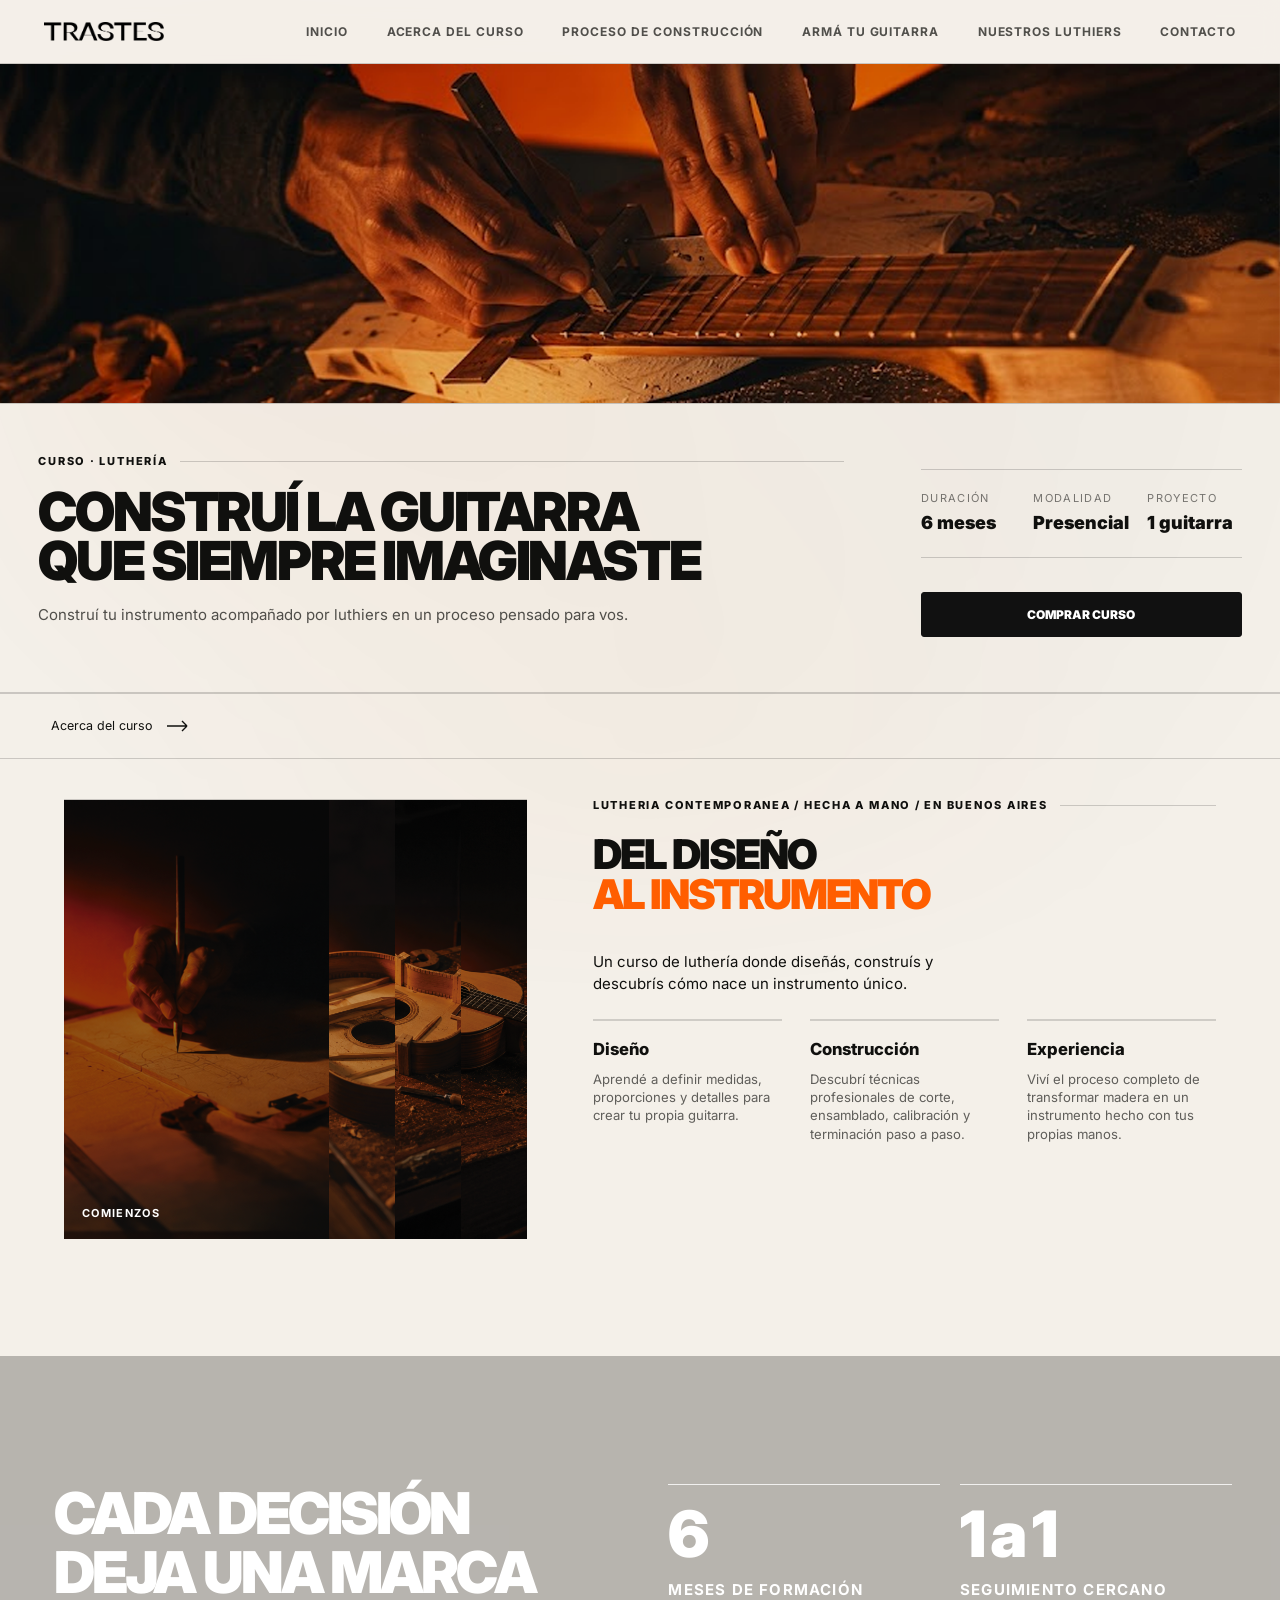
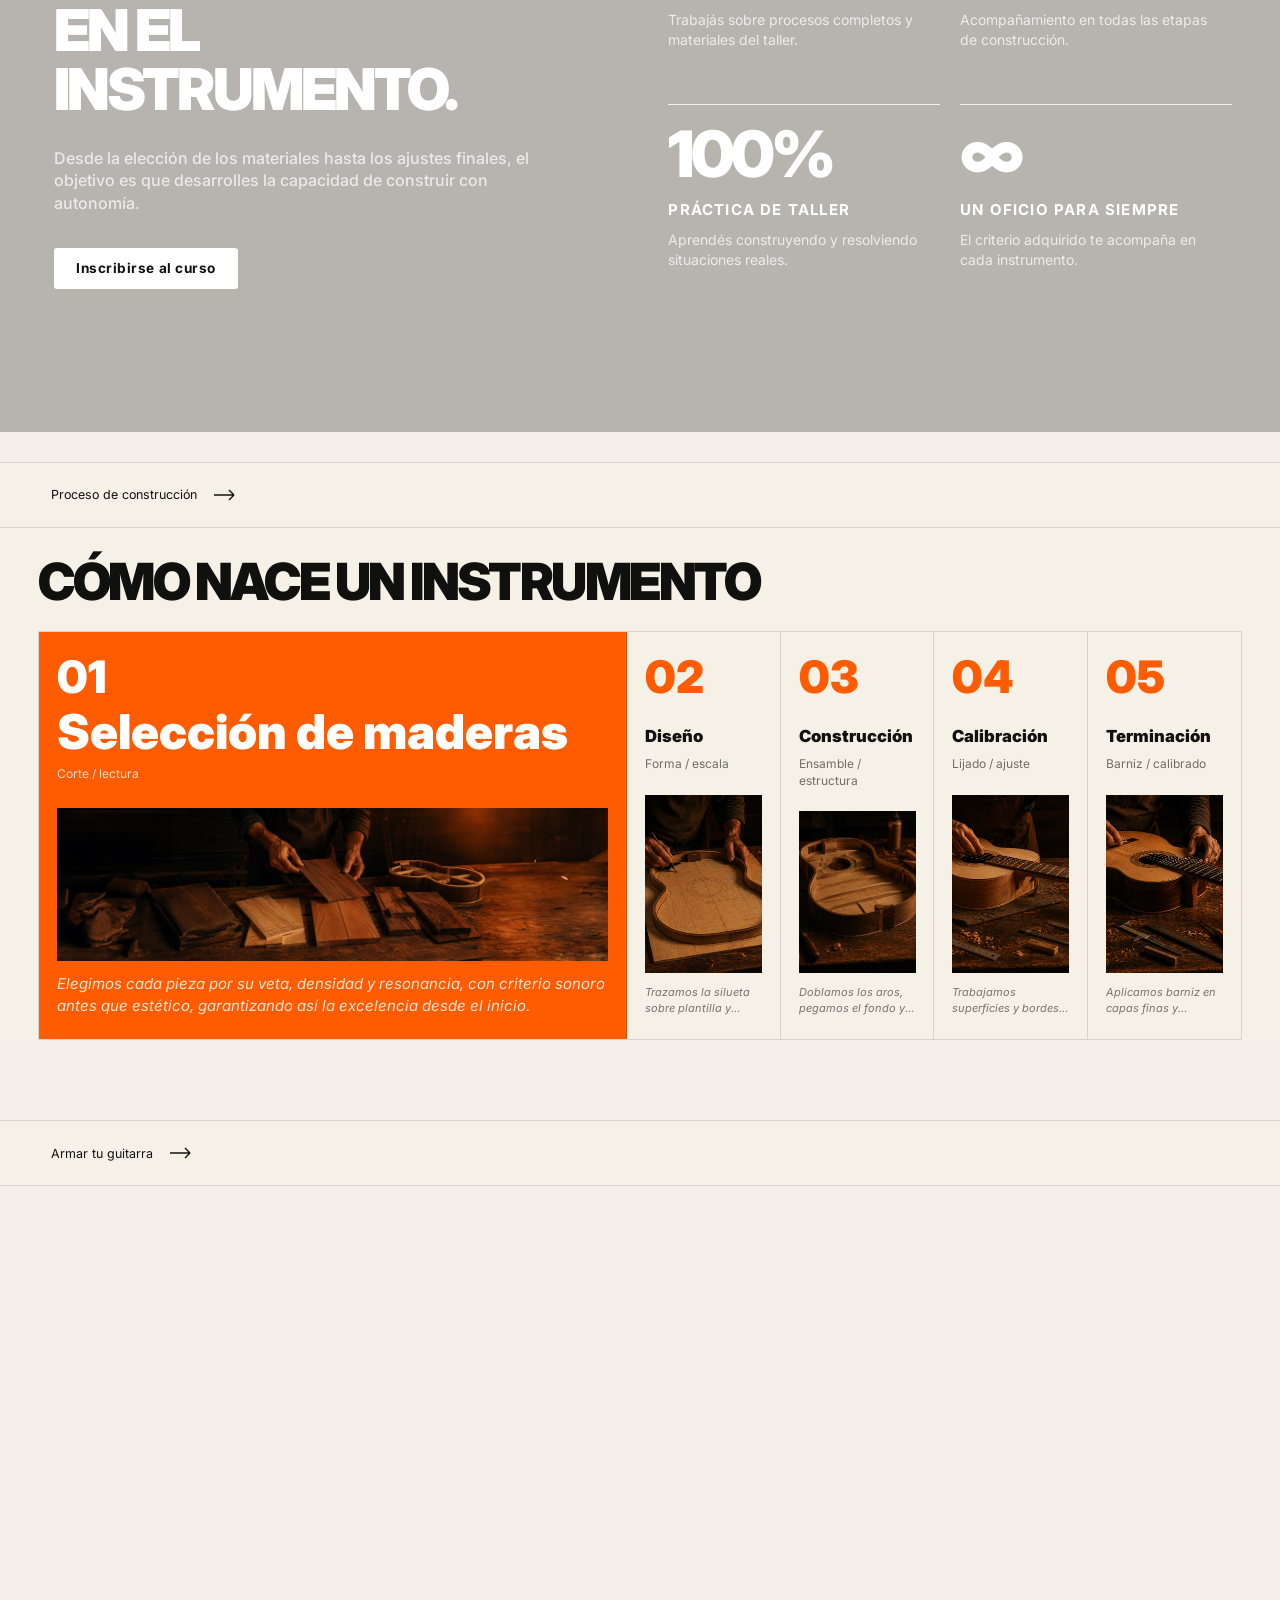
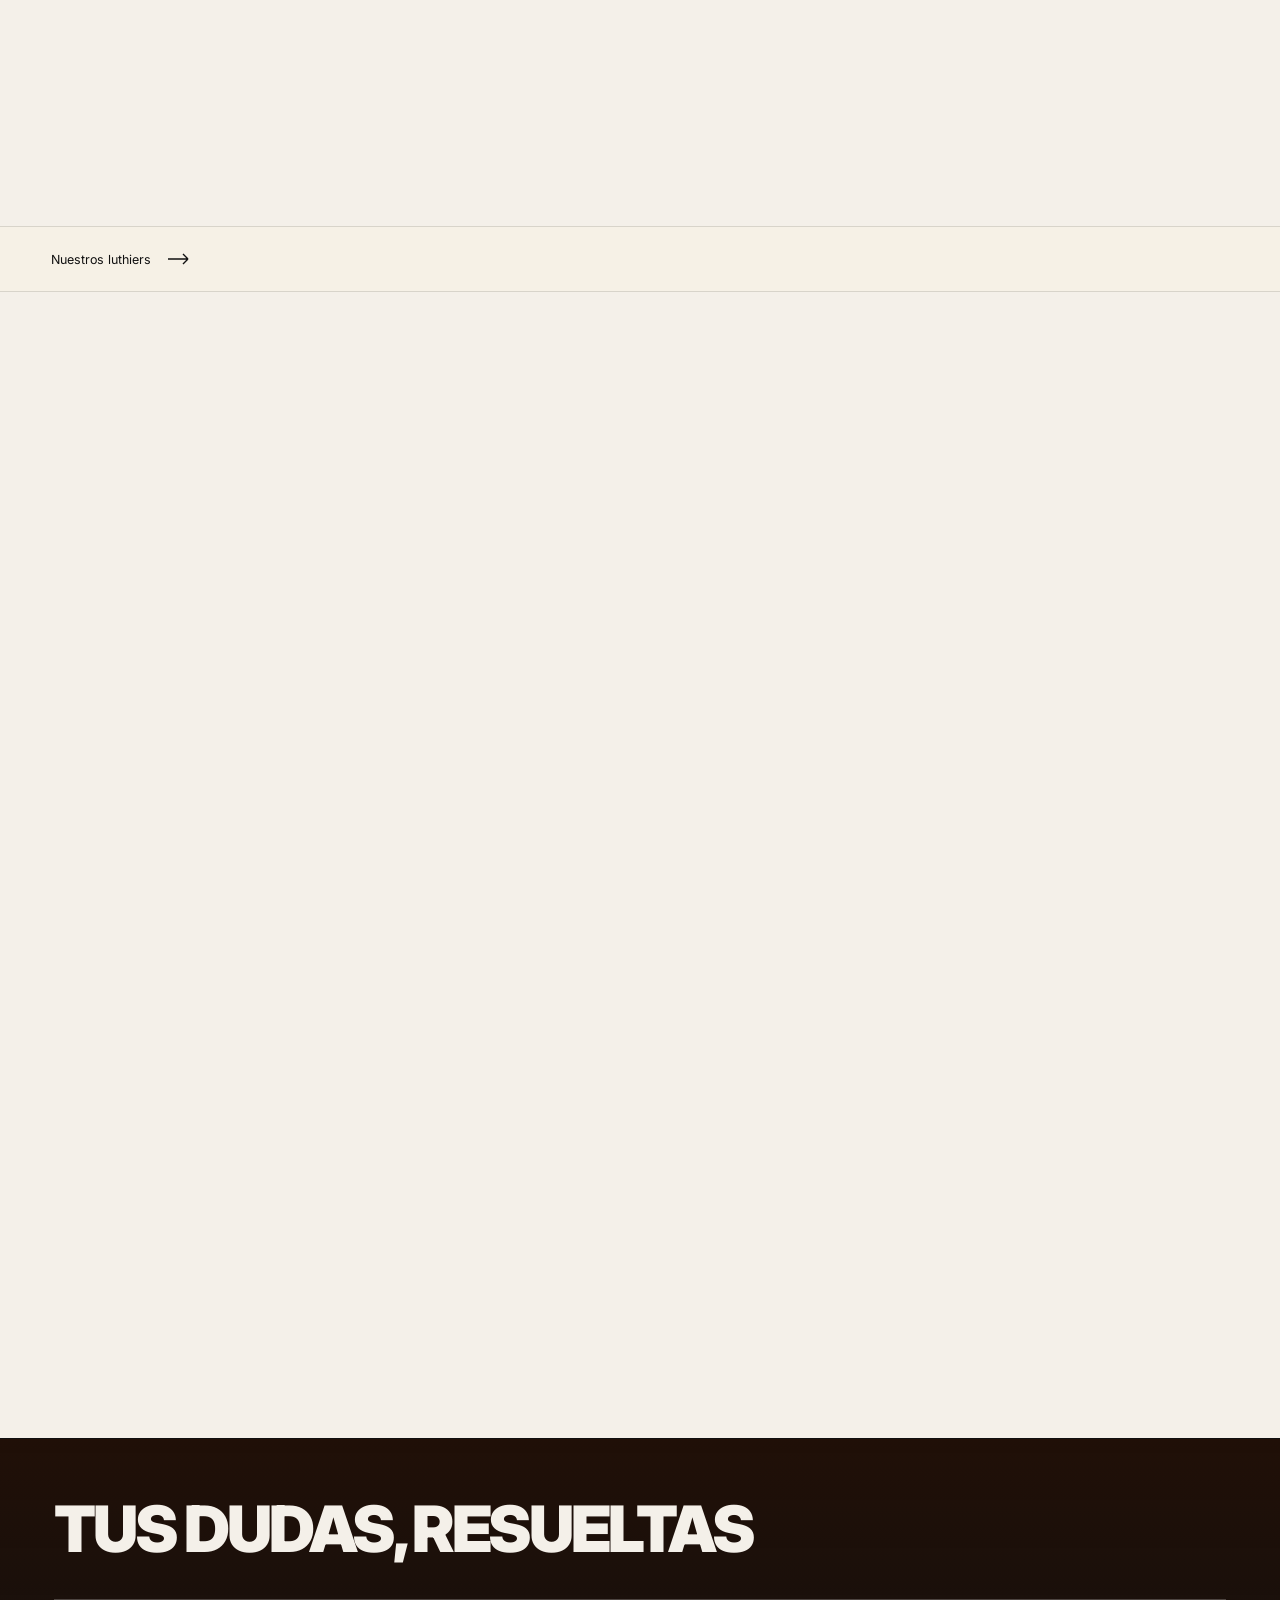
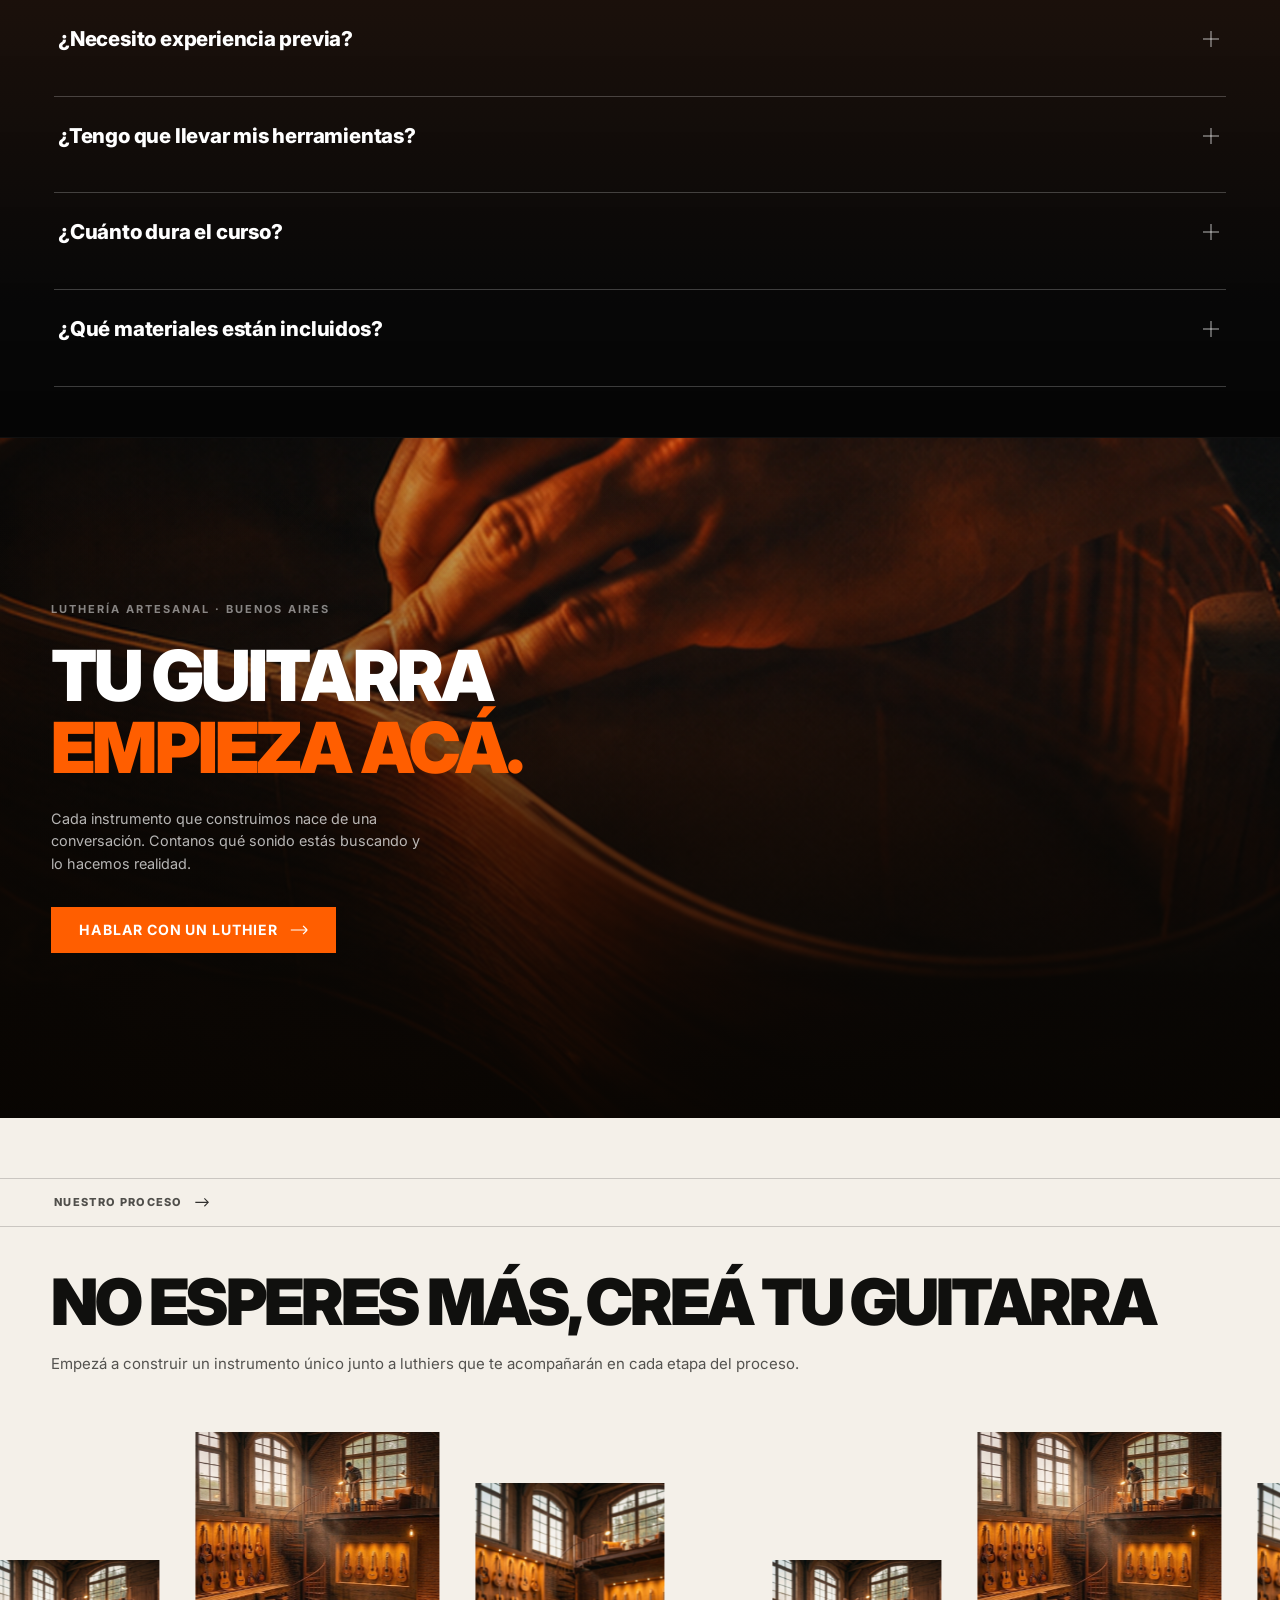
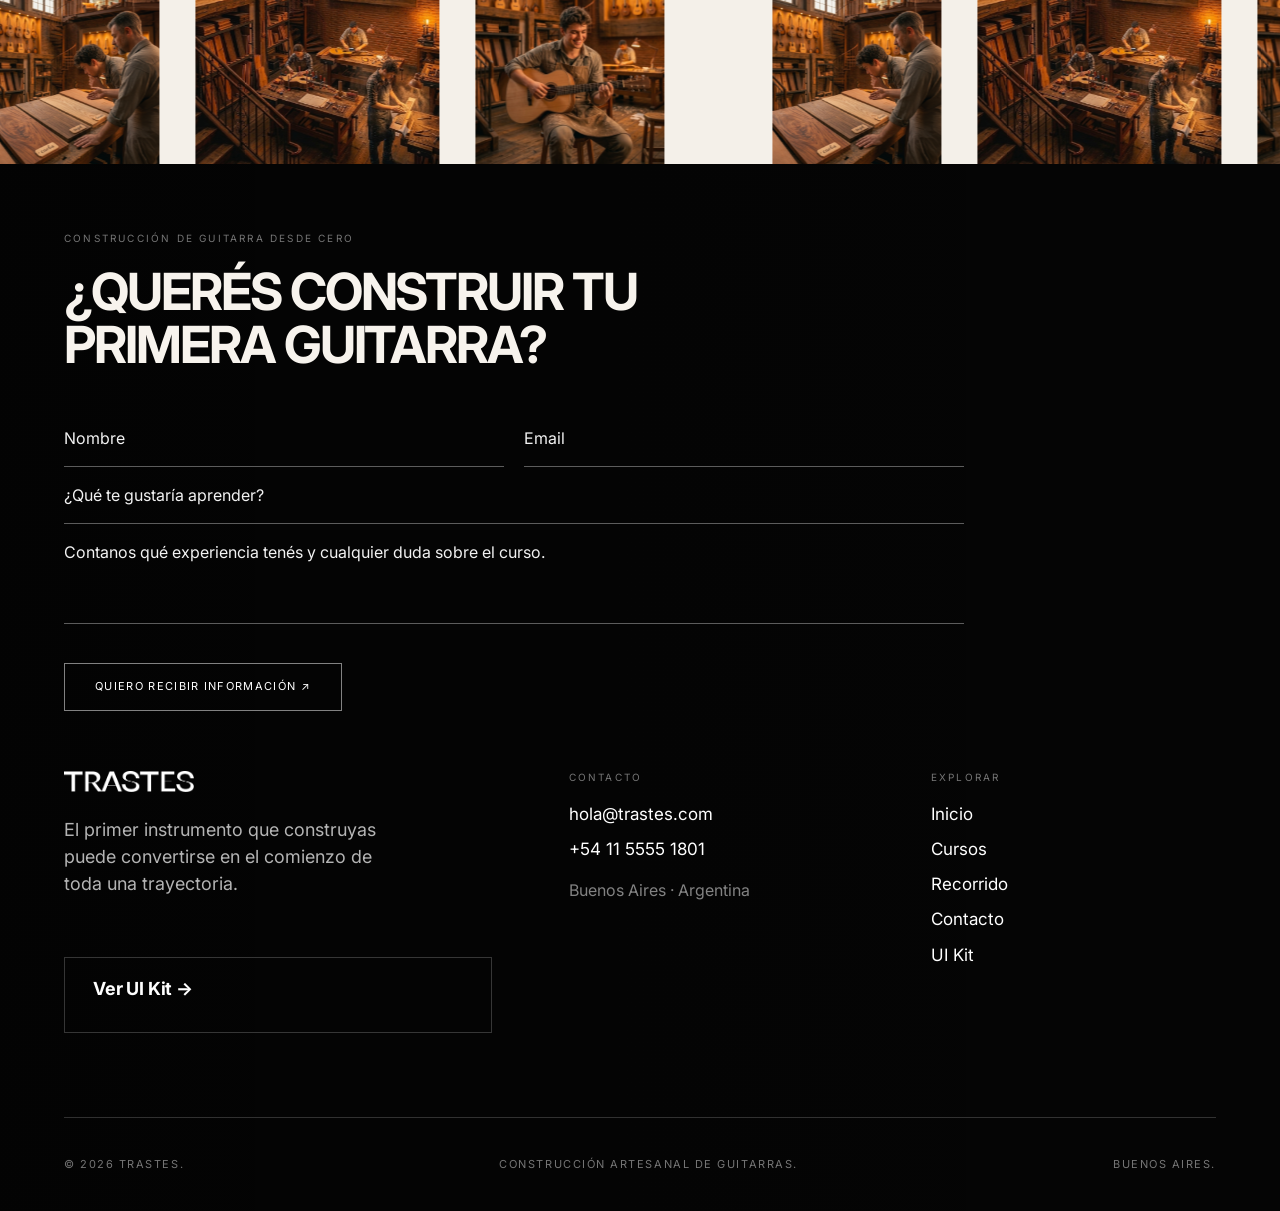
==== commit 7c747737: "Entrega 2026 TP2 Web" ====
--- a/custom-build.html
+++ b/custom-build.html
@@ -603,15 +603,6 @@
 
     <!-- miniaturas: navegación manual -->
     <div class="luthiers-feature__thumbs" data-luthiers-thumbs>
-      <button class="luthiers-feature__thumb is-active" data-index="0"
-        style="background-image:url('./assets/images/luthier-1.png')"
-        aria-label="Ver a Lucas Fernandez"></button>
-      <button class="luthiers-feature__thumb" data-index="1"
-        style="background-image:url('./assets/images/luthier-2.png')"
-        aria-label="Ver a Nombre Luthier 2"></button>
-      <button class="luthiers-feature__thumb" data-index="2"
-        style="background-image:url('assets/images/luthier-3.png')"
-        aria-label="Ver a Nombre Luthier 3"></button>
     </div>
 
     <!-- imagen principal, cambia sola y con control manual -->
@@ -833,6 +824,49 @@
         </video>
     </div>
 
+        <!-- Formulario -->
+
+    <div class="footer-form">
+
+        <span class="footer-label">
+            Construcción de Guitarra desde Cero
+        </span>
+
+        <h2>
+            ¿Querés construir tu primera guitarra?
+        </h2>
+
+        <form>
+
+            <div class="form-row">
+
+                <input
+                    type="text"
+                    placeholder="Nombre">
+
+                <input
+                    type="email"
+                    placeholder="Email">
+
+            </div>
+
+            <input
+                type="text"
+                placeholder="¿Qué te gustaría aprender?">
+
+            <textarea
+                placeholder="Contanos qué experiencia tenés y cualquier duda sobre el curso."></textarea>
+
+            <button type="submit">
+                Quiero recibir información ↗
+            </button>
+
+        </form>
+
+    </div>
+
+    <br><br><br>
+
     <div class="footer-grid">
 
         <div class="footer-brand">
@@ -887,49 +921,6 @@
 
 
 
-    <!-- Formulario -->
-
-    <div class="footer-form">
-
-        <span class="footer-label">
-            Construcción de Guitarra desde Cero
-        </span>
-
-        <h2>
-            ¿Querés construir tu primera guitarra?
-        </h2>
-
-        <form>
-
-            <div class="form-row">
-
-                <input
-                    type="text"
-                    placeholder="Nombre">
-
-                <input
-                    type="email"
-                    placeholder="Email">
-
-            </div>
-
-            <input
-                type="text"
-                placeholder="¿Qué te gustaría aprender?">
-
-            <textarea
-                placeholder="Contanos qué experiencia tenés y cualquier duda sobre el curso."></textarea>
-
-            <button type="submit">
-                Quiero recibir información ↗
-            </button>
-
-        </form>
-
-    </div>
-
-
-
     <div class="footer-bottom">
 
         <span>© 2026 Trastes.</span>
--- a/css/styles.css
+++ b/css/styles.css
@@ -1240,7 +1240,6 @@
     min-height:230px;
     border-top:1px solid rgba(255,255,255,.8);
     padding-top:22px;
-    cursor:pointer;
     overflow:hidden;
 }
 
@@ -1525,7 +1524,7 @@
 
 
 .video-btn:hover{
-    background:var(--accent);
+    background: #ff5e00;
     border-color:var(--accent);
     color:white;
     transform:translateY(-10px);
@@ -1848,7 +1847,7 @@
 }
 
 .course-cta:hover{
-    background:#d56911;
+    background:#ff5e00;
     transform:translateY(-4px);
     box-shadow:0 12px 28px rgba(201,123,60,.35);
 }
@@ -3328,6 +3327,7 @@
     .gallery-title{
         font-size:clamp(36px,9vw,50px);
         margin-top: -20px;
+        line-height: 1.02;
     }
 
     .gallery-subtitle{
@@ -3541,7 +3541,7 @@
 }
 
 .footer-form{
-    margin-top:70px;
+    margin-top:-60px;
     max-width:900px;
 }
 
--- a/css/custom-build.css
+++ b/css/custom-build.css
@@ -314,7 +314,7 @@
 }
 
 .build-hero-strip-meta .btn:hover{
-    background:var(--accent);
+    background:#ff5e00;
     border-color:var(--accent);
     transform:translateY(-5px);
 }
@@ -566,7 +566,7 @@
 }
 
 .about-course__title.accent {
-  color: var(--accent, #ff5b00);
+  color: #ff5e00;
 }
 
 .about-course.is-visible .title-line:nth-child(1) .about-course__title {
@@ -802,6 +802,28 @@
 .about-course__title{
     font-size:clamp(34px,9vw,48px);
 }
+
+/* todas las imágenes desplegadas, misma altura, sin interacción */
+  .filmstrip-item {
+    flex: 1 !important;
+    height: 200px !important;
+  }
+
+  .filmstrip-item--active {
+    flex: 1 !important;
+    height: 200px !important;
+  }
+
+  /* caption siempre visible */
+  .filmstrip-caption {
+    opacity: 1 !important;
+    transform: translateY(0) !important;
+  }
+
+  /* sin hover ni animación en mobile */
+  .filmstrip-item:hover {
+    flex: 1 !important;
+  }
 
 }
 
@@ -932,7 +954,6 @@
 .impact-card {
   border-top: 1px solid rgba(255, 255, 255, .8);
   padding-top: 22px;
-  cursor: pointer;
   overflow: hidden;
   min-height: 200px;
 }
@@ -1320,7 +1341,6 @@
     overflow:hidden;
     font-size:11px;
     color:rgba(0,0,0,.55);
-    font-style:normal;
 }
 
 .process-card.is-active .process-card__caption{
@@ -2002,49 +2022,73 @@
   padding: clamp(48px, 6vw, 90px) 0;
 }
 
+/* Grid: imagen | texto | miniaturas */
 .luthiers-feature__grid {
   width: 100%;
   box-sizing: border-box;
-  padding: 0 clamp(24px, 4vw, 70px);
+  padding: 0 clamp(64px, 4vw, 70px);
   display: grid;
-  grid-template-columns: auto minmax(300px, 420px) 1fr;
-  align-items: end;
-  gap: 0 clamp(28px, 4vw, 60px);
-}
-
-/* ── MINIATURAS: navegación manual, alineadas abajo ── */
+  grid-template-columns: minmax(320px, 1.2fr) 1fr auto;
+  align-items: start;
+  gap: 0 clamp(32px, 4vw, 60px);
+}
+
+/* Miniaturas: columna vertical a la derecha */
 .luthiers-feature__thumbs {
   display: flex;
-  flex-direction: row;
-  overflow: hidden;
-  align-self: end;
+  flex-direction: column;
+  gap: 10px;
+  align-self: start;
+  padding-top: 4px;
 }
 
 .luthiers-feature__thumb {
-  width: 130px;
-  height: 175px;
+  width: 80px;
+  height: 108px;
   flex: none;
-  margin-right: 20px;
+  margin: 0;
   border: none;
   padding: 0;
   cursor: pointer;
   background-size: cover;
   background-position: center;
-  filter: grayscale(.5) brightness(.85);
-  opacity: .55;
+  filter: grayscale(.6) brightness(.75);
+  opacity: .5;
+  outline: 2px solid transparent;
+  outline-offset: 3px;
   transition:
     opacity .3s ease,
     filter .3s ease,
     transform .3s ease,
-    width .5s cubic-bezier(.2,.8,.2,1),
-    margin .5s cubic-bezier(.2,.8,.2,1);
-}
-
+    outline-color .3s ease;
+}
+
+.luthiers-feature__thumb:hover {
+  opacity: .8;
+  transform: scale(1.04);
+  filter: grayscale(.2) brightness(.9);
+}
+
+/* activa: borde naranja + visible */
 .luthiers-feature__thumb.is-active {
-  width: 0;
-  margin-right: 0;
-  opacity: 0;
+  width: 80px;
+  height: 108px;
+  margin: 0;
+  opacity: 1;
+  filter: none;
+  outline-color: #ff5b00;
   pointer-events: none;
+}
+
+/* Info: centrada verticalmente */
+.luthiers-feature__info {
+  align-self: center;
+  padding: clamp(20px, 3vw, 40px) 0;
+}
+
+.luthiers-feature__grid {
+  grid-template-columns: minmax(320px, 1.4fr) 1fr;
+  align-items: start;
 }
 
 .luthiers-feature__thumb:hover {
@@ -2304,6 +2348,7 @@
   .luthiers-feature__grid {
     grid-template-columns: 1fr;
     gap: 24px;
+    padding: 20px;
   }
 
   .luthiers-feature__thumbs {
@@ -2319,6 +2364,7 @@
   .luthiers-feature__stage {
     order: 1;
     height: clamp(320px, 70vw, 420px);
+    width: 100%;
   }
 
   .luthiers-feature__info {
@@ -2374,8 +2420,23 @@
     width: 190px;
     height: 255px;
   }
-}
-
+
+  .luthiers-feature__name {
+    font-size: 4.2rem;
+  }
+
+  .luthiers-feature__role {
+    font-size: 20px;
+  }
+
+  .luthiers-feature__bio {
+    font-size: 1.4rem;
+  }
+
+  .luthiers-feature__quote {
+    font-size: 1.2rem;
+  }
+}
 
 /* =====================================================
    Preguntas frecuentes
@@ -2690,9 +2751,9 @@
 }
 
 .cta-final__title em {
-  font-style: italic;
-  color: #ff5b00;
+  color: #ff5e00;
   font-weight: 900;
+  font-style: normal;
 }
 
 /* TEXTO */
@@ -2710,7 +2771,7 @@
   align-items: center;
   gap: 12px;
   padding: 14px 28px;
-  background: #ff5b00;
+  background: #ff5e00;
   color: #fff;
   text-decoration: none;
   font-size: .88rem;
@@ -2722,7 +2783,7 @@
 }
 
 .cta-final__btn:hover {
-  background: #e04e00;
+  background: #ff5e00;
   transform: translateY(-3px);
   gap: 18px;
 }
